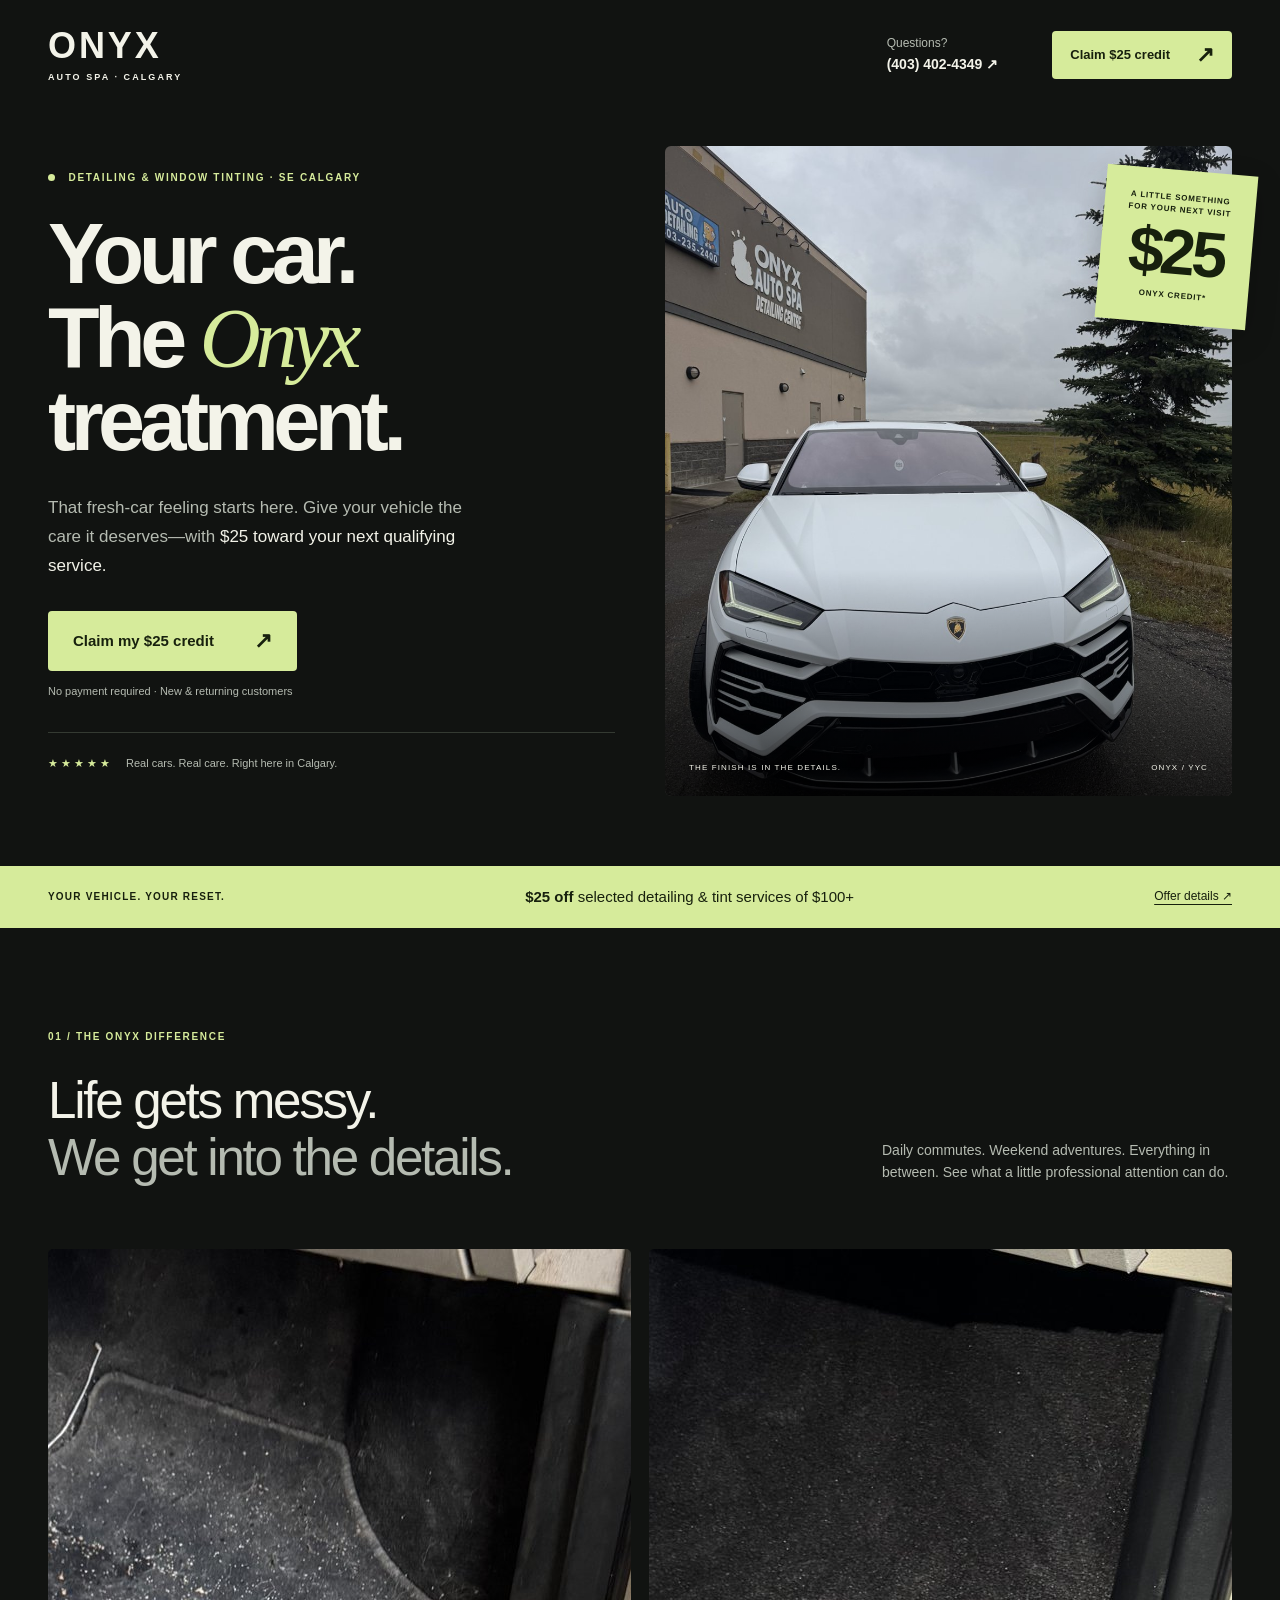
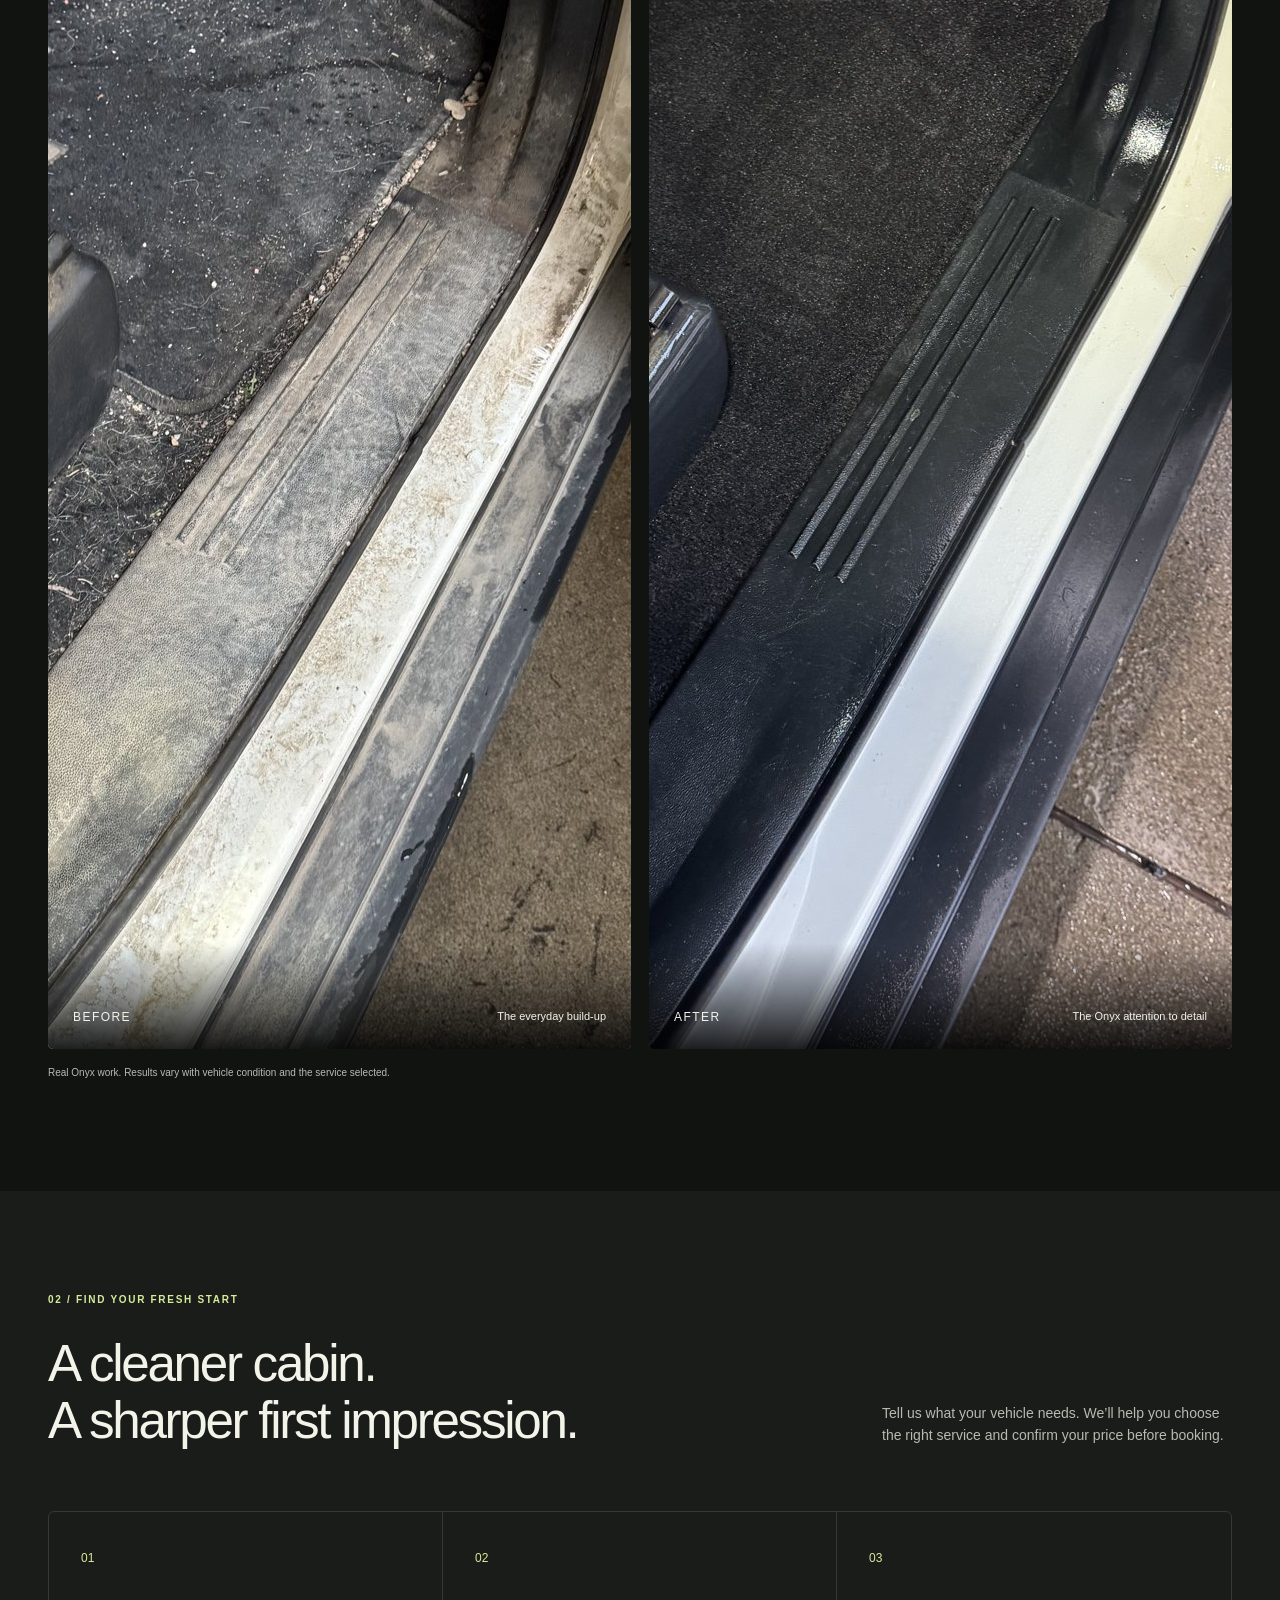
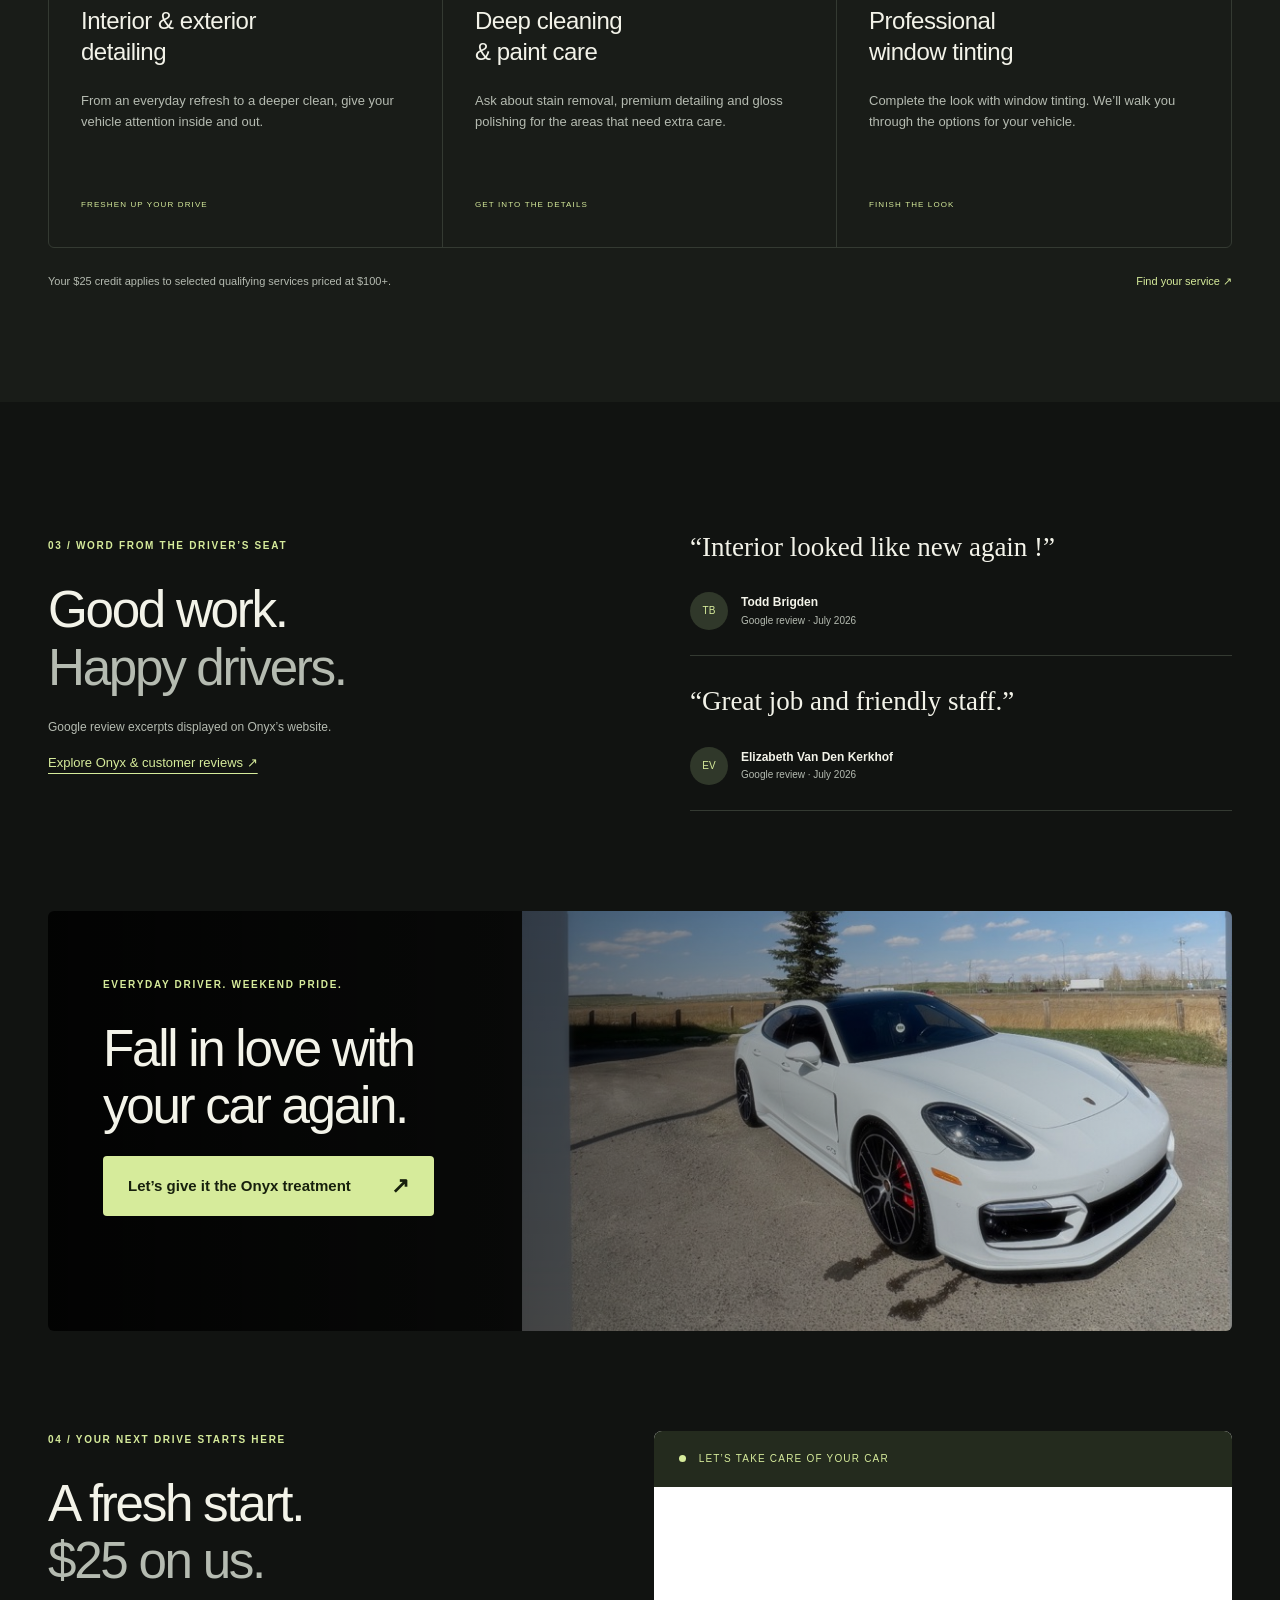
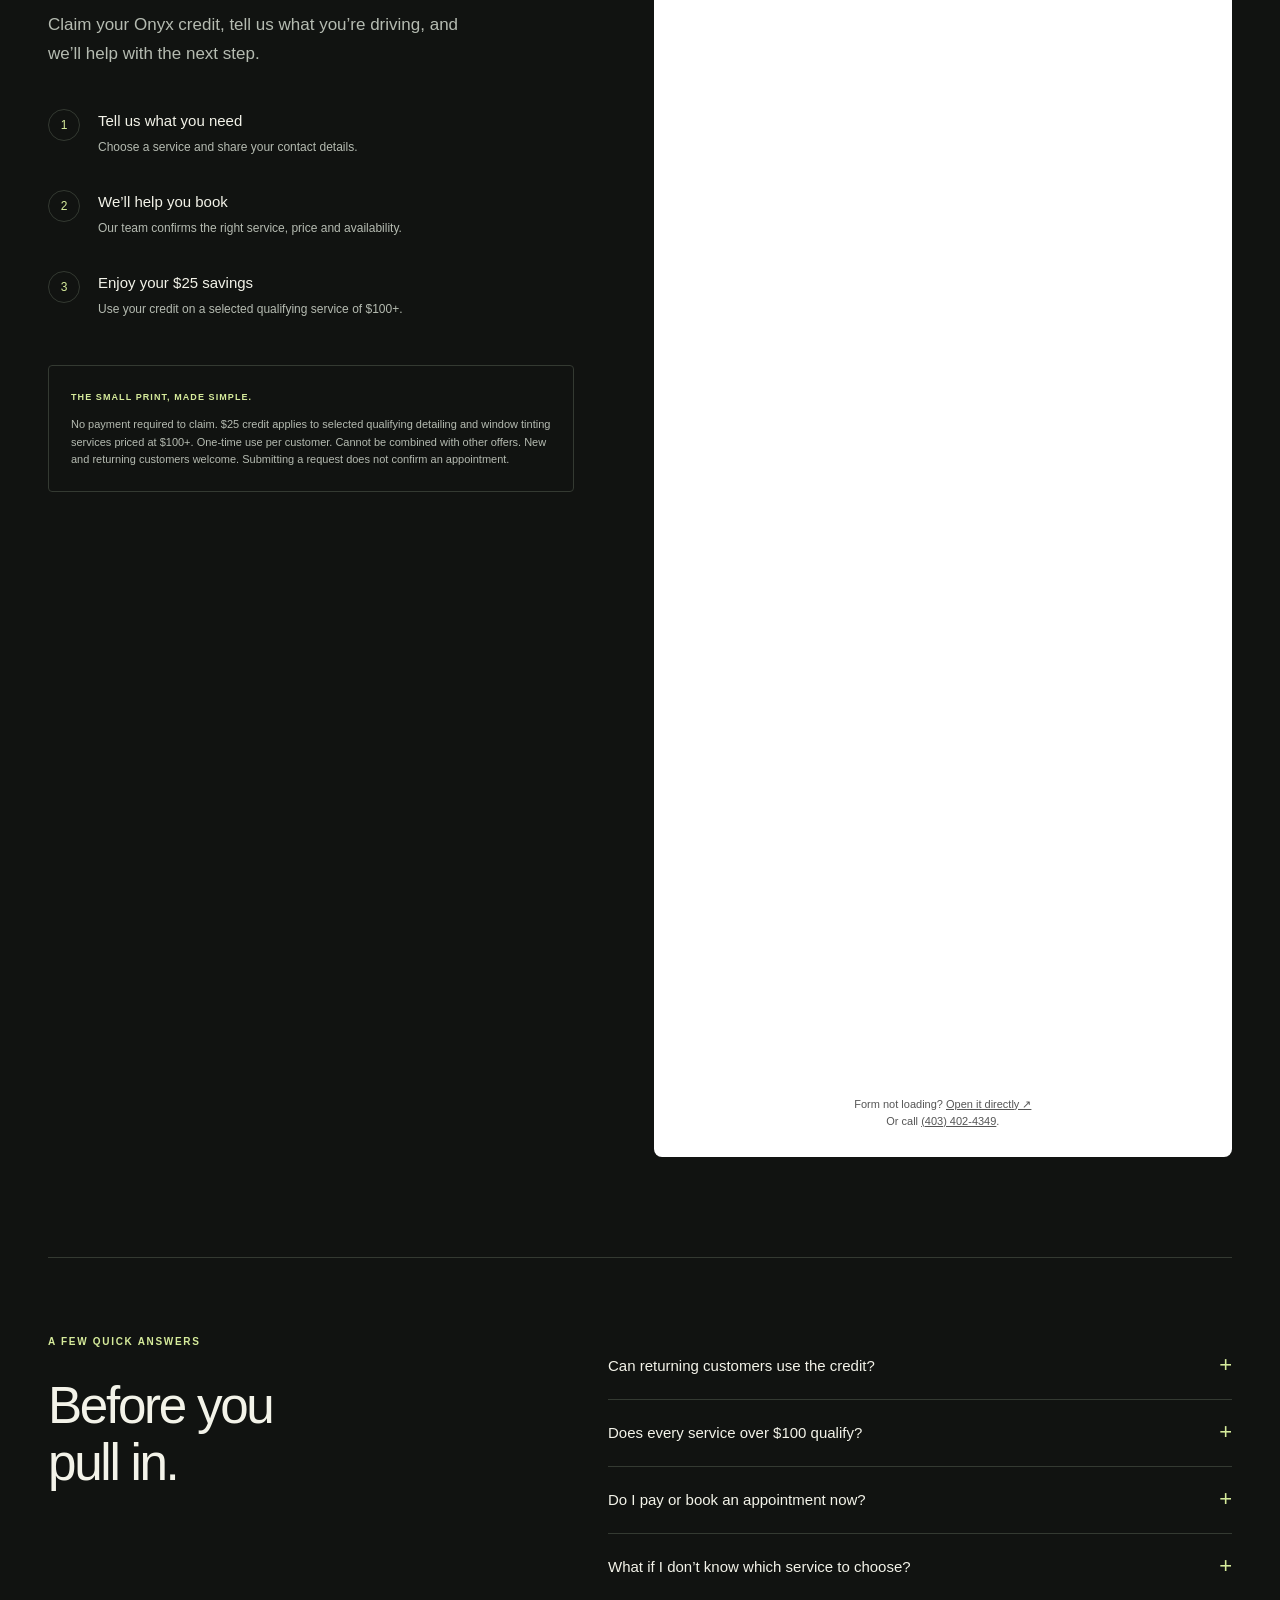
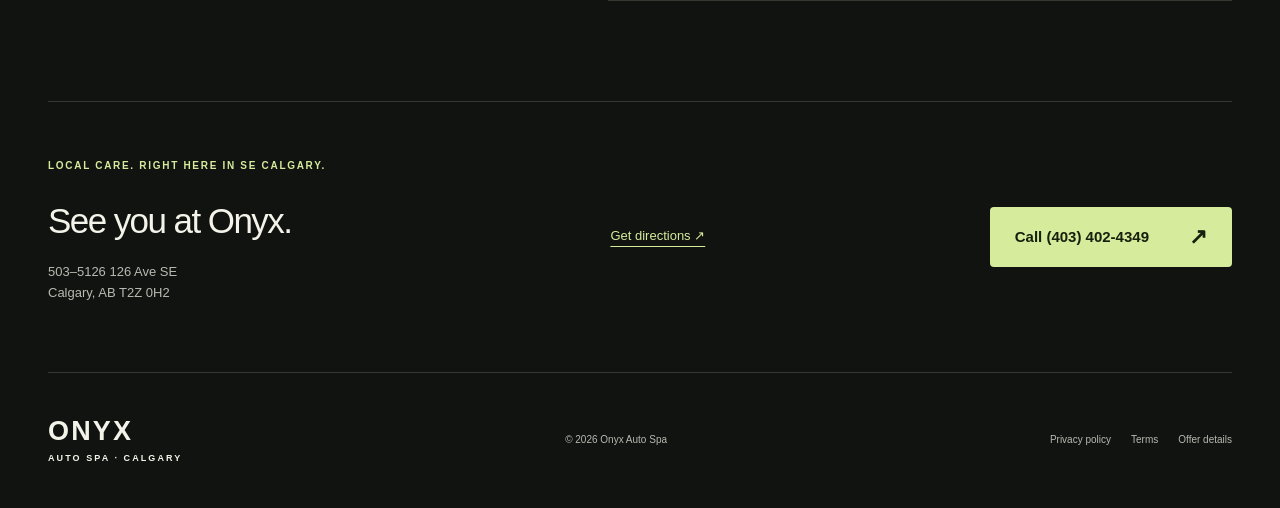
==== index.html @ 6c025199 "Refine Porsche banner framing across screen sizes" ====
<!doctype html>
<html lang="en-CA">
<head>
<meta charset="utf-8"><meta name="viewport" content="width=device-width, initial-scale=1">
<title>Get $25 Onyx Credit | Calgary Detailing & Window Tinting</title>
<meta name="description" content="Your car deserves the Onyx treatment. Claim $25 toward selected detailing and window tinting services of $100+ in SE Calgary. New and returning customers welcome.">
<link rel="canonical" href="https://book.onyxautospa.ca/"><meta property="og:url" content="https://book.onyxautospa.ca/"><meta name="theme-color" content="#111311"><meta property="og:title" content="Your car. The Onyx treatment. $25 on us."><meta property="og:description" content="Claim $25 toward selected detailing and window tinting services of $100+ in Calgary."><meta property="og:type" content="website"><meta property="og:image" content="https://book.onyxautospa.ca/assets/onyx-urus.jpg">
<link rel="icon" href="assets/favicon.svg" type="image/svg+xml"><link rel="stylesheet" href="styles.css"><link rel="preconnect" href="https://portal.thebfsai.com"><link rel="preload" as="image" href="assets/onyx-urus.jpg">
<script src="app.js" defer></script>
</head>
<body>
<a class="skip" href="#main">Skip to content</a>
<header class="header wrap"><a class="brand" href="#" aria-label="Onyx Auto Spa home">ONYX<span>AUTO SPA · CALGARY</span></a><a class="header-phone" href="tel:+14034024349">Questions? <strong>(403) 402-4349 ↗</strong></a><a class="button small" href="#claim">Claim $25 credit <span>↗</span></a></header>
<main id="main">
<section class="hero wrap">
<div class="hero-copy"><p class="eyebrow"><span class="dot"></span> DETAILING & WINDOW TINTING · SE CALGARY</p><h1>Your car.<br>The <em>Onyx</em><br>treatment.</h1><p class="intro">That fresh-car feeling starts here. Give your vehicle the care it deserves—with <strong>$25 toward your next qualifying service.</strong></p><a class="button" href="#claim">Claim my $25 credit <span>↗</span></a><p class="micro">No payment required · New & returning customers</p><div class="hero-trust"><span class="stars" aria-hidden="true">★★★★★</span><span>Real cars. Real care. Right here in Calgary.</span></div></div>
<div class="hero-visual"><img src="assets/onyx-urus.jpg" alt="White Lamborghini Urus outside the Onyx Auto Spa detailing centre in Calgary" width="1050" height="1400" fetchpriority="high"><div class="photo-caption"><span>THE FINISH IS IN THE DETAILS.</span><span>ONYX / YYC</span></div><div class="credit-badge"><span>A LITTLE SOMETHING<br>FOR YOUR NEXT VISIT</span><strong>$25</strong><span>ONYX CREDIT*</span></div></div>
</section>
<div class="offer-strip"><div class="wrap"><span>YOUR VEHICLE. YOUR RESET.</span><p><strong>$25 off</strong> selected detailing & tint services of $100+</p><a href="#terms">Offer details ↗</a></div></div>
<section class="section wrap" id="results"><div class="section-heading"><div><p class="eyebrow">01 / THE ONYX DIFFERENCE</p><h2>Life gets messy.<br><span>We get into the details.</span></h2></div><p>Daily commutes. Weekend adventures. Everything in between. See what a little professional attention can do.</p></div>
<div class="comparison"><figure><img src="assets/interior-before.jpg" alt="Footwell and door sill before detailing, with dirt and debris on the carpet" width="1400" height="1400" loading="lazy"><figcaption>BEFORE <span>The everyday build-up</span></figcaption></figure><figure><img src="assets/interior-after.jpg" alt="The matching footwell after detailing, with clean black carpet and a freshly cleaned door sill" width="1400" height="1400" loading="lazy"><figcaption>AFTER <span>The Onyx attention to detail</span></figcaption></figure></div><p class="image-note">Real Onyx work. Results vary with vehicle condition and the service selected.</p></section>
<section class="section services-section"><div class="wrap"><div class="section-heading"><div><p class="eyebrow">02 / FIND YOUR FRESH START</p><h2>A cleaner cabin.<br>A sharper first impression.</h2></div><p>Tell us what your vehicle needs. We’ll help you choose the right service and confirm your price before booking.</p></div><div class="service-grid"><article><span class="service-number">01</span><h3>Interior & exterior<br>detailing</h3><p>From an everyday refresh to a deeper clean, give your vehicle attention inside and out.</p><span class="service-tag">FRESHEN UP YOUR DRIVE</span></article><article><span class="service-number">02</span><h3>Deep cleaning<br>& paint care</h3><p>Ask about stain removal, premium detailing and gloss polishing for the areas that need extra care.</p><span class="service-tag">GET INTO THE DETAILS</span></article><article><span class="service-number">03</span><h3>Professional<br>window tinting</h3><p>Complete the look with window tinting. We’ll walk you through the options for your vehicle.</p><span class="service-tag">FINISH THE LOOK</span></article></div><p class="service-foot">Your $25 credit applies to selected qualifying services priced at $100+. <a href="#claim">Find your service ↗</a></p></div></section>
<section class="section wrap reviews"><div><p class="eyebrow">03 / WORD FROM THE DRIVER’S SEAT</p><h2>Good work.<br><span>Happy drivers.</span></h2><p class="muted">Google review excerpts displayed on Onyx’s website.</p><a class="text-link" href="https://onyxautospa.ca/" target="_blank" rel="noopener">Explore Onyx & customer reviews ↗</a></div><div class="review-stack"><figure><blockquote>“Interior looked like new again !”</blockquote><figcaption><span class="avatar">TB</span><span><strong>Todd Brigden</strong><br>Google review · July 2026</span></figcaption></figure><figure><blockquote>“Great job and friendly staff.”</blockquote><figcaption><span class="avatar">EV</span><span><strong>Elizabeth Van Den Kerkhof</strong><br>Google review · July 2026</span></figcaption></figure></div></section>
<section class="wide-photo wrap"><img src="assets/onyx-porsche.jpg" alt="Finished Porsche photographed at Onyx Auto Spa" width="735" height="1200" loading="lazy"><div><p class="eyebrow">EVERYDAY DRIVER. WEEKEND PRIDE.</p><h2>Fall in love with<br>your car again.</h2><a class="button" href="#claim">Let’s give it the Onyx treatment <span>↗</span></a></div></section>
<section class="section wrap claim-section" id="claim"><div class="claim-copy"><p class="eyebrow">04 / YOUR NEXT DRIVE STARTS HERE</p><h2>A fresh start.<br><span>$25 on us.</span></h2><p class="intro">Claim your Onyx credit, tell us what you’re driving, and we’ll help with the next step.</p><ol class="steps"><li><span>1</span><div><h3>Tell us what you need</h3><p>Choose a service and share your contact details.</p></div></li><li><span>2</span><div><h3>We’ll help you book</h3><p>Our team confirms the right service, price and availability.</p></div></li><li><span>3</span><div><h3>Enjoy your $25 savings</h3><p>Use your credit on a selected qualifying service of $100+.</p></div></li></ol><div class="terms" id="terms"><strong>THE SMALL PRINT, MADE SIMPLE.</strong><p>No payment required to claim. $25 credit applies to selected qualifying detailing and window tinting services priced at $100+. One-time use per customer. Cannot be combined with other offers. New and returning customers welcome. Submitting a request does not confirm an appointment.</p></div></div>
<div class="form-card"><div class="form-top"><span class="dot"></span> LET’S TAKE CARE OF YOUR CAR</div><iframe src="https://portal.thebfsai.com/widget/form/N7EyQvNzWatQ19AHRpVW" style="width:100%;height:1198px;border:none;border-radius:8px" id="inline-N7EyQvNzWatQ19AHRpVW" data-layout="{'id':'INLINE'}" data-trigger-type="alwaysShow" data-trigger-value="" data-activation-type="alwaysActivated" data-activation-value="" data-deactivation-type="neverDeactivate" data-deactivation-value="" data-form-name="CLAIM YOUR $25 ONYX CREDIT" data-height="1198" data-layout-iframe-id="inline-N7EyQvNzWatQ19AHRpVW" data-form-id="N7EyQvNzWatQ19AHRpVW" data-cookie-consent="true" data-cookie-consent-provider="auto" title="CLAIM YOUR $25 ONYX CREDIT"></iframe><p class="form-help">Form not loading? <a id="direct-form" href="https://portal.thebfsai.com/widget/form/N7EyQvNzWatQ19AHRpVW" target="_blank" rel="noopener">Open it directly ↗</a><br>Or call <a href="tel:+14034024349">(403) 402-4349</a>.</p></div></section>
<section class="section wrap faq"><div><p class="eyebrow">A FEW QUICK ANSWERS</p><h2>Before you<br>pull in.</h2></div><div><details><summary>Can returning customers use the credit?</summary><p>Yes. The offer is available to both new and returning customers, once per customer.</p></details><details><summary>Does every service over $100 qualify?</summary><p>No. The credit applies to selected qualifying detailing and window tinting services priced at $100+. Our team will confirm eligibility and your final price before booking.</p></details><details><summary>Do I pay or book an appointment now?</summary><p>No payment is required to claim your credit. Send your request and our team will help confirm the service and appointment availability.</p></details><details><summary>What if I don’t know which service to choose?</summary><p>Select “Not Sure — Help Me Choose” in the form. We’ll help you find an option for your vehicle’s condition and what you’d like done.</p></details></div></section>
<section class="location wrap"><div><p class="eyebrow">LOCAL CARE. RIGHT HERE IN SE CALGARY.</p><h2>See you at Onyx.</h2><p>503–5126 126 Ave SE<br>Calgary, AB T2Z 0H2</p></div><a class="text-link" href="https://www.google.com/maps/search/?api=1&query=Onyx+Auto+Spa+503+5126+126+Ave+SE+Calgary" target="_blank" rel="noopener">Get directions ↗</a><a class="button" href="tel:+14034024349">Call (403) 402-4349 <span>↗</span></a></section>
</main><footer class="wrap"><a class="brand" href="#">ONYX<span>AUTO SPA · CALGARY</span></a><p>© 2026 Onyx Auto Spa</p><div><a href="https://onyxautospa.ca/privacy-policy/">Privacy policy</a><a href="https://onyxautospa.ca/terms-conditions/">Terms</a><a href="#terms">Offer details</a></div></footer><div class="mobile-cta"><span><strong>$25 ONYX CREDIT</strong><small>Selected services of $100+</small></span><a class="button small" href="#claim">Claim mine ↗</a></div>
<script src="https://portal.thebfsai.com/js/form_embed.js"></script>
</body></html>
---- styles.css ----
:root{--bg:#111311;--panel:#1b1e1b;--ink:#f3f3e9;--muted:#b5bbb1;--accent:#d6eb9b;--line:#343a32}*{box-sizing:border-box}html{scroll-behavior:smooth;scroll-padding-top:30px}body{margin:0;background:var(--bg);color:var(--ink);font-family:Arial,Helvetica,sans-serif;font-size:16px;line-height:1.6}a{color:inherit;text-decoration:none}img{display:block;max-width:100%;object-fit:cover}button,a,summary{-webkit-tap-highlight-color:transparent}a:focus-visible,summary:focus-visible{outline:3px solid var(--accent);outline-offset:6px}.wrap{width:min(1240px,calc(100% - 96px));margin-inline:auto}.header{display:flex;align-items:center;justify-content:space-between;height:110px;gap:24px}.brand{font-size:36px;font-weight:800;letter-spacing:.08em;line-height:1}.brand span{display:block;font-size:9px;letter-spacing:.23em;margin-top:9px}.header-phone{font-size:12px;color:var(--muted);margin-left:auto;margin-right:30px}.header-phone strong{display:block;color:var(--ink);font-size:14px}.button{background:var(--accent);color:#17200d;display:inline-flex;align-items:center;justify-content:space-between;gap:40px;padding:18px 25px;border-radius:4px;font-size:15px;font-weight:700;transition:background .2s,transform .2s}.button:hover{background:#e6ffc1;transform:translateY(-2px)}.button span{font-size:22px;line-height:1}.button.small{font-size:13px;padding:13px 18px;gap:26px}.hero{display:grid;grid-template-columns:1fr 1fr;gap:50px;padding:36px 0 70px;align-items:center}.eyebrow{font-size:10px;font-weight:700;letter-spacing:.17em;margin:0 0 26px;line-height:1.8;color:var(--accent)}.dot{display:inline-block;height:7px;width:7px;border-radius:50%;background:var(--accent);margin-right:9px}.hero h1{font-size:clamp(65px,6.6vw,95px);line-height:.99;letter-spacing:-.065em;margin:0 0 30px;font-weight:600}.hero h1 em{font-family:Georgia,serif;font-weight:400;color:var(--accent)}.intro{font-size:17px;line-height:1.7;color:var(--muted);max-width:420px;margin-bottom:30px}.intro strong{color:var(--ink);font-weight:400}.micro{font-size:11px;color:var(--muted);margin:12px 0 32px}.hero-trust{border-top:1px solid var(--line);padding-top:22px;display:flex;flex-wrap:wrap;gap:13px;align-items:center;font-size:11px;color:var(--muted)}.stars{color:var(--accent);letter-spacing:3px}.hero-visual{height:650px;position:relative}.hero-visual>img{width:100%;height:100%;border-radius:6px;object-position:center}.hero-visual:after{content:'';position:absolute;inset:65% 0 0;background:linear-gradient(transparent,#000b);border-radius:6px;pointer-events:none}.photo-caption{position:absolute;bottom:21px;left:24px;right:24px;display:flex;justify-content:space-between;font-size:8px;letter-spacing:.14em;z-index:1}.credit-badge{position:absolute;right:-20px;top:24px;background:var(--accent);color:#17200d;padding:22px 24px;transform:rotate(5deg);text-align:center;box-shadow:0 9px 30px #0003}.credit-badge span{display:block;font-size:8px;line-height:1.5;font-weight:700;letter-spacing:.1em}.credit-badge strong{display:block;font-size:64px;line-height:1.15;letter-spacing:-.06em}.offer-strip{background:var(--accent);color:#17200d;padding:19px 0}.offer-strip .wrap{display:flex;align-items:center;justify-content:space-between;gap:25px}.offer-strip span{font-size:10px;letter-spacing:.12em;font-weight:700}.offer-strip p{margin:0;font-size:15px}.offer-strip a{font-size:12px;text-decoration:underline;text-underline-offset:4px}.section{padding-block:100px}.section-heading{display:flex;justify-content:space-between;align-items:flex-end;gap:60px;margin-bottom:40px}h2{font-size:clamp(34px,4vw,52px);letter-spacing:-.045em;line-height:1.12;font-weight:500;margin:0 0 22px}h2 span{color:var(--muted)}.section-heading p:not(.eyebrow){max-width:350px;color:var(--muted);font-size:14px;margin-bottom:25px}.comparison{display:grid;grid-template-columns:1fr 1fr;gap:18px}figure{margin:0}.comparison figure{position:relative;overflow:hidden;border-radius:5px}.comparison img{width:100%;aspect-ratio:1.2}.comparison figcaption{position:absolute;bottom:0;left:0;right:0;background:linear-gradient(transparent,#000d);padding:65px 25px 22px;font-size:12px;letter-spacing:.12em}.comparison figcaption span{float:right;font-size:11px;letter-spacing:0}.image-note{color:var(--muted);font-size:10px;margin-top:16px}.services-section{background:#191c18}.service-grid{display:grid;grid-template-columns:repeat(3,1fr);border:1px solid var(--line);border-radius:6px;overflow:hidden}.service-grid article{padding:32px;border-right:1px solid var(--line)}.service-grid article:last-child{border:0}.service-number{color:var(--accent);font-size:12px}.service-grid h3{font-size:24px;line-height:1.3;font-weight:500;letter-spacing:-.02em;margin-top:35px}.service-grid p{color:var(--muted);font-size:13px;min-height:85px}.service-tag{font-size:8px;letter-spacing:.14em;color:var(--accent)}.service-foot{display:flex;justify-content:space-between;font-size:11px;color:var(--muted);gap:30px;margin-top:25px}.service-foot a{color:var(--accent)}.reviews{display:grid;grid-template-columns:1fr 1fr;gap:100px;align-items:center}.muted{color:var(--muted);font-size:12px}.text-link{font-size:13px;color:var(--accent);text-decoration:underline;text-underline-offset:6px}.review-stack figure{padding:25px 0;border-bottom:1px solid var(--line)}blockquote{font-family:Georgia,serif;font-size:27px;line-height:1.5;margin:0 0 25px}.review-stack figcaption{display:flex;align-items:center;gap:13px;font-size:10px;color:var(--muted)}.review-stack strong{font-size:12px;color:var(--ink)}.avatar{display:grid;place-items:center;width:38px;height:38px;background:#30382a;color:var(--accent);border-radius:50%}.wide-photo{height:420px;position:relative;overflow:hidden;border-radius:6px}.wide-photo>img{width:60%;height:100%;object-position:center 75%;margin-left:auto}.wide-photo:after{content:'';position:absolute;inset:0;background:linear-gradient(90deg,#000d,#0001)}.wide-photo>div{position:absolute;left:55px;top:65px;z-index:1}.claim-section{display:grid;grid-template-columns:1fr 1.1fr;gap:80px;align-items:start}.claim-copy{position:sticky;top:45px}.steps{list-style:none;margin:40px 0;padding:0}.steps li{display:flex;gap:18px;margin-bottom:28px}.steps li>span{flex-shrink:0;border:1px solid var(--line);border-radius:50%;width:32px;height:32px;text-align:center;color:var(--accent);font-size:12px;line-height:30px}.steps h3{font-size:15px;margin:0;font-weight:500}.steps p{font-size:12px;color:var(--muted);margin:5px 0}.terms{padding:22px;border:1px solid var(--line);border-radius:4px;color:var(--muted);font-size:11px}.terms strong{font-size:9px;letter-spacing:.12em;color:var(--accent)}.terms p{margin-bottom:0}.form-card{background:#fff;color:#222;border-radius:8px;overflow:hidden;min-width:0}.form-top{background:#242b1e;color:var(--accent);padding:20px 25px;font-size:10px;letter-spacing:.12em}.form-card iframe{display:block;min-height:1198px}.form-help{text-align:center;font-size:11px;color:#555;padding:0 15px 15px}.form-help a{text-decoration:underline}.faq{display:grid;grid-template-columns:1fr 1.3fr;gap:80px;border-top:1px solid var(--line);padding-top:75px}.faq details{border-bottom:1px solid var(--line);padding:21px 0}.faq summary{cursor:pointer;font-size:15px;list-style:none;display:flex;justify-content:space-between;gap:20px}.faq summary:after{content:'+';color:var(--accent);font-size:22px;line-height:1}.faq details[open] summary:after{content:'−'}.faq details p{color:var(--muted);font-size:13px;max-width:540px}.location{border-top:1px solid var(--line);border-bottom:1px solid var(--line);padding-block:55px;display:flex;justify-content:space-between;align-items:center;gap:35px}.location h2{font-size:35px}.location p:not(.eyebrow){font-size:13px;color:var(--muted)}footer{display:flex;align-items:center;justify-content:space-between;gap:25px;padding-block:45px}footer .brand{font-size:27px}footer p,footer div{font-size:10px;color:var(--muted)}footer div{display:flex;gap:20px}.mobile-cta{display:none}.skip{position:fixed;top:-80px;left:12px;background:var(--accent);color:#111;padding:12px;z-index:20}.skip:focus{top:12px}@media(max-width:1000px){.wrap{width:calc(100% - 56px)}.hero{gap:30px}.hero-visual{height:590px}.hero h1{font-size:74px}.credit-badge{right:-10px;padding:16px}.credit-badge strong{font-size:50px}.claim-section{gap:35px}.reviews{gap:40px}.service-grid article{padding:23px}.header-phone{margin-right:0}.hero-trust{font-size:10px}.offer-strip span{display:none}}@media(max-width:700px){.wrap{width:calc(100% - 40px)}.header{height:87px;gap:15px}.brand{font-size:29px}.brand span{font-size:7px}.header-phone{display:none}.header .button{font-size:11px;padding:11px 13px;gap:15px}.hero{display:flex;flex-direction:column;gap:32px;padding-top:20px;padding-bottom:35px;align-items:stretch}.hero h1{font-size:65px;line-height:1.01;margin-bottom:22px}.eyebrow{font-size:8px;margin-bottom:20px}.intro{font-size:15px;margin-bottom:23px}.hero .button{width:100%;font-size:14px}.micro{text-align:center;margin-bottom:24px}.hero-trust{justify-content:center;padding-top:17px}.hero-visual{height:460px}.hero-visual img{object-position:center 65%}.credit-badge{right:12px;top:18px;padding:13px 18px}.credit-badge strong{font-size:48px}.photo-caption{font-size:7px;left:18px;right:18px}.offer-strip{padding:17px 0}.offer-strip .wrap{display:block;text-align:center}.offer-strip p{font-size:12px}.offer-strip a{font-size:10px}.section{padding-block:65px}.section-heading{display:block;margin-bottom:28px}.section-heading p:not(.eyebrow){max-width:none;font-size:13px}.comparison{gap:10px}.comparison img{aspect-ratio:.78}.comparison figcaption{padding:45px 13px 13px;font-size:10px}.comparison figcaption span{display:none}.service-grid{grid-template-columns:1fr}.service-grid article{padding:24px;border-right:0;border-bottom:1px solid var(--line)}.service-grid h3{margin-top:15px}.service-grid h3 br{display:none}.service-grid p{min-height:0}.service-foot{display:block;font-size:10px}.service-foot a{display:block;margin-top:15px}.reviews,.claim-section,.faq{grid-template-columns:1fr;gap:24px}.review-stack figure{padding:24px 0}.wide-photo{height:410px}.wide-photo>div{left:25px;right:20px;top:55px}.wide-photo h2{font-size:37px}.wide-photo .button{font-size:12px;gap:15px;padding:16px}.wide-photo:after{background:linear-gradient(90deg,#000c,#0004)}.claim-copy{position:static}.form-card{margin-inline:-8px}.faq{gap:0}.faq summary{font-size:14px}.location{flex-direction:column;align-items:flex-start;gap:18px;padding-block:38px}.location .eyebrow{font-size:8px}.location .button{font-size:13px}.location h2{font-size:34px}footer{flex-wrap:wrap;padding-bottom:120px}footer div{width:100%;gap:25px}.mobile-cta{position:fixed;bottom:0;left:0;right:0;z-index:10;display:flex;justify-content:space-between;align-items:center;background:#191e17f5;backdrop-filter:blur(12px);border-top:1px solid #46503d;padding:12px 20px calc(12px + env(safe-area-inset-bottom));gap:15px}.mobile-cta strong{font-size:10px;letter-spacing:.08em}.mobile-cta small{display:block;font-size:9px;color:var(--muted)}.mobile-cta .button{font-size:12px;padding:13px 20px}.mobile-cta.hidden{display:none}}@media(prefers-reduced-motion:reduce){html{scroll-behavior:auto}.button{transition:none}}

@media(max-width:700px){.wide-photo>img{width:100%;object-position:center 75%}}
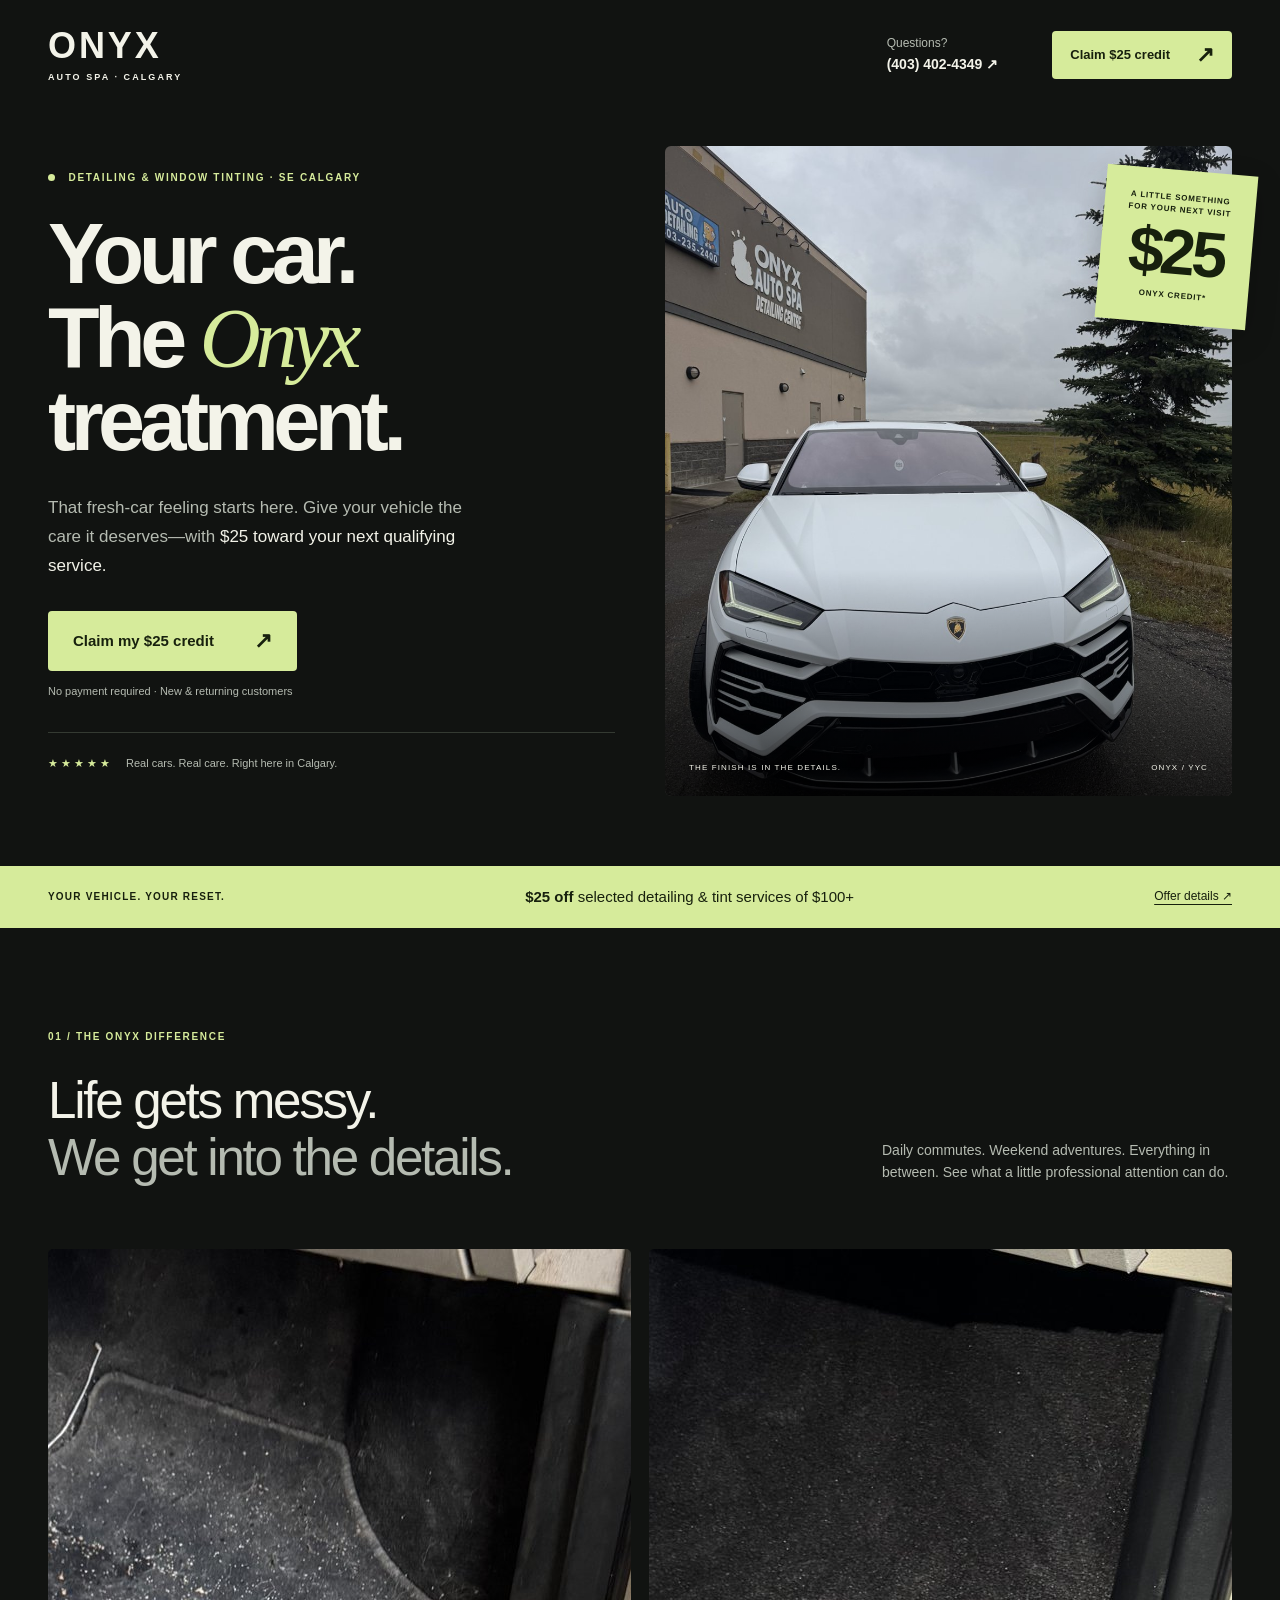
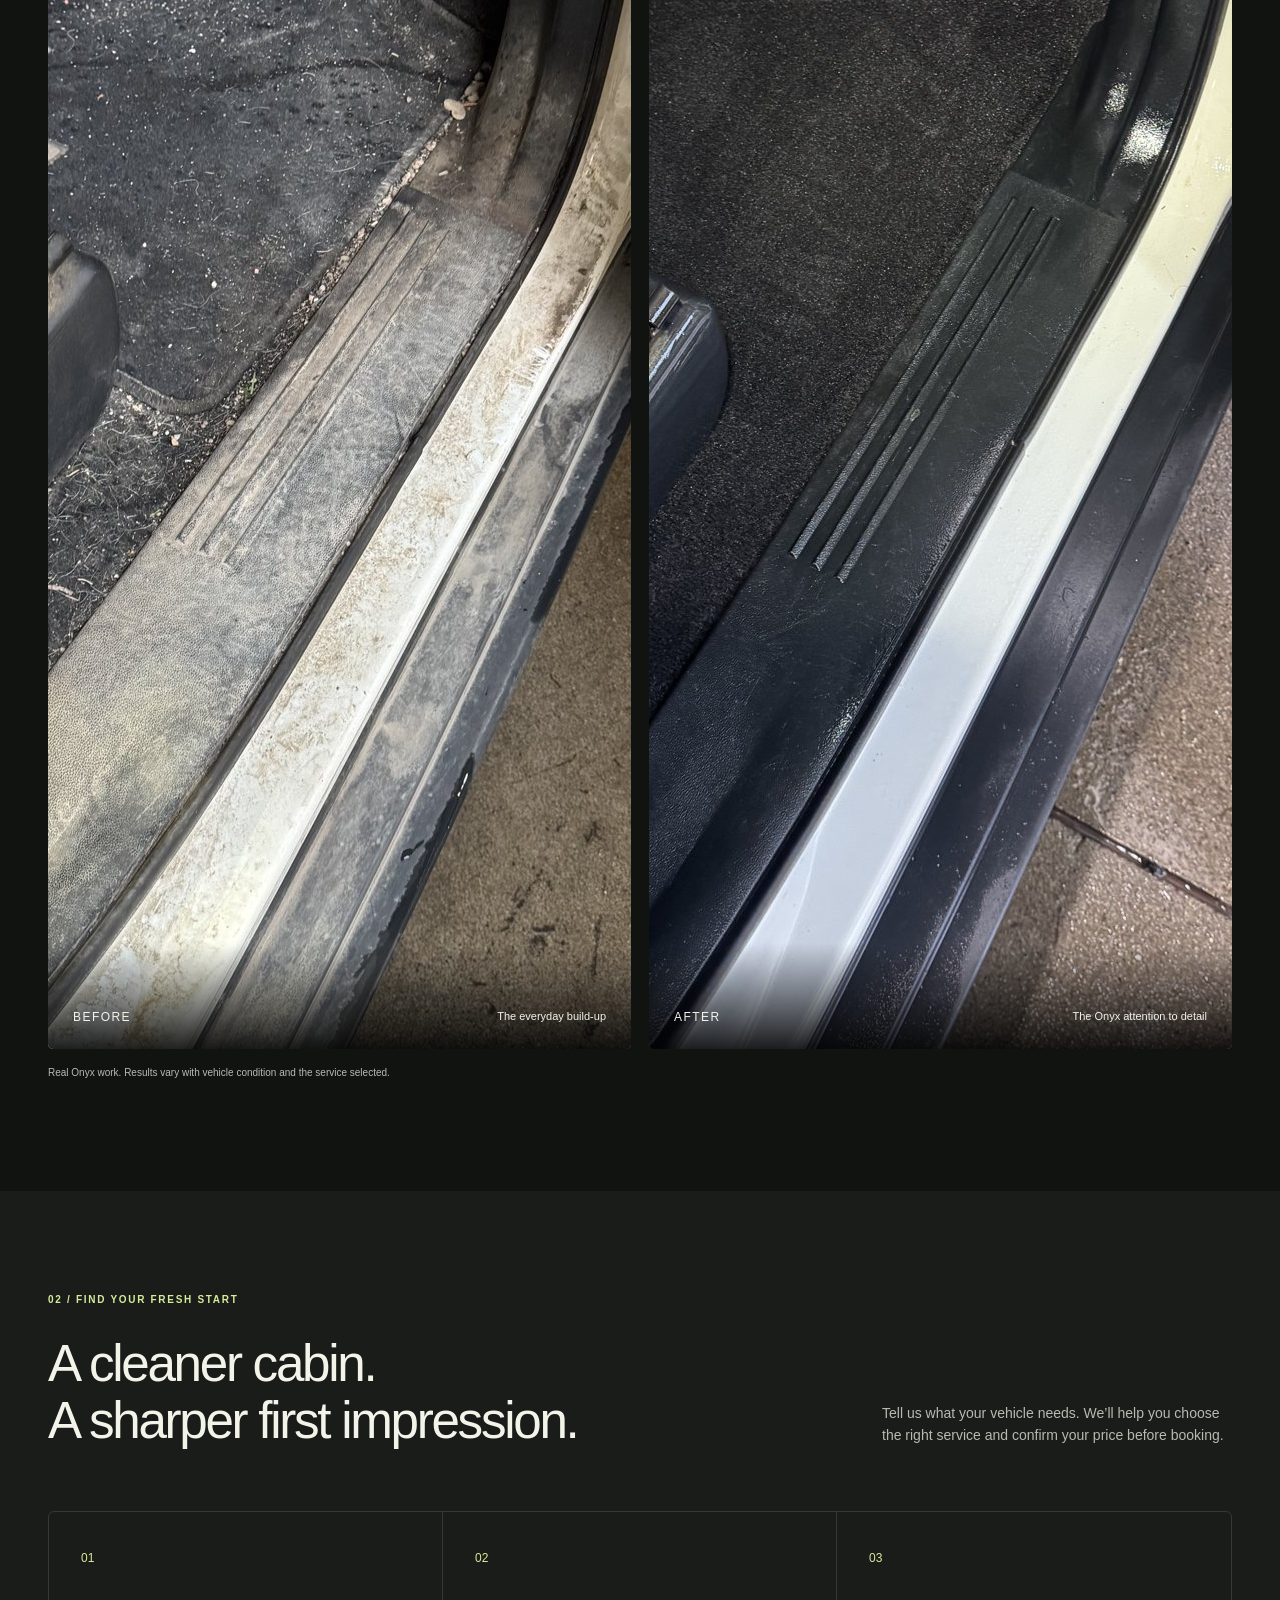
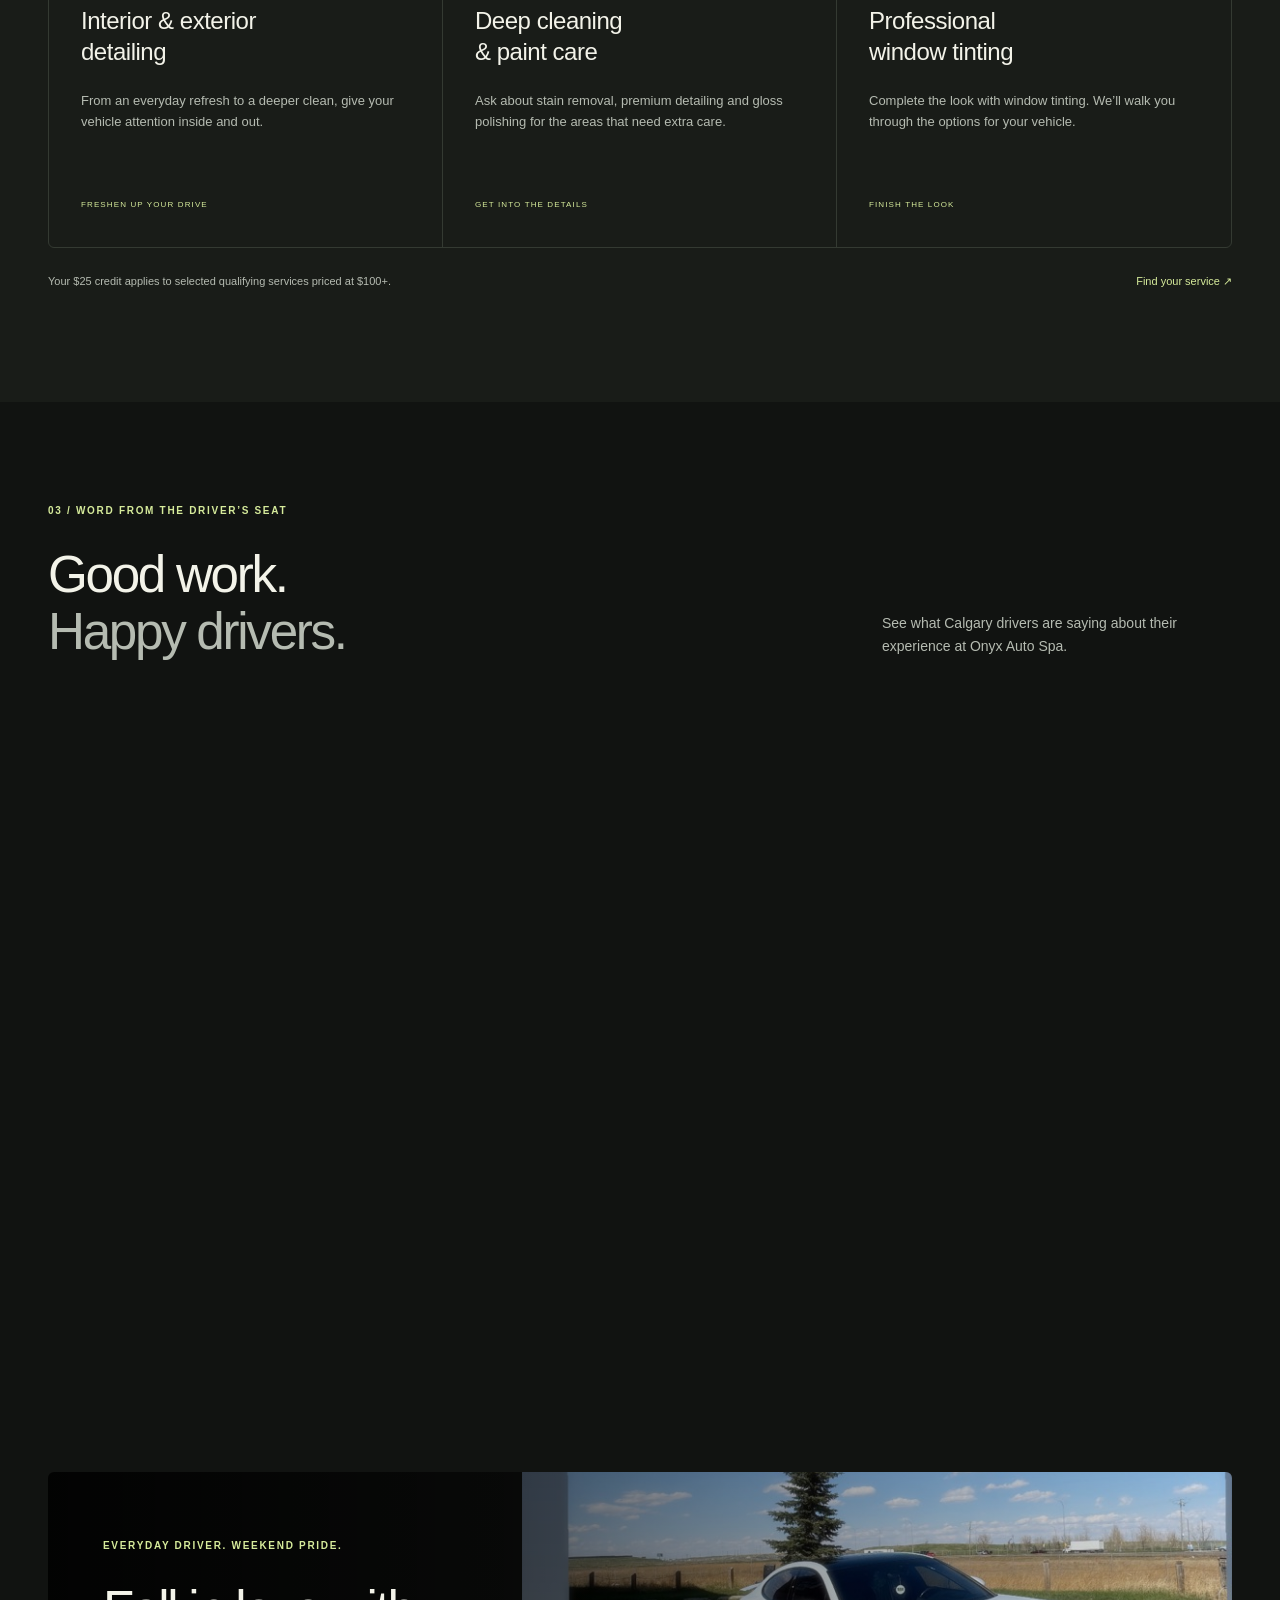
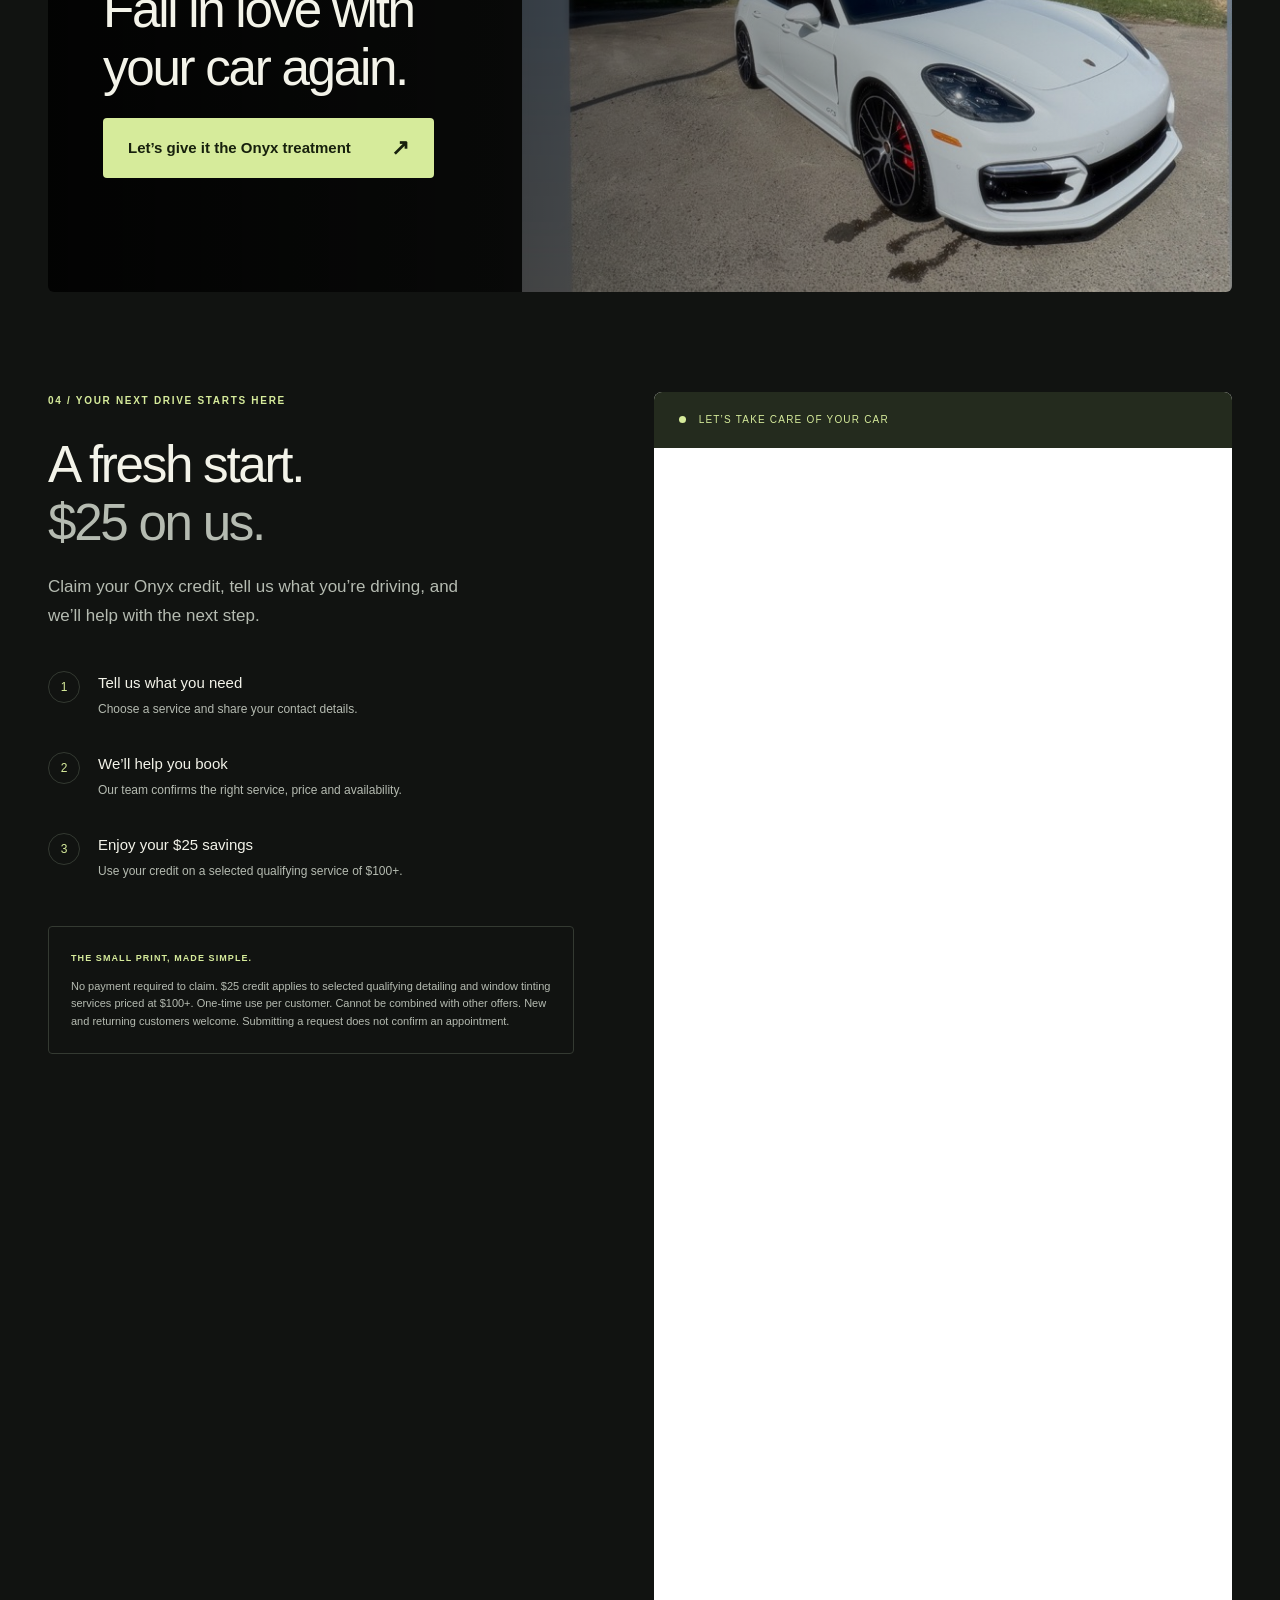
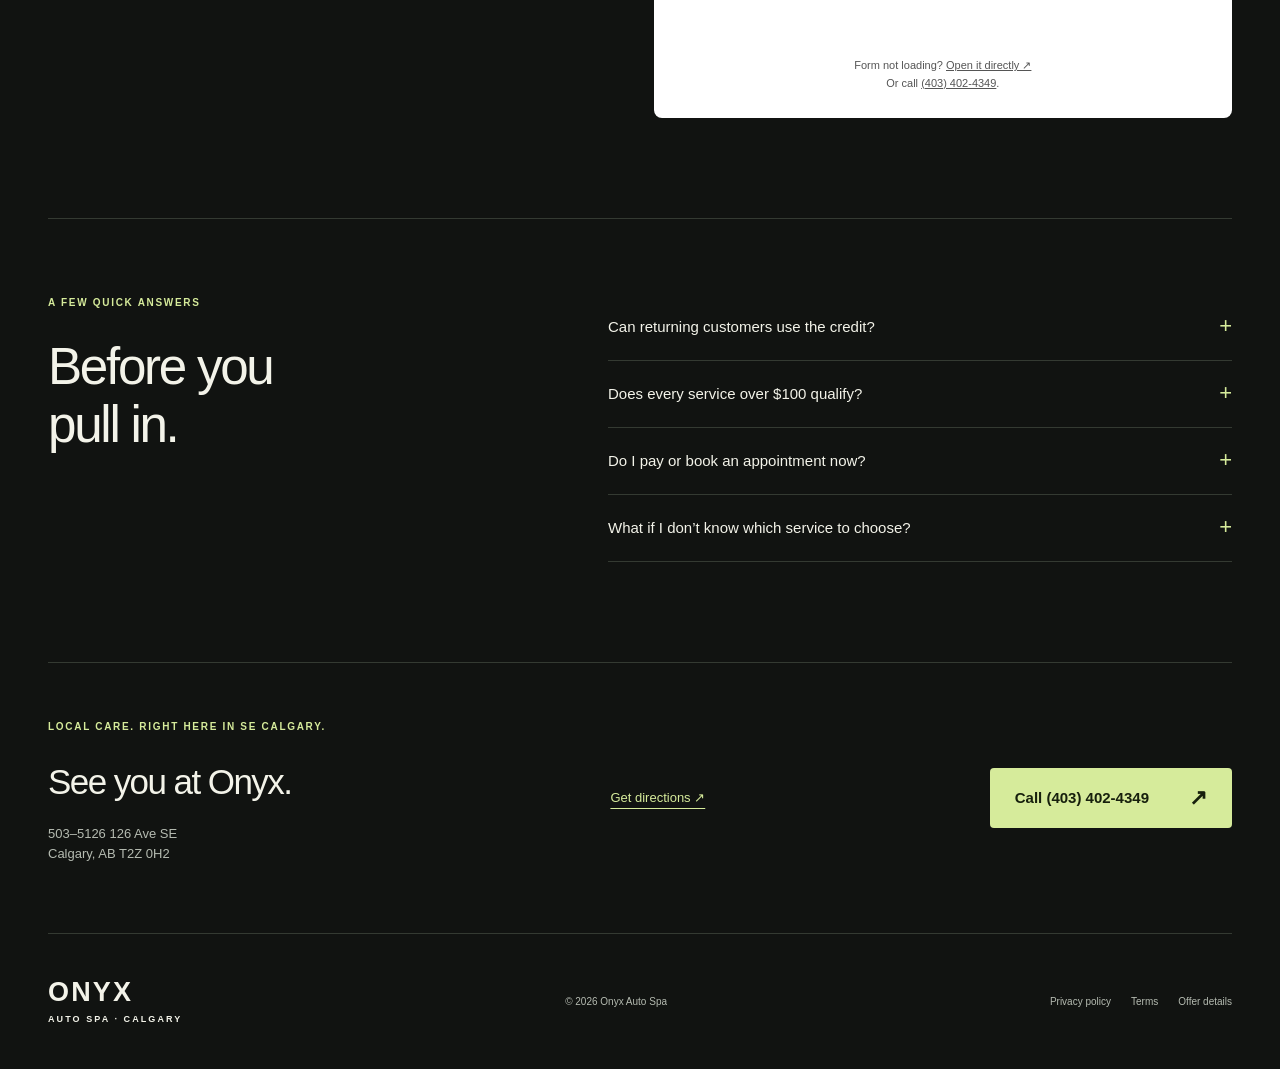
==== commit 63dd71ab: "Embed live Onyx Google reviews with responsive ReputationHub widget" ====
--- a/index.html
+++ b/index.html
@@ -19,8 +19,8 @@
 <div class="offer-strip"><div class="wrap"><span>YOUR VEHICLE. YOUR RESET.</span><p><strong>$25 off</strong> selected detailing & tint services of $100+</p><a href="#terms">Offer details ↗</a></div></div>
 <section class="section wrap" id="results"><div class="section-heading"><div><p class="eyebrow">01 / THE ONYX DIFFERENCE</p><h2>Life gets messy.<br><span>We get into the details.</span></h2></div><p>Daily commutes. Weekend adventures. Everything in between. See what a little professional attention can do.</p></div>
 <div class="comparison"><figure><img src="assets/interior-before.jpg" alt="Footwell and door sill before detailing, with dirt and debris on the carpet" width="1400" height="1400" loading="lazy"><figcaption>BEFORE <span>The everyday build-up</span></figcaption></figure><figure><img src="assets/interior-after.jpg" alt="The matching footwell after detailing, with clean black carpet and a freshly cleaned door sill" width="1400" height="1400" loading="lazy"><figcaption>AFTER <span>The Onyx attention to detail</span></figcaption></figure></div><p class="image-note">Real Onyx work. Results vary with vehicle condition and the service selected.</p></section>
-<section class="section services-section"><div class="wrap"><div class="section-heading"><div><p class="eyebrow">02 / FIND YOUR FRESH START</p><h2>A cleaner cabin.<br>A sharper first impression.</h2></div><p>Tell us what your vehicle needs. We’ll help you choose the right service and confirm your price before booking.</p></div><div class="service-grid"><article><span class="service-number">01</span><h3>Interior & exterior<br>detailing</h3><p>From an everyday refresh to a deeper clean, give your vehicle attention inside and out.</p><span class="service-tag">FRESHEN UP YOUR DRIVE</span></article><article><span class="service-number">02</span><h3>Deep cleaning<br>& paint care</h3><p>Ask about stain removal, premium detailing and gloss polishing for the areas that need extra care.</p><span class="service-tag">GET INTO THE DETAILS</span></article><article><span class="service-number">03</span><h3>Professional<br>window tinting</h3><p>Complete the look with window tinting. We’ll walk you through the options for your vehicle.</p><span class="service-tag">FINISH THE LOOK</span></article></div><p class="service-foot">Your $25 credit applies to selected qualifying services priced at $100+. <a href="#claim">Find your service ↗</a></p></div></section>
-<section class="section wrap reviews"><div><p class="eyebrow">03 / WORD FROM THE DRIVER’S SEAT</p><h2>Good work.<br><span>Happy drivers.</span></h2><p class="muted">Google review excerpts displayed on Onyx’s website.</p><a class="text-link" href="https://onyxautospa.ca/" target="_blank" rel="noopener">Explore Onyx & customer reviews ↗</a></div><div class="review-stack"><figure><blockquote>“Interior looked like new again !”</blockquote><figcaption><span class="avatar">TB</span><span><strong>Todd Brigden</strong><br>Google review · July 2026</span></figcaption></figure><figure><blockquote>“Great job and friendly staff.”</blockquote><figcaption><span class="avatar">EV</span><span><strong>Elizabeth Van Den Kerkhof</strong><br>Google review · July 2026</span></figcaption></figure></div></section>
+<section class="section services-section"><div class="wrap"><div class="section-heading"><div><p class="eyebrow">02 / FIND YOUR FRESH START</p><h2>A cleaner cabin.<br>A sharper first impression.</h2></div><p>Tell us what your vehicle needs. We’ll help you choose the right service and confirm your price before booking.</p></div><div class="service-grid"><article><span class="service-number">01</span><h3>Interior & exterior<br> detailing</h3><p>From an everyday refresh to a deeper clean, give your vehicle attention inside and out.</p><span class="service-tag">FRESHEN UP YOUR DRIVE</span></article><article><span class="service-number">02</span><h3>Deep cleaning<br> & paint care</h3><p>Ask about stain removal, premium detailing and gloss polishing for the areas that need extra care.</p><span class="service-tag">GET INTO THE DETAILS</span></article><article><span class="service-number">03</span><h3>Professional<br> window tinting</h3><p>Complete the look with window tinting. We’ll walk you through the options for your vehicle.</p><span class="service-tag">FINISH THE LOOK</span></article></div><p class="service-foot">Your $25 credit applies to selected qualifying services priced at $100+. <a href="#claim">Find your service ↗</a></p></div></section>
+<section class="section wrap reviews" id="reviews"><div class="section-heading"><div><p class="eyebrow">03 / WORD FROM THE DRIVER’S SEAT</p><h2>Good work.<br><span>Happy drivers.</span></h2></div><p>See what Calgary drivers are saying about their experience at Onyx Auto Spa.</p></div><div class="review-widget"><iframe class="lc_reviews_widget" src="https://reputationhub.site/reputation/widgets/review_widget/LOLqZJi9KZWpow1GA6s1?widgetId=6aa5b07e10eca1061669c43d" title="Onyx Auto Spa Google customer reviews" frameborder="0" scrolling="no" height="650" style="min-width:100%;width:100%;border:0;"></iframe></div></section>
 <section class="wide-photo wrap"><img src="assets/onyx-porsche.jpg" alt="Finished Porsche photographed at Onyx Auto Spa" width="735" height="1200" loading="lazy"><div><p class="eyebrow">EVERYDAY DRIVER. WEEKEND PRIDE.</p><h2>Fall in love with<br>your car again.</h2><a class="button" href="#claim">Let’s give it the Onyx treatment <span>↗</span></a></div></section>
 <section class="section wrap claim-section" id="claim"><div class="claim-copy"><p class="eyebrow">04 / YOUR NEXT DRIVE STARTS HERE</p><h2>A fresh start.<br><span>$25 on us.</span></h2><p class="intro">Claim your Onyx credit, tell us what you’re driving, and we’ll help with the next step.</p><ol class="steps"><li><span>1</span><div><h3>Tell us what you need</h3><p>Choose a service and share your contact details.</p></div></li><li><span>2</span><div><h3>We’ll help you book</h3><p>Our team confirms the right service, price and availability.</p></div></li><li><span>3</span><div><h3>Enjoy your $25 savings</h3><p>Use your credit on a selected qualifying service of $100+.</p></div></li></ol><div class="terms" id="terms"><strong>THE SMALL PRINT, MADE SIMPLE.</strong><p>No payment required to claim. $25 credit applies to selected qualifying detailing and window tinting services priced at $100+. One-time use per customer. Cannot be combined with other offers. New and returning customers welcome. Submitting a request does not confirm an appointment.</p></div></div>
 <div class="form-card"><div class="form-top"><span class="dot"></span> LET’S TAKE CARE OF YOUR CAR</div><iframe src="https://portal.thebfsai.com/widget/form/N7EyQvNzWatQ19AHRpVW" style="width:100%;height:1198px;border:none;border-radius:8px" id="inline-N7EyQvNzWatQ19AHRpVW" data-layout="{'id':'INLINE'}" data-trigger-type="alwaysShow" data-trigger-value="" data-activation-type="alwaysActivated" data-activation-value="" data-deactivation-type="neverDeactivate" data-deactivation-value="" data-form-name="CLAIM YOUR $25 ONYX CREDIT" data-height="1198" data-layout-iframe-id="inline-N7EyQvNzWatQ19AHRpVW" data-form-id="N7EyQvNzWatQ19AHRpVW" data-cookie-consent="true" data-cookie-consent-provider="auto" title="CLAIM YOUR $25 ONYX CREDIT"></iframe><p class="form-help">Form not loading? <a id="direct-form" href="https://portal.thebfsai.com/widget/form/N7EyQvNzWatQ19AHRpVW" target="_blank" rel="noopener">Open it directly ↗</a><br>Or call <a href="tel:+14034024349">(403) 402-4349</a>.</p></div></section>
@@ -28,4 +28,5 @@
 <section class="location wrap"><div><p class="eyebrow">LOCAL CARE. RIGHT HERE IN SE CALGARY.</p><h2>See you at Onyx.</h2><p>503–5126 126 Ave SE<br>Calgary, AB T2Z 0H2</p></div><a class="text-link" href="https://www.google.com/maps/search/?api=1&query=Onyx+Auto+Spa+503+5126+126+Ave+SE+Calgary" target="_blank" rel="noopener">Get directions ↗</a><a class="button" href="tel:+14034024349">Call (403) 402-4349 <span>↗</span></a></section>
 </main><footer class="wrap"><a class="brand" href="#">ONYX<span>AUTO SPA · CALGARY</span></a><p>© 2026 Onyx Auto Spa</p><div><a href="https://onyxautospa.ca/privacy-policy/">Privacy policy</a><a href="https://onyxautospa.ca/terms-conditions/">Terms</a><a href="#terms">Offer details</a></div></footer><div class="mobile-cta"><span><strong>$25 ONYX CREDIT</strong><small>Selected services of $100+</small></span><a class="button small" href="#claim">Claim mine ↗</a></div>
 <script src="https://portal.thebfsai.com/js/form_embed.js"></script>
+<script src="https://reputationhub.site/reputation/assets/review-widget.js"></script>
 </body></html>
--- a/styles.css
+++ b/styles.css
@@ -1,3 +1,6 @@
 :root{--bg:#111311;--panel:#1b1e1b;--ink:#f3f3e9;--muted:#b5bbb1;--accent:#d6eb9b;--line:#343a32}*{box-sizing:border-box}html{scroll-behavior:smooth;scroll-padding-top:30px}body{margin:0;background:var(--bg);color:var(--ink);font-family:Arial,Helvetica,sans-serif;font-size:16px;line-height:1.6}a{color:inherit;text-decoration:none}img{display:block;max-width:100%;object-fit:cover}button,a,summary{-webkit-tap-highlight-color:transparent}a:focus-visible,summary:focus-visible{outline:3px solid var(--accent);outline-offset:6px}.wrap{width:min(1240px,calc(100% - 96px));margin-inline:auto}.header{display:flex;align-items:center;justify-content:space-between;height:110px;gap:24px}.brand{font-size:36px;font-weight:800;letter-spacing:.08em;line-height:1}.brand span{display:block;font-size:9px;letter-spacing:.23em;margin-top:9px}.header-phone{font-size:12px;color:var(--muted);margin-left:auto;margin-right:30px}.header-phone strong{display:block;color:var(--ink);font-size:14px}.button{background:var(--accent);color:#17200d;display:inline-flex;align-items:center;justify-content:space-between;gap:40px;padding:18px 25px;border-radius:4px;font-size:15px;font-weight:700;transition:background .2s,transform .2s}.button:hover{background:#e6ffc1;transform:translateY(-2px)}.button span{font-size:22px;line-height:1}.button.small{font-size:13px;padding:13px 18px;gap:26px}.hero{display:grid;grid-template-columns:1fr 1fr;gap:50px;padding:36px 0 70px;align-items:center}.eyebrow{font-size:10px;font-weight:700;letter-spacing:.17em;margin:0 0 26px;line-height:1.8;color:var(--accent)}.dot{display:inline-block;height:7px;width:7px;border-radius:50%;background:var(--accent);margin-right:9px}.hero h1{font-size:clamp(65px,6.6vw,95px);line-height:.99;letter-spacing:-.065em;margin:0 0 30px;font-weight:600}.hero h1 em{font-family:Georgia,serif;font-weight:400;color:var(--accent)}.intro{font-size:17px;line-height:1.7;color:var(--muted);max-width:420px;margin-bottom:30px}.intro strong{color:var(--ink);font-weight:400}.micro{font-size:11px;color:var(--muted);margin:12px 0 32px}.hero-trust{border-top:1px solid var(--line);padding-top:22px;display:flex;flex-wrap:wrap;gap:13px;align-items:center;font-size:11px;color:var(--muted)}.stars{color:var(--accent);letter-spacing:3px}.hero-visual{height:650px;position:relative}.hero-visual>img{width:100%;height:100%;border-radius:6px;object-position:center}.hero-visual:after{content:'';position:absolute;inset:65% 0 0;background:linear-gradient(transparent,#000b);border-radius:6px;pointer-events:none}.photo-caption{position:absolute;bottom:21px;left:24px;right:24px;display:flex;justify-content:space-between;font-size:8px;letter-spacing:.14em;z-index:1}.credit-badge{position:absolute;right:-20px;top:24px;background:var(--accent);color:#17200d;padding:22px 24px;transform:rotate(5deg);text-align:center;box-shadow:0 9px 30px #0003}.credit-badge span{display:block;font-size:8px;line-height:1.5;font-weight:700;letter-spacing:.1em}.credit-badge strong{display:block;font-size:64px;line-height:1.15;letter-spacing:-.06em}.offer-strip{background:var(--accent);color:#17200d;padding:19px 0}.offer-strip .wrap{display:flex;align-items:center;justify-content:space-between;gap:25px}.offer-strip span{font-size:10px;letter-spacing:.12em;font-weight:700}.offer-strip p{margin:0;font-size:15px}.offer-strip a{font-size:12px;text-decoration:underline;text-underline-offset:4px}.section{padding-block:100px}.section-heading{display:flex;justify-content:space-between;align-items:flex-end;gap:60px;margin-bottom:40px}h2{font-size:clamp(34px,4vw,52px);letter-spacing:-.045em;line-height:1.12;font-weight:500;margin:0 0 22px}h2 span{color:var(--muted)}.section-heading p:not(.eyebrow){max-width:350px;color:var(--muted);font-size:14px;margin-bottom:25px}.comparison{display:grid;grid-template-columns:1fr 1fr;gap:18px}figure{margin:0}.comparison figure{position:relative;overflow:hidden;border-radius:5px}.comparison img{width:100%;aspect-ratio:1.2}.comparison figcaption{position:absolute;bottom:0;left:0;right:0;background:linear-gradient(transparent,#000d);padding:65px 25px 22px;font-size:12px;letter-spacing:.12em}.comparison figcaption span{float:right;font-size:11px;letter-spacing:0}.image-note{color:var(--muted);font-size:10px;margin-top:16px}.services-section{background:#191c18}.service-grid{display:grid;grid-template-columns:repeat(3,1fr);border:1px solid var(--line);border-radius:6px;overflow:hidden}.service-grid article{padding:32px;border-right:1px solid var(--line)}.service-grid article:last-child{border:0}.service-number{color:var(--accent);font-size:12px}.service-grid h3{font-size:24px;line-height:1.3;font-weight:500;letter-spacing:-.02em;margin-top:35px}.service-grid p{color:var(--muted);font-size:13px;min-height:85px}.service-tag{font-size:8px;letter-spacing:.14em;color:var(--accent)}.service-foot{display:flex;justify-content:space-between;font-size:11px;color:var(--muted);gap:30px;margin-top:25px}.service-foot a{color:var(--accent)}.reviews{display:grid;grid-template-columns:1fr 1fr;gap:100px;align-items:center}.muted{color:var(--muted);font-size:12px}.text-link{font-size:13px;color:var(--accent);text-decoration:underline;text-underline-offset:6px}.review-stack figure{padding:25px 0;border-bottom:1px solid var(--line)}blockquote{font-family:Georgia,serif;font-size:27px;line-height:1.5;margin:0 0 25px}.review-stack figcaption{display:flex;align-items:center;gap:13px;font-size:10px;color:var(--muted)}.review-stack strong{font-size:12px;color:var(--ink)}.avatar{display:grid;place-items:center;width:38px;height:38px;background:#30382a;color:var(--accent);border-radius:50%}.wide-photo{height:420px;position:relative;overflow:hidden;border-radius:6px}.wide-photo>img{width:60%;height:100%;object-position:center 75%;margin-left:auto}.wide-photo:after{content:'';position:absolute;inset:0;background:linear-gradient(90deg,#000d,#0001)}.wide-photo>div{position:absolute;left:55px;top:65px;z-index:1}.claim-section{display:grid;grid-template-columns:1fr 1.1fr;gap:80px;align-items:start}.claim-copy{position:sticky;top:45px}.steps{list-style:none;margin:40px 0;padding:0}.steps li{display:flex;gap:18px;margin-bottom:28px}.steps li>span{flex-shrink:0;border:1px solid var(--line);border-radius:50%;width:32px;height:32px;text-align:center;color:var(--accent);font-size:12px;line-height:30px}.steps h3{font-size:15px;margin:0;font-weight:500}.steps p{font-size:12px;color:var(--muted);margin:5px 0}.terms{padding:22px;border:1px solid var(--line);border-radius:4px;color:var(--muted);font-size:11px}.terms strong{font-size:9px;letter-spacing:.12em;color:var(--accent)}.terms p{margin-bottom:0}.form-card{background:#fff;color:#222;border-radius:8px;overflow:hidden;min-width:0}.form-top{background:#242b1e;color:var(--accent);padding:20px 25px;font-size:10px;letter-spacing:.12em}.form-card iframe{display:block;min-height:1198px}.form-help{text-align:center;font-size:11px;color:#555;padding:0 15px 15px}.form-help a{text-decoration:underline}.faq{display:grid;grid-template-columns:1fr 1.3fr;gap:80px;border-top:1px solid var(--line);padding-top:75px}.faq details{border-bottom:1px solid var(--line);padding:21px 0}.faq summary{cursor:pointer;font-size:15px;list-style:none;display:flex;justify-content:space-between;gap:20px}.faq summary:after{content:'+';color:var(--accent);font-size:22px;line-height:1}.faq details[open] summary:after{content:'−'}.faq details p{color:var(--muted);font-size:13px;max-width:540px}.location{border-top:1px solid var(--line);border-bottom:1px solid var(--line);padding-block:55px;display:flex;justify-content:space-between;align-items:center;gap:35px}.location h2{font-size:35px}.location p:not(.eyebrow){font-size:13px;color:var(--muted)}footer{display:flex;align-items:center;justify-content:space-between;gap:25px;padding-block:45px}footer .brand{font-size:27px}footer p,footer div{font-size:10px;color:var(--muted)}footer div{display:flex;gap:20px}.mobile-cta{display:none}.skip{position:fixed;top:-80px;left:12px;background:var(--accent);color:#111;padding:12px;z-index:20}.skip:focus{top:12px}@media(max-width:1000px){.wrap{width:calc(100% - 56px)}.hero{gap:30px}.hero-visual{height:590px}.hero h1{font-size:74px}.credit-badge{right:-10px;padding:16px}.credit-badge strong{font-size:50px}.claim-section{gap:35px}.reviews{gap:40px}.service-grid article{padding:23px}.header-phone{margin-right:0}.hero-trust{font-size:10px}.offer-strip span{display:none}}@media(max-width:700px){.wrap{width:calc(100% - 40px)}.header{height:87px;gap:15px}.brand{font-size:29px}.brand span{font-size:7px}.header-phone{display:none}.header .button{font-size:11px;padding:11px 13px;gap:15px}.hero{display:flex;flex-direction:column;gap:32px;padding-top:20px;padding-bottom:35px;align-items:stretch}.hero h1{font-size:65px;line-height:1.01;margin-bottom:22px}.eyebrow{font-size:8px;margin-bottom:20px}.intro{font-size:15px;margin-bottom:23px}.hero .button{width:100%;font-size:14px}.micro{text-align:center;margin-bottom:24px}.hero-trust{justify-content:center;padding-top:17px}.hero-visual{height:460px}.hero-visual img{object-position:center 65%}.credit-badge{right:12px;top:18px;padding:13px 18px}.credit-badge strong{font-size:48px}.photo-caption{font-size:7px;left:18px;right:18px}.offer-strip{padding:17px 0}.offer-strip .wrap{display:block;text-align:center}.offer-strip p{font-size:12px}.offer-strip a{font-size:10px}.section{padding-block:65px}.section-heading{display:block;margin-bottom:28px}.section-heading p:not(.eyebrow){max-width:none;font-size:13px}.comparison{gap:10px}.comparison img{aspect-ratio:.78}.comparison figcaption{padding:45px 13px 13px;font-size:10px}.comparison figcaption span{display:none}.service-grid{grid-template-columns:1fr}.service-grid article{padding:24px;border-right:0;border-bottom:1px solid var(--line)}.service-grid h3{margin-top:15px}.service-grid h3 br{display:none}.service-grid p{min-height:0}.service-foot{display:block;font-size:10px}.service-foot a{display:block;margin-top:15px}.reviews,.claim-section,.faq{grid-template-columns:1fr;gap:24px}.review-stack figure{padding:24px 0}.wide-photo{height:410px}.wide-photo>div{left:25px;right:20px;top:55px}.wide-photo h2{font-size:37px}.wide-photo .button{font-size:12px;gap:15px;padding:16px}.wide-photo:after{background:linear-gradient(90deg,#000c,#0004)}.claim-copy{position:static}.form-card{margin-inline:-8px}.faq{gap:0}.faq summary{font-size:14px}.location{flex-direction:column;align-items:flex-start;gap:18px;padding-block:38px}.location .eyebrow{font-size:8px}.location .button{font-size:13px}.location h2{font-size:34px}footer{flex-wrap:wrap;padding-bottom:120px}footer div{width:100%;gap:25px}.mobile-cta{position:fixed;bottom:0;left:0;right:0;z-index:10;display:flex;justify-content:space-between;align-items:center;background:#191e17f5;backdrop-filter:blur(12px);border-top:1px solid #46503d;padding:12px 20px calc(12px + env(safe-area-inset-bottom));gap:15px}.mobile-cta strong{font-size:10px;letter-spacing:.08em}.mobile-cta small{display:block;font-size:9px;color:var(--muted)}.mobile-cta .button{font-size:12px;padding:13px 20px}.mobile-cta.hidden{display:none}}@media(prefers-reduced-motion:reduce){html{scroll-behavior:auto}.button{transition:none}}
 
 @media(max-width:700px){.wide-photo>img{width:100%;object-position:center 75%}}
+
+/* Live reviews use the provider’s responsive height messages. */
+.reviews{display:block}.review-widget{min-width:0;border-radius:8px;overflow:hidden}.lc_reviews_widget{display:block}
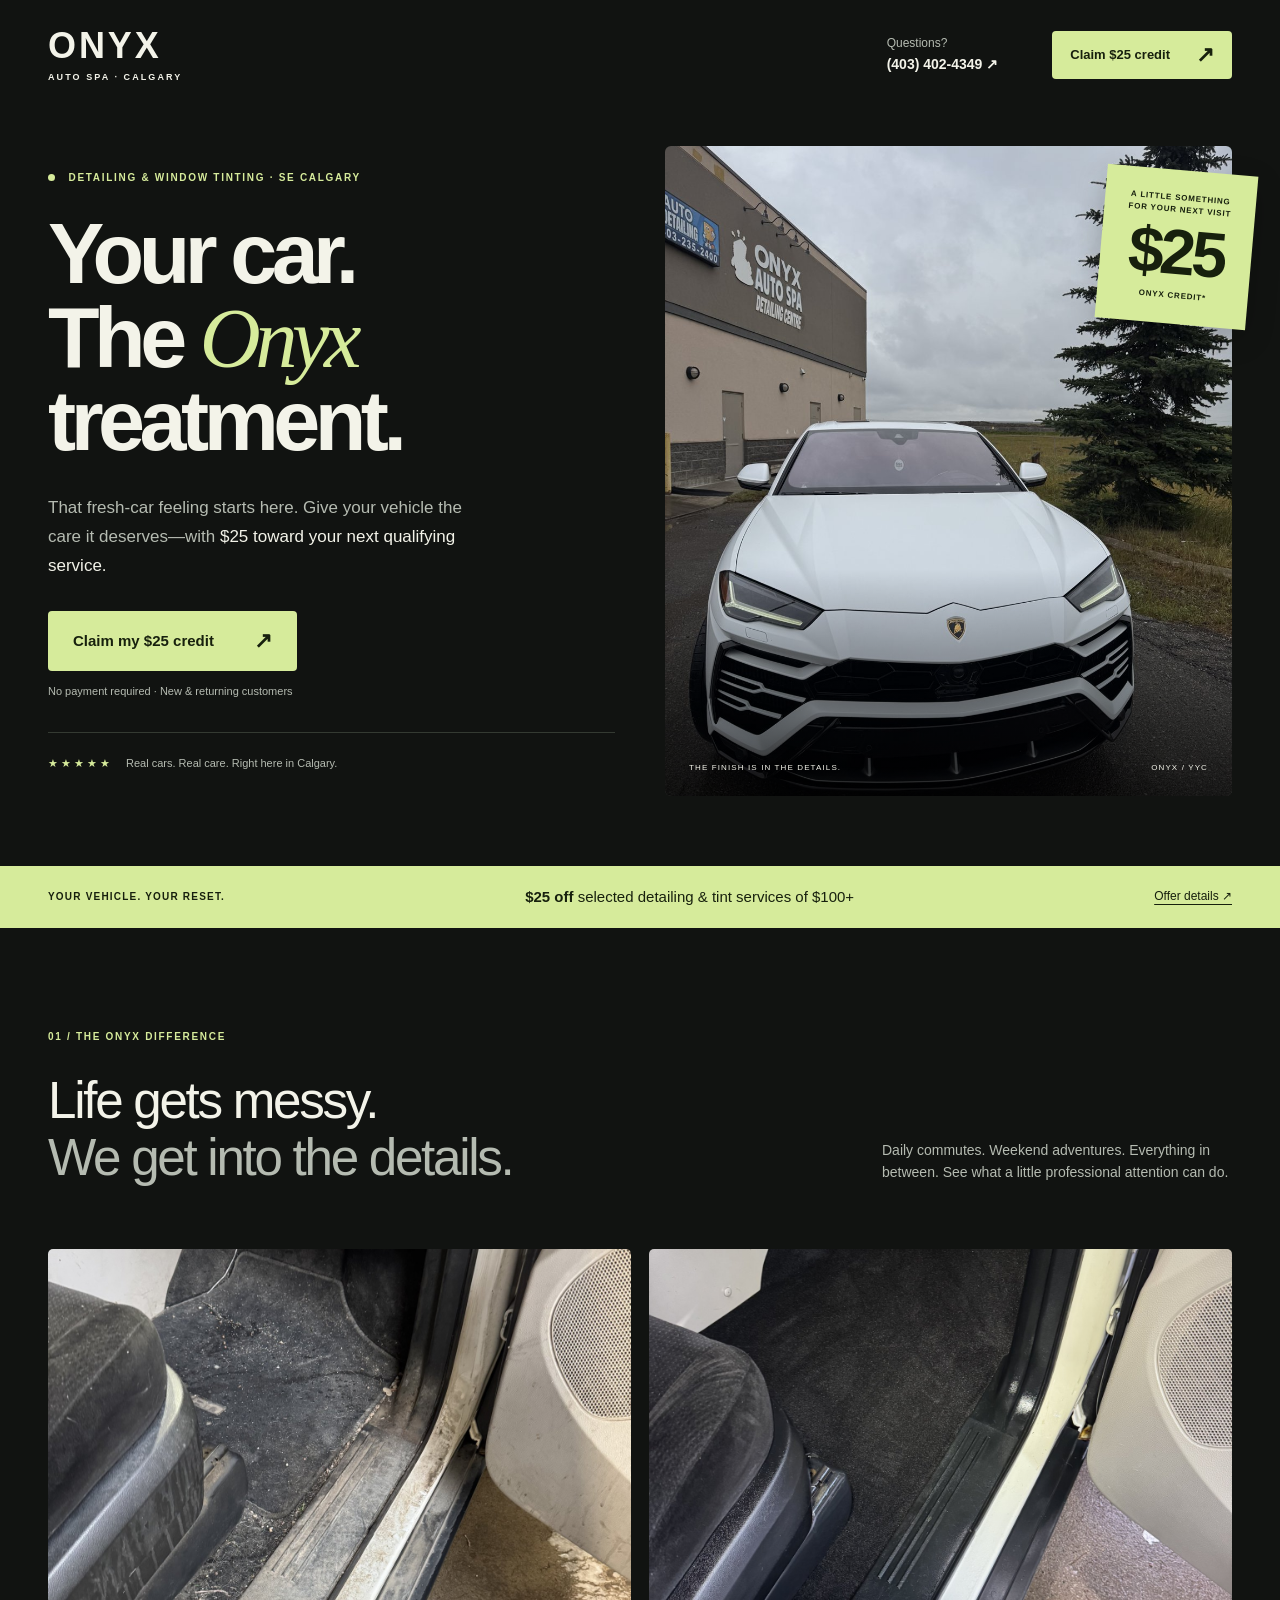
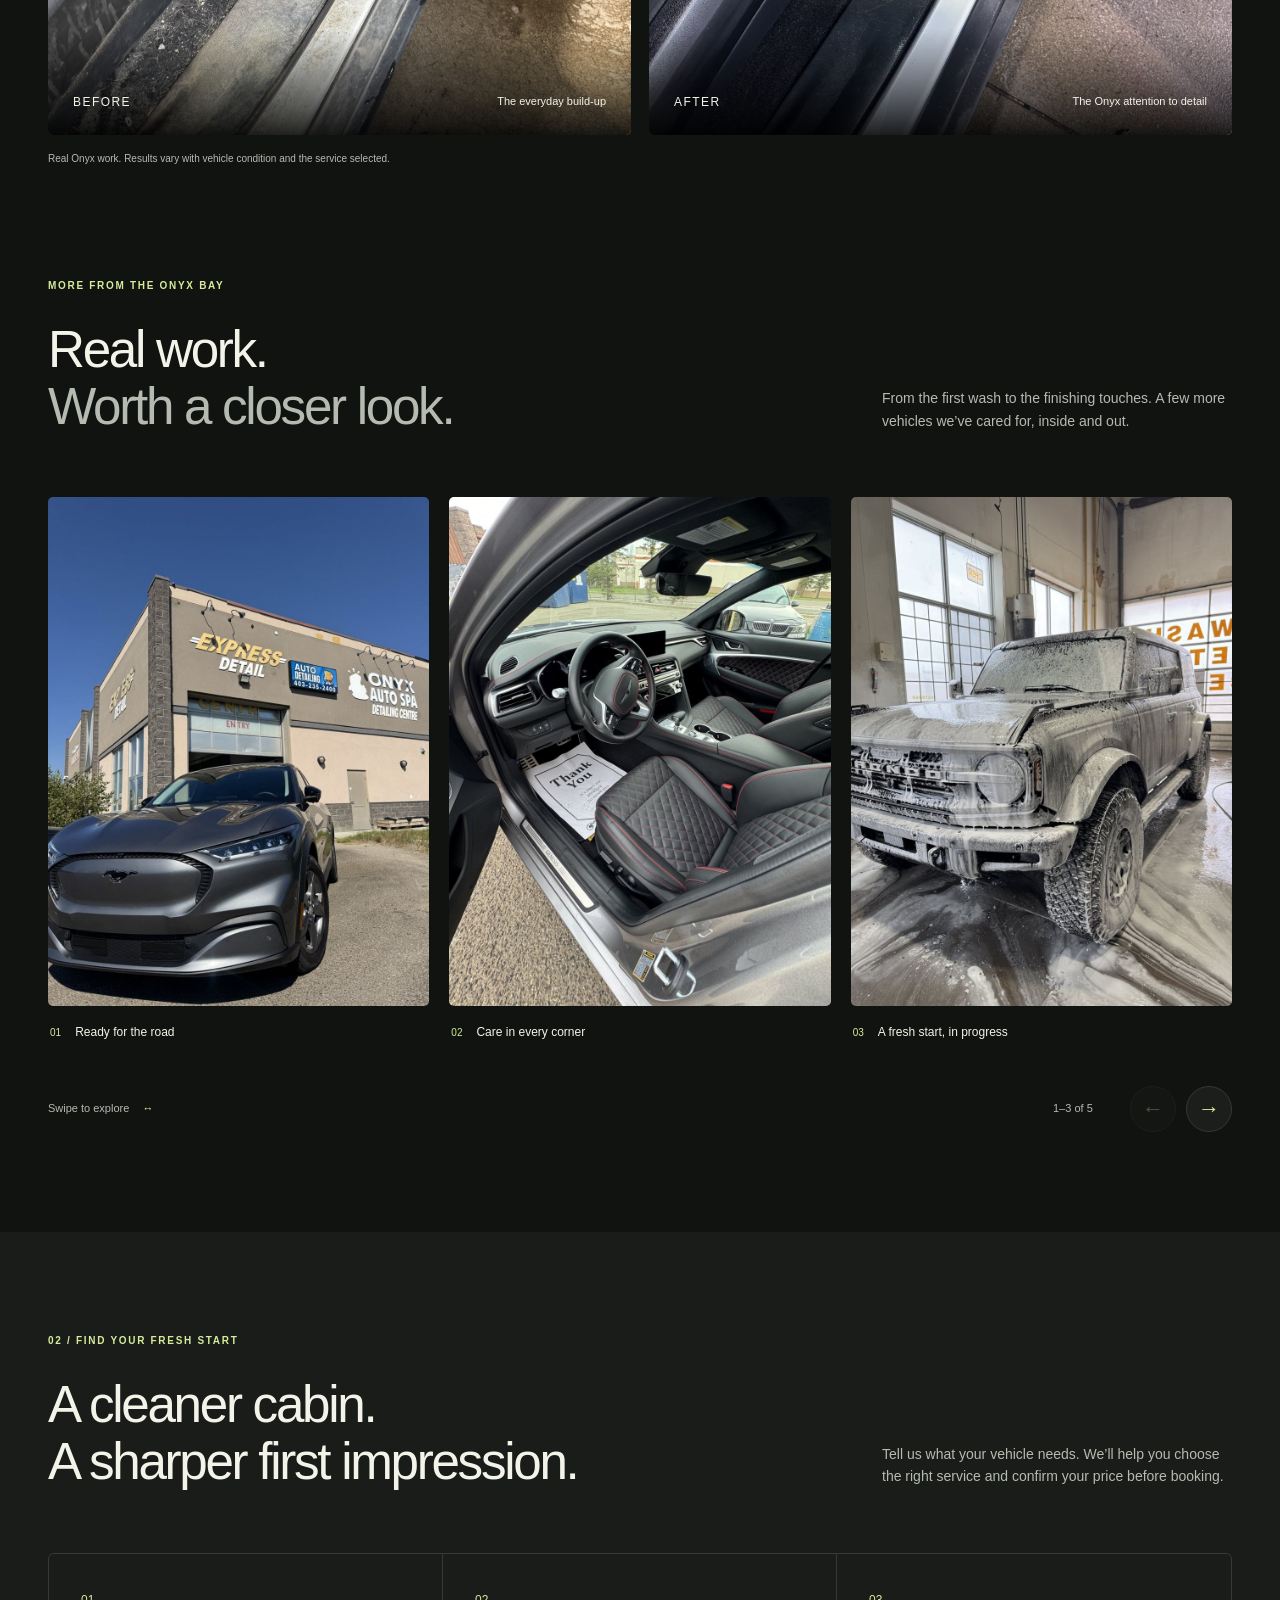
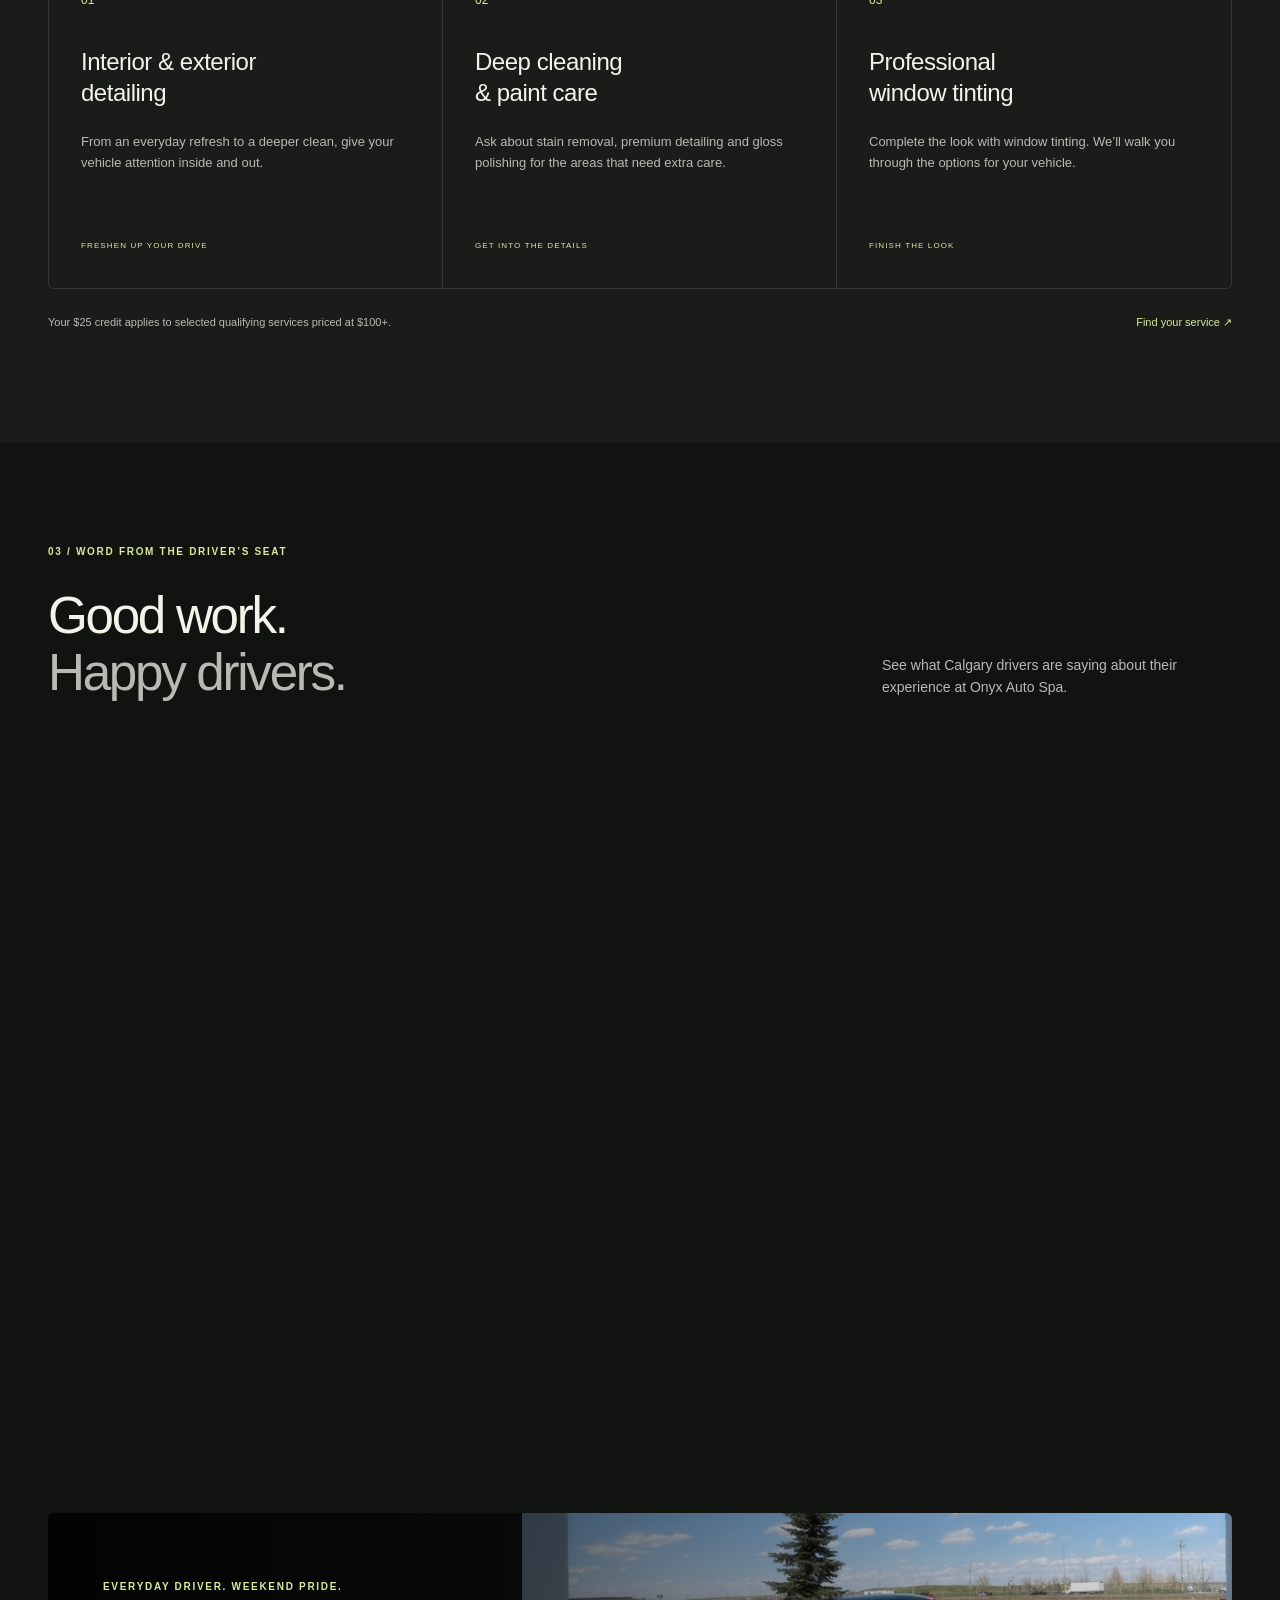
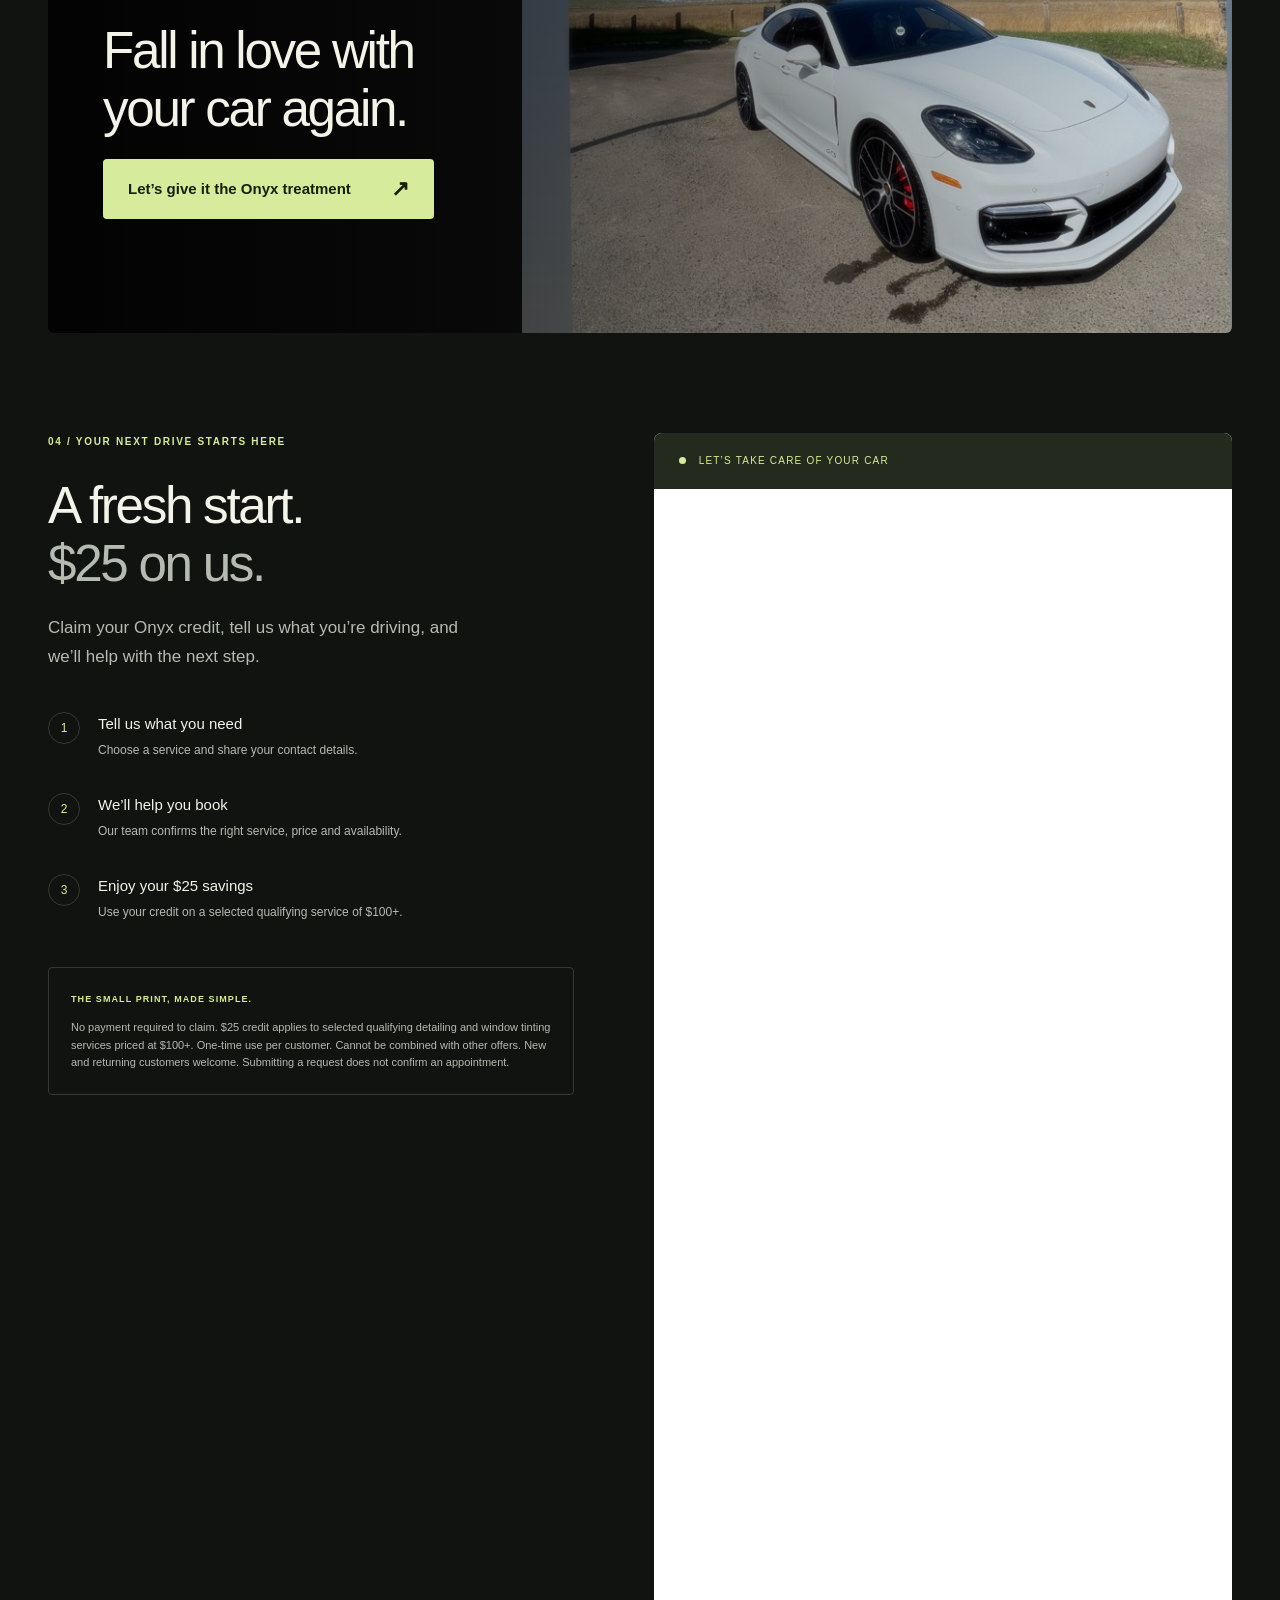
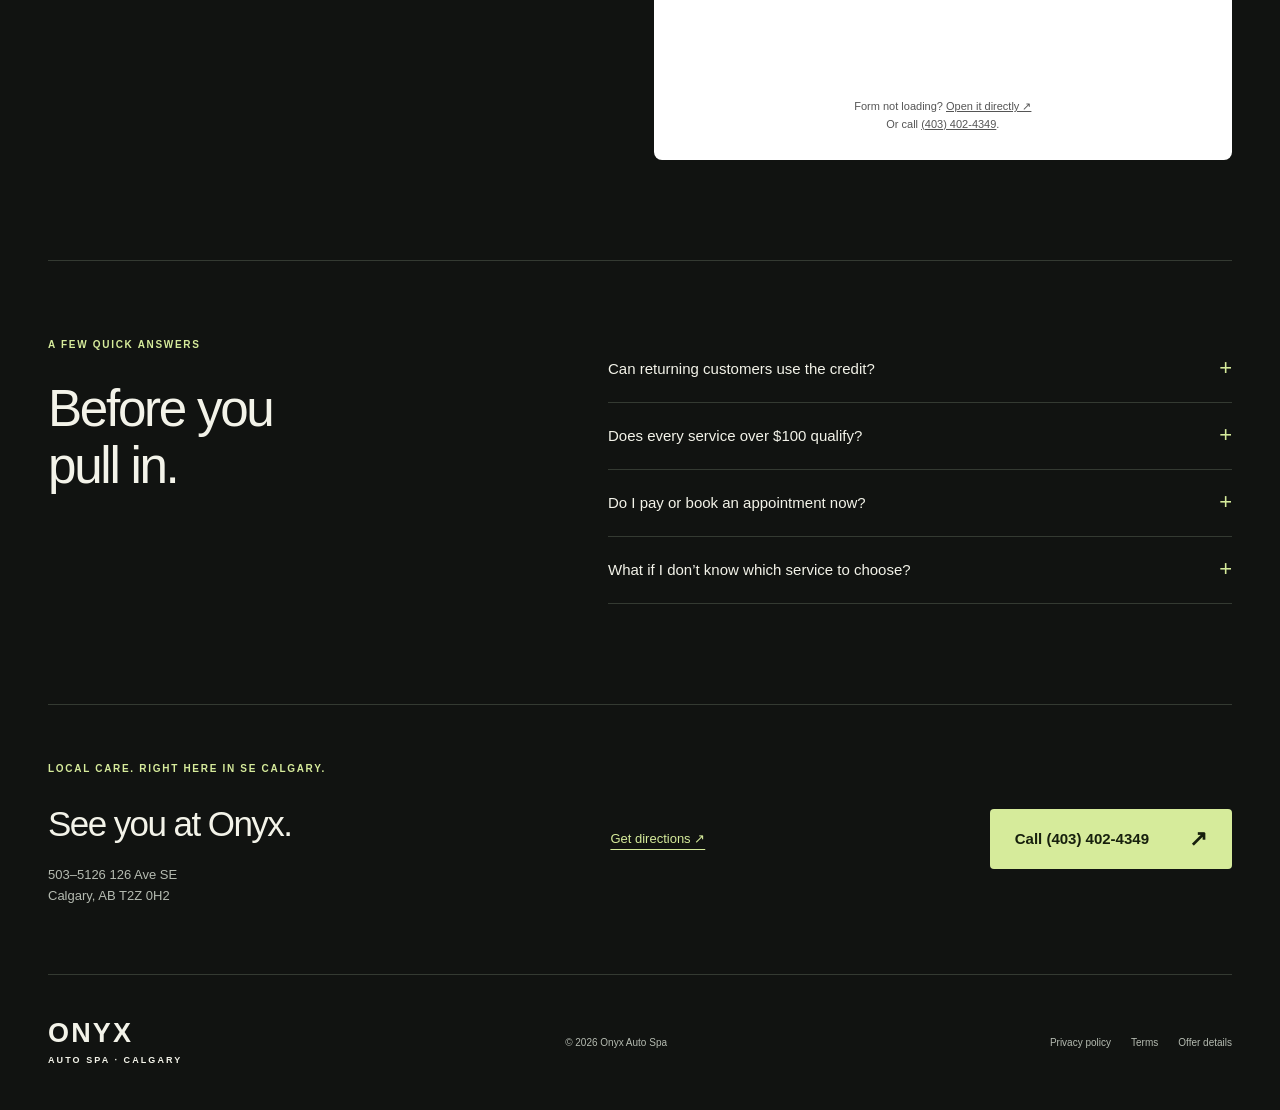
==== commit faec239e: "Add swipeable gallery of five additional real Onyx work photos" ====
--- a/index.html
+++ b/index.html
@@ -19,6 +19,7 @@
 <div class="offer-strip"><div class="wrap"><span>YOUR VEHICLE. YOUR RESET.</span><p><strong>$25 off</strong> selected detailing & tint services of $100+</p><a href="#terms">Offer details ↗</a></div></div>
 <section class="section wrap" id="results"><div class="section-heading"><div><p class="eyebrow">01 / THE ONYX DIFFERENCE</p><h2>Life gets messy.<br><span>We get into the details.</span></h2></div><p>Daily commutes. Weekend adventures. Everything in between. See what a little professional attention can do.</p></div>
 <div class="comparison"><figure><img src="assets/interior-before.jpg" alt="Footwell and door sill before detailing, with dirt and debris on the carpet" width="1400" height="1400" loading="lazy"><figcaption>BEFORE <span>The everyday build-up</span></figcaption></figure><figure><img src="assets/interior-after.jpg" alt="The matching footwell after detailing, with clean black carpet and a freshly cleaned door sill" width="1400" height="1400" loading="lazy"><figcaption>AFTER <span>The Onyx attention to detail</span></figcaption></figure></div><p class="image-note">Real Onyx work. Results vary with vehicle condition and the service selected.</p></section>
+<section class="section wrap work-gallery" aria-labelledby="gallery-title" aria-roledescription="carousel"><div class="section-heading"><div><p class="eyebrow">MORE FROM THE ONYX BAY</p><h2 id="gallery-title">Real work.<br><span>Worth a closer look.</span></h2></div><p>From the first wash to the finishing touches. A few more vehicles we’ve cared for, inside and out.</p></div><div class="gallery-track" id="work-photos" tabindex="0" role="group" aria-label="Onyx work photos. Swipe, scroll, or use the arrow keys."><figure class="gallery-slide"><img src="assets/onyx-mach-e.jpg" alt="Ford Mustang Mach-E outside Onyx Auto Spa" width="900" height="1200" loading="lazy" decoding="async"><figcaption><span>01</span>Ready for the road</figcaption></figure><figure class="gallery-slide"><img src="assets/onyx-premium-interior.jpg" alt="Detailed quilted black leather cabin with a protective paper floor mat" width="900" height="1200" loading="lazy" decoding="async"><figcaption><span>02</span>Care in every corner</figcaption></figure><figure class="gallery-slide"><img src="assets/onyx-foam-wash.jpg" alt="Ford Bronco covered in wash foam inside the detailing bay" width="900" height="1200" loading="lazy" decoding="async"><figcaption><span>03</span>A fresh start, in progress</figcaption></figure><figure class="gallery-slide"><img src="assets/onyx-clean-console.jpg" alt="Cleaned dashboard and centre console inside a vehicle" width="960" height="960" loading="lazy" decoding="async"><figcaption><span>04</span>The details make the difference</figcaption></figure><figure class="gallery-slide"><img src="assets/onyx-denali.jpg" alt="White GMC Yukon Denali outside the detailing centre" width="900" height="1200" loading="lazy" decoding="async"><figcaption><span>05</span>A finish to feel good about</figcaption></figure></div><div class="gallery-bottom"><p>Swipe to explore <span aria-hidden="true">↔</span></p><div class="gallery-controls"><span id="gallery-count" aria-live="polite" aria-atomic="true">1–3 of 5</span><button type="button" id="gallery-prev" aria-label="Previous photos" aria-controls="work-photos">←</button><button type="button" id="gallery-next" aria-label="Next photos" aria-controls="work-photos">→</button></div></div></section>
 <section class="section services-section"><div class="wrap"><div class="section-heading"><div><p class="eyebrow">02 / FIND YOUR FRESH START</p><h2>A cleaner cabin.<br>A sharper first impression.</h2></div><p>Tell us what your vehicle needs. We’ll help you choose the right service and confirm your price before booking.</p></div><div class="service-grid"><article><span class="service-number">01</span><h3>Interior & exterior<br> detailing</h3><p>From an everyday refresh to a deeper clean, give your vehicle attention inside and out.</p><span class="service-tag">FRESHEN UP YOUR DRIVE</span></article><article><span class="service-number">02</span><h3>Deep cleaning<br> & paint care</h3><p>Ask about stain removal, premium detailing and gloss polishing for the areas that need extra care.</p><span class="service-tag">GET INTO THE DETAILS</span></article><article><span class="service-number">03</span><h3>Professional<br> window tinting</h3><p>Complete the look with window tinting. We’ll walk you through the options for your vehicle.</p><span class="service-tag">FINISH THE LOOK</span></article></div><p class="service-foot">Your $25 credit applies to selected qualifying services priced at $100+. <a href="#claim">Find your service ↗</a></p></div></section>
 <section class="section wrap reviews" id="reviews"><div class="section-heading"><div><p class="eyebrow">03 / WORD FROM THE DRIVER’S SEAT</p><h2>Good work.<br><span>Happy drivers.</span></h2></div><p>See what Calgary drivers are saying about their experience at Onyx Auto Spa.</p></div><div class="review-widget"><iframe class="lc_reviews_widget" src="https://reputationhub.site/reputation/widgets/review_widget/LOLqZJi9KZWpow1GA6s1?widgetId=6aa5b07e10eca1061669c43d" title="Onyx Auto Spa Google customer reviews" frameborder="0" scrolling="no" height="650" style="min-width:100%;width:100%;border:0;"></iframe></div></section>
 <section class="wide-photo wrap"><img src="assets/onyx-porsche.jpg" alt="Finished Porsche photographed at Onyx Auto Spa" width="735" height="1200" loading="lazy"><div><p class="eyebrow">EVERYDAY DRIVER. WEEKEND PRIDE.</p><h2>Fall in love with<br>your car again.</h2><a class="button" href="#claim">Let’s give it the Onyx treatment <span>↗</span></a></div></section>
--- a/styles.css
+++ b/styles.css
@@ -1,6 +1,8 @@
-:root{--bg:#111311;--panel:#1b1e1b;--ink:#f3f3e9;--muted:#b5bbb1;--accent:#d6eb9b;--line:#343a32}*{box-sizing:border-box}html{scroll-behavior:smooth;scroll-padding-top:30px}body{margin:0;background:var(--bg);color:var(--ink);font-family:Arial,Helvetica,sans-serif;font-size:16px;line-height:1.6}a{color:inherit;text-decoration:none}img{display:block;max-width:100%;object-fit:cover}button,a,summary{-webkit-tap-highlight-color:transparent}a:focus-visible,summary:focus-visible{outline:3px solid var(--accent);outline-offset:6px}.wrap{width:min(1240px,calc(100% - 96px));margin-inline:auto}.header{display:flex;align-items:center;justify-content:space-between;height:110px;gap:24px}.brand{font-size:36px;font-weight:800;letter-spacing:.08em;line-height:1}.brand span{display:block;font-size:9px;letter-spacing:.23em;margin-top:9px}.header-phone{font-size:12px;color:var(--muted);margin-left:auto;margin-right:30px}.header-phone strong{display:block;color:var(--ink);font-size:14px}.button{background:var(--accent);color:#17200d;display:inline-flex;align-items:center;justify-content:space-between;gap:40px;padding:18px 25px;border-radius:4px;font-size:15px;font-weight:700;transition:background .2s,transform .2s}.button:hover{background:#e6ffc1;transform:translateY(-2px)}.button span{font-size:22px;line-height:1}.button.small{font-size:13px;padding:13px 18px;gap:26px}.hero{display:grid;grid-template-columns:1fr 1fr;gap:50px;padding:36px 0 70px;align-items:center}.eyebrow{font-size:10px;font-weight:700;letter-spacing:.17em;margin:0 0 26px;line-height:1.8;color:var(--accent)}.dot{display:inline-block;height:7px;width:7px;border-radius:50%;background:var(--accent);margin-right:9px}.hero h1{font-size:clamp(65px,6.6vw,95px);line-height:.99;letter-spacing:-.065em;margin:0 0 30px;font-weight:600}.hero h1 em{font-family:Georgia,serif;font-weight:400;color:var(--accent)}.intro{font-size:17px;line-height:1.7;color:var(--muted);max-width:420px;margin-bottom:30px}.intro strong{color:var(--ink);font-weight:400}.micro{font-size:11px;color:var(--muted);margin:12px 0 32px}.hero-trust{border-top:1px solid var(--line);padding-top:22px;display:flex;flex-wrap:wrap;gap:13px;align-items:center;font-size:11px;color:var(--muted)}.stars{color:var(--accent);letter-spacing:3px}.hero-visual{height:650px;position:relative}.hero-visual>img{width:100%;height:100%;border-radius:6px;object-position:center}.hero-visual:after{content:'';position:absolute;inset:65% 0 0;background:linear-gradient(transparent,#000b);border-radius:6px;pointer-events:none}.photo-caption{position:absolute;bottom:21px;left:24px;right:24px;display:flex;justify-content:space-between;font-size:8px;letter-spacing:.14em;z-index:1}.credit-badge{position:absolute;right:-20px;top:24px;background:var(--accent);color:#17200d;padding:22px 24px;transform:rotate(5deg);text-align:center;box-shadow:0 9px 30px #0003}.credit-badge span{display:block;font-size:8px;line-height:1.5;font-weight:700;letter-spacing:.1em}.credit-badge strong{display:block;font-size:64px;line-height:1.15;letter-spacing:-.06em}.offer-strip{background:var(--accent);color:#17200d;padding:19px 0}.offer-strip .wrap{display:flex;align-items:center;justify-content:space-between;gap:25px}.offer-strip span{font-size:10px;letter-spacing:.12em;font-weight:700}.offer-strip p{margin:0;font-size:15px}.offer-strip a{font-size:12px;text-decoration:underline;text-underline-offset:4px}.section{padding-block:100px}.section-heading{display:flex;justify-content:space-between;align-items:flex-end;gap:60px;margin-bottom:40px}h2{font-size:clamp(34px,4vw,52px);letter-spacing:-.045em;line-height:1.12;font-weight:500;margin:0 0 22px}h2 span{color:var(--muted)}.section-heading p:not(.eyebrow){max-width:350px;color:var(--muted);font-size:14px;margin-bottom:25px}.comparison{display:grid;grid-template-columns:1fr 1fr;gap:18px}figure{margin:0}.comparison figure{position:relative;overflow:hidden;border-radius:5px}.comparison img{width:100%;aspect-ratio:1.2}.comparison figcaption{position:absolute;bottom:0;left:0;right:0;background:linear-gradient(transparent,#000d);padding:65px 25px 22px;font-size:12px;letter-spacing:.12em}.comparison figcaption span{float:right;font-size:11px;letter-spacing:0}.image-note{color:var(--muted);font-size:10px;margin-top:16px}.services-section{background:#191c18}.service-grid{display:grid;grid-template-columns:repeat(3,1fr);border:1px solid var(--line);border-radius:6px;overflow:hidden}.service-grid article{padding:32px;border-right:1px solid var(--line)}.service-grid article:last-child{border:0}.service-number{color:var(--accent);font-size:12px}.service-grid h3{font-size:24px;line-height:1.3;font-weight:500;letter-spacing:-.02em;margin-top:35px}.service-grid p{color:var(--muted);font-size:13px;min-height:85px}.service-tag{font-size:8px;letter-spacing:.14em;color:var(--accent)}.service-foot{display:flex;justify-content:space-between;font-size:11px;color:var(--muted);gap:30px;margin-top:25px}.service-foot a{color:var(--accent)}.reviews{display:grid;grid-template-columns:1fr 1fr;gap:100px;align-items:center}.muted{color:var(--muted);font-size:12px}.text-link{font-size:13px;color:var(--accent);text-decoration:underline;text-underline-offset:6px}.review-stack figure{padding:25px 0;border-bottom:1px solid var(--line)}blockquote{font-family:Georgia,serif;font-size:27px;line-height:1.5;margin:0 0 25px}.review-stack figcaption{display:flex;align-items:center;gap:13px;font-size:10px;color:var(--muted)}.review-stack strong{font-size:12px;color:var(--ink)}.avatar{display:grid;place-items:center;width:38px;height:38px;background:#30382a;color:var(--accent);border-radius:50%}.wide-photo{height:420px;position:relative;overflow:hidden;border-radius:6px}.wide-photo>img{width:60%;height:100%;object-position:center 75%;margin-left:auto}.wide-photo:after{content:'';position:absolute;inset:0;background:linear-gradient(90deg,#000d,#0001)}.wide-photo>div{position:absolute;left:55px;top:65px;z-index:1}.claim-section{display:grid;grid-template-columns:1fr 1.1fr;gap:80px;align-items:start}.claim-copy{position:sticky;top:45px}.steps{list-style:none;margin:40px 0;padding:0}.steps li{display:flex;gap:18px;margin-bottom:28px}.steps li>span{flex-shrink:0;border:1px solid var(--line);border-radius:50%;width:32px;height:32px;text-align:center;color:var(--accent);font-size:12px;line-height:30px}.steps h3{font-size:15px;margin:0;font-weight:500}.steps p{font-size:12px;color:var(--muted);margin:5px 0}.terms{padding:22px;border:1px solid var(--line);border-radius:4px;color:var(--muted);font-size:11px}.terms strong{font-size:9px;letter-spacing:.12em;color:var(--accent)}.terms p{margin-bottom:0}.form-card{background:#fff;color:#222;border-radius:8px;overflow:hidden;min-width:0}.form-top{background:#242b1e;color:var(--accent);padding:20px 25px;font-size:10px;letter-spacing:.12em}.form-card iframe{display:block;min-height:1198px}.form-help{text-align:center;font-size:11px;color:#555;padding:0 15px 15px}.form-help a{text-decoration:underline}.faq{display:grid;grid-template-columns:1fr 1.3fr;gap:80px;border-top:1px solid var(--line);padding-top:75px}.faq details{border-bottom:1px solid var(--line);padding:21px 0}.faq summary{cursor:pointer;font-size:15px;list-style:none;display:flex;justify-content:space-between;gap:20px}.faq summary:after{content:'+';color:var(--accent);font-size:22px;line-height:1}.faq details[open] summary:after{content:'−'}.faq details p{color:var(--muted);font-size:13px;max-width:540px}.location{border-top:1px solid var(--line);border-bottom:1px solid var(--line);padding-block:55px;display:flex;justify-content:space-between;align-items:center;gap:35px}.location h2{font-size:35px}.location p:not(.eyebrow){font-size:13px;color:var(--muted)}footer{display:flex;align-items:center;justify-content:space-between;gap:25px;padding-block:45px}footer .brand{font-size:27px}footer p,footer div{font-size:10px;color:var(--muted)}footer div{display:flex;gap:20px}.mobile-cta{display:none}.skip{position:fixed;top:-80px;left:12px;background:var(--accent);color:#111;padding:12px;z-index:20}.skip:focus{top:12px}@media(max-width:1000px){.wrap{width:calc(100% - 56px)}.hero{gap:30px}.hero-visual{height:590px}.hero h1{font-size:74px}.credit-badge{right:-10px;padding:16px}.credit-badge strong{font-size:50px}.claim-section{gap:35px}.reviews{gap:40px}.service-grid article{padding:23px}.header-phone{margin-right:0}.hero-trust{font-size:10px}.offer-strip span{display:none}}@media(max-width:700px){.wrap{width:calc(100% - 40px)}.header{height:87px;gap:15px}.brand{font-size:29px}.brand span{font-size:7px}.header-phone{display:none}.header .button{font-size:11px;padding:11px 13px;gap:15px}.hero{display:flex;flex-direction:column;gap:32px;padding-top:20px;padding-bottom:35px;align-items:stretch}.hero h1{font-size:65px;line-height:1.01;margin-bottom:22px}.eyebrow{font-size:8px;margin-bottom:20px}.intro{font-size:15px;margin-bottom:23px}.hero .button{width:100%;font-size:14px}.micro{text-align:center;margin-bottom:24px}.hero-trust{justify-content:center;padding-top:17px}.hero-visual{height:460px}.hero-visual img{object-position:center 65%}.credit-badge{right:12px;top:18px;padding:13px 18px}.credit-badge strong{font-size:48px}.photo-caption{font-size:7px;left:18px;right:18px}.offer-strip{padding:17px 0}.offer-strip .wrap{display:block;text-align:center}.offer-strip p{font-size:12px}.offer-strip a{font-size:10px}.section{padding-block:65px}.section-heading{display:block;margin-bottom:28px}.section-heading p:not(.eyebrow){max-width:none;font-size:13px}.comparison{gap:10px}.comparison img{aspect-ratio:.78}.comparison figcaption{padding:45px 13px 13px;font-size:10px}.comparison figcaption span{display:none}.service-grid{grid-template-columns:1fr}.service-grid article{padding:24px;border-right:0;border-bottom:1px solid var(--line)}.service-grid h3{margin-top:15px}.service-grid h3 br{display:none}.service-grid p{min-height:0}.service-foot{display:block;font-size:10px}.service-foot a{display:block;margin-top:15px}.reviews,.claim-section,.faq{grid-template-columns:1fr;gap:24px}.review-stack figure{padding:24px 0}.wide-photo{height:410px}.wide-photo>div{left:25px;right:20px;top:55px}.wide-photo h2{font-size:37px}.wide-photo .button{font-size:12px;gap:15px;padding:16px}.wide-photo:after{background:linear-gradient(90deg,#000c,#0004)}.claim-copy{position:static}.form-card{margin-inline:-8px}.faq{gap:0}.faq summary{font-size:14px}.location{flex-direction:column;align-items:flex-start;gap:18px;padding-block:38px}.location .eyebrow{font-size:8px}.location .button{font-size:13px}.location h2{font-size:34px}footer{flex-wrap:wrap;padding-bottom:120px}footer div{width:100%;gap:25px}.mobile-cta{position:fixed;bottom:0;left:0;right:0;z-index:10;display:flex;justify-content:space-between;align-items:center;background:#191e17f5;backdrop-filter:blur(12px);border-top:1px solid #46503d;padding:12px 20px calc(12px + env(safe-area-inset-bottom));gap:15px}.mobile-cta strong{font-size:10px;letter-spacing:.08em}.mobile-cta small{display:block;font-size:9px;color:var(--muted)}.mobile-cta .button{font-size:12px;padding:13px 20px}.mobile-cta.hidden{display:none}}@media(prefers-reduced-motion:reduce){html{scroll-behavior:auto}.button{transition:none}}
+:root{--bg:#111311;--panel:#1b1e1b;--ink:#f3f3e9;--muted:#b5bbb1;--accent:#d6eb9b;--line:#343a32}*{box-sizing:border-box}html{scroll-behavior:smooth;scroll-padding-top:30px}body{margin:0;background:var(--bg);color:var(--ink);font-family:Arial,Helvetica,sans-serif;font-size:16px;line-height:1.6}a{color:inherit;text-decoration:none}img{display:block;max-width:100%;object-fit:cover}button,a,summary{-webkit-tap-highlight-color:transparent}a:focus-visible,summary:focus-visible{outline:3px solid var(--accent);outline-offset:6px}.wrap{width:min(1240px,calc(100% - 96px));margin-inline:auto}.header{display:flex;align-items:center;justify-content:space-between;height:110px;gap:24px}.brand{font-size:36px;font-weight:800;letter-spacing:.08em;line-height:1}.brand span{display:block;font-size:9px;letter-spacing:.23em;margin-top:9px}.header-phone{font-size:12px;color:var(--muted);margin-left:auto;margin-right:30px}.header-phone strong{display:block;color:var(--ink);font-size:14px}.button{background:var(--accent);color:#17200d;display:inline-flex;align-items:center;justify-content:space-between;gap:40px;padding:18px 25px;border-radius:4px;font-size:15px;font-weight:700;transition:background .2s,transform .2s}.button:hover{background:#e6ffc1;transform:translateY(-2px)}.button span{font-size:22px;line-height:1}.button.small{font-size:13px;padding:13px 18px;gap:26px}.hero{display:grid;grid-template-columns:1fr 1fr;gap:50px;padding:36px 0 70px;align-items:center}.eyebrow{font-size:10px;font-weight:700;letter-spacing:.17em;margin:0 0 26px;line-height:1.8;color:var(--accent)}.dot{display:inline-block;height:7px;width:7px;border-radius:50%;background:var(--accent);margin-right:9px}.hero h1{font-size:clamp(65px,6.6vw,95px);line-height:.99;letter-spacing:-.065em;margin:0 0 30px;font-weight:600}.hero h1 em{font-family:Georgia,serif;font-weight:400;color:var(--accent)}.intro{font-size:17px;line-height:1.7;color:var(--muted);max-width:420px;margin-bottom:30px}.intro strong{color:var(--ink);font-weight:400}.micro{font-size:11px;color:var(--muted);margin:12px 0 32px}.hero-trust{border-top:1px solid var(--line);padding-top:22px;display:flex;flex-wrap:wrap;gap:13px;align-items:center;font-size:11px;color:var(--muted)}.stars{color:var(--accent);letter-spacing:3px}.hero-visual{height:650px;position:relative}.hero-visual>img{width:100%;height:100%;border-radius:6px;object-position:center}.hero-visual:after{content:'';position:absolute;inset:65% 0 0;background:linear-gradient(transparent,#000b);border-radius:6px;pointer-events:none}.photo-caption{position:absolute;bottom:21px;left:24px;right:24px;display:flex;justify-content:space-between;font-size:8px;letter-spacing:.14em;z-index:1}.credit-badge{position:absolute;right:-20px;top:24px;background:var(--accent);color:#17200d;padding:22px 24px;transform:rotate(5deg);text-align:center;box-shadow:0 9px 30px #0003}.credit-badge span{display:block;font-size:8px;line-height:1.5;font-weight:700;letter-spacing:.1em}.credit-badge strong{display:block;font-size:64px;line-height:1.15;letter-spacing:-.06em}.offer-strip{background:var(--accent);color:#17200d;padding:19px 0}.offer-strip .wrap{display:flex;align-items:center;justify-content:space-between;gap:25px}.offer-strip span{font-size:10px;letter-spacing:.12em;font-weight:700}.offer-strip p{margin:0;font-size:15px}.offer-strip a{font-size:12px;text-decoration:underline;text-underline-offset:4px}.section{padding-block:100px}.section-heading{display:flex;justify-content:space-between;align-items:flex-end;gap:60px;margin-bottom:40px}h2{font-size:clamp(34px,4vw,52px);letter-spacing:-.045em;line-height:1.12;font-weight:500;margin:0 0 22px}h2 span{color:var(--muted)}.section-heading p:not(.eyebrow){max-width:350px;color:var(--muted);font-size:14px;margin-bottom:25px}.comparison{display:grid;grid-template-columns:1fr 1fr;gap:18px}figure{margin:0}.comparison figure{position:relative;overflow:hidden;border-radius:5px}.comparison img{width:100%;height:auto;aspect-ratio:1.2}.comparison figcaption{position:absolute;bottom:0;left:0;right:0;background:linear-gradient(transparent,#000d);padding:65px 25px 22px;font-size:12px;letter-spacing:.12em}.comparison figcaption span{float:right;font-size:11px;letter-spacing:0}.image-note{color:var(--muted);font-size:10px;margin-top:16px}.services-section{background:#191c18}.service-grid{display:grid;grid-template-columns:repeat(3,1fr);border:1px solid var(--line);border-radius:6px;overflow:hidden}.service-grid article{padding:32px;border-right:1px solid var(--line)}.service-grid article:last-child{border:0}.service-number{color:var(--accent);font-size:12px}.service-grid h3{font-size:24px;line-height:1.3;font-weight:500;letter-spacing:-.02em;margin-top:35px}.service-grid p{color:var(--muted);font-size:13px;min-height:85px}.service-tag{font-size:8px;letter-spacing:.14em;color:var(--accent)}.service-foot{display:flex;justify-content:space-between;font-size:11px;color:var(--muted);gap:30px;margin-top:25px}.service-foot a{color:var(--accent)}.reviews{display:grid;grid-template-columns:1fr 1fr;gap:100px;align-items:center}.muted{color:var(--muted);font-size:12px}.text-link{font-size:13px;color:var(--accent);text-decoration:underline;text-underline-offset:6px}.review-stack figure{padding:25px 0;border-bottom:1px solid var(--line)}blockquote{font-family:Georgia,serif;font-size:27px;line-height:1.5;margin:0 0 25px}.review-stack figcaption{display:flex;align-items:center;gap:13px;font-size:10px;color:var(--muted)}.review-stack strong{font-size:12px;color:var(--ink)}.avatar{display:grid;place-items:center;width:38px;height:38px;background:#30382a;color:var(--accent);border-radius:50%}.wide-photo{height:420px;position:relative;overflow:hidden;border-radius:6px}.wide-photo>img{width:60%;height:100%;object-position:center 75%;margin-left:auto}.wide-photo:after{content:'';position:absolute;inset:0;background:linear-gradient(90deg,#000d,#0001)}.wide-photo>div{position:absolute;left:55px;top:65px;z-index:1}.claim-section{display:grid;grid-template-columns:1fr 1.1fr;gap:80px;align-items:start}.claim-copy{position:sticky;top:45px}.steps{list-style:none;margin:40px 0;padding:0}.steps li{display:flex;gap:18px;margin-bottom:28px}.steps li>span{flex-shrink:0;border:1px solid var(--line);border-radius:50%;width:32px;height:32px;text-align:center;color:var(--accent);font-size:12px;line-height:30px}.steps h3{font-size:15px;margin:0;font-weight:500}.steps p{font-size:12px;color:var(--muted);margin:5px 0}.terms{padding:22px;border:1px solid var(--line);border-radius:4px;color:var(--muted);font-size:11px}.terms strong{font-size:9px;letter-spacing:.12em;color:var(--accent)}.terms p{margin-bottom:0}.form-card{background:#fff;color:#222;border-radius:8px;overflow:hidden;min-width:0}.form-top{background:#242b1e;color:var(--accent);padding:20px 25px;font-size:10px;letter-spacing:.12em}.form-card iframe{display:block;min-height:1198px}.form-help{text-align:center;font-size:11px;color:#555;padding:0 15px 15px}.form-help a{text-decoration:underline}.faq{display:grid;grid-template-columns:1fr 1.3fr;gap:80px;border-top:1px solid var(--line);padding-top:75px}.faq details{border-bottom:1px solid var(--line);padding:21px 0}.faq summary{cursor:pointer;font-size:15px;list-style:none;display:flex;justify-content:space-between;gap:20px}.faq summary:after{content:'+';color:var(--accent);font-size:22px;line-height:1}.faq details[open] summary:after{content:'−'}.faq details p{color:var(--muted);font-size:13px;max-width:540px}.location{border-top:1px solid var(--line);border-bottom:1px solid var(--line);padding-block:55px;display:flex;justify-content:space-between;align-items:center;gap:35px}.location h2{font-size:35px}.location p:not(.eyebrow){font-size:13px;color:var(--muted)}footer{display:flex;align-items:center;justify-content:space-between;gap:25px;padding-block:45px}footer .brand{font-size:27px}footer p,footer div{font-size:10px;color:var(--muted)}footer div{display:flex;gap:20px}.mobile-cta{display:none}.skip{position:fixed;top:-80px;left:12px;background:var(--accent);color:#111;padding:12px;z-index:20}.skip:focus{top:12px}@media(max-width:1000px){.wrap{width:calc(100% - 56px)}.hero{gap:30px}.hero-visual{height:590px}.hero h1{font-size:74px}.credit-badge{right:-10px;padding:16px}.credit-badge strong{font-size:50px}.claim-section{gap:35px}.reviews{gap:40px}.service-grid article{padding:23px}.header-phone{margin-right:0}.hero-trust{font-size:10px}.offer-strip span{display:none}}@media(max-width:700px){.wrap{width:calc(100% - 40px)}.header{height:87px;gap:15px}.brand{font-size:29px}.brand span{font-size:7px}.header-phone{display:none}.header .button{font-size:11px;padding:11px 13px;gap:15px}.hero{display:flex;flex-direction:column;gap:32px;padding-top:20px;padding-bottom:35px;align-items:stretch}.hero h1{font-size:65px;line-height:1.01;margin-bottom:22px}.eyebrow{font-size:8px;margin-bottom:20px}.intro{font-size:15px;margin-bottom:23px}.hero .button{width:100%;font-size:14px}.micro{text-align:center;margin-bottom:24px}.hero-trust{justify-content:center;padding-top:17px}.hero-visual{height:460px}.hero-visual img{object-position:center 65%}.credit-badge{right:12px;top:18px;padding:13px 18px}.credit-badge strong{font-size:48px}.photo-caption{font-size:7px;left:18px;right:18px}.offer-strip{padding:17px 0}.offer-strip .wrap{display:block;text-align:center}.offer-strip p{font-size:12px}.offer-strip a{font-size:10px}.section{padding-block:65px}.section-heading{display:block;margin-bottom:28px}.section-heading p:not(.eyebrow){max-width:none;font-size:13px}.comparison{gap:10px}.comparison img{aspect-ratio:.78}.comparison figcaption{padding:45px 13px 13px;font-size:10px}.comparison figcaption span{display:none}.service-grid{grid-template-columns:1fr}.service-grid article{padding:24px;border-right:0;border-bottom:1px solid var(--line)}.service-grid h3{margin-top:15px}.service-grid h3 br{display:none}.service-grid p{min-height:0}.service-foot{display:block;font-size:10px}.service-foot a{display:block;margin-top:15px}.reviews,.claim-section,.faq{grid-template-columns:1fr;gap:24px}.review-stack figure{padding:24px 0}.wide-photo{height:410px}.wide-photo>div{left:25px;right:20px;top:55px}.wide-photo h2{font-size:37px}.wide-photo .button{font-size:12px;gap:15px;padding:16px}.wide-photo:after{background:linear-gradient(90deg,#000c,#0004)}.claim-copy{position:static}.form-card{margin-inline:-8px}.faq{gap:0}.faq summary{font-size:14px}.location{flex-direction:column;align-items:flex-start;gap:18px;padding-block:38px}.location .eyebrow{font-size:8px}.location .button{font-size:13px}.location h2{font-size:34px}footer{flex-wrap:wrap;padding-bottom:120px}footer div{width:100%;gap:25px}.mobile-cta{position:fixed;bottom:0;left:0;right:0;z-index:10;display:flex;justify-content:space-between;align-items:center;background:#191e17f5;backdrop-filter:blur(12px);border-top:1px solid #46503d;padding:12px 20px calc(12px + env(safe-area-inset-bottom));gap:15px}.mobile-cta strong{font-size:10px;letter-spacing:.08em}.mobile-cta small{display:block;font-size:9px;color:var(--muted)}.mobile-cta .button{font-size:12px;padding:13px 20px}.mobile-cta.hidden{display:none}}@media(prefers-reduced-motion:reduce){html{scroll-behavior:auto}.button{transition:none}}
 
 @media(max-width:700px){.wide-photo>img{width:100%;object-position:center 75%}}
 
 /* Live reviews use the provider’s responsive height messages. */
 .reviews{display:block}.review-widget{min-width:0;border-radius:8px;overflow:hidden}.lc_reviews_widget{display:block}
+/* Work gallery: native scrolling stays usable even without JavaScript. */
+.work-gallery{padding-top:0}.gallery-track{display:flex;gap:20px;overflow-x:auto;scroll-snap-type:x mandatory;scroll-behavior:smooth;overscroll-behavior-x:contain;scrollbar-width:thin;scrollbar-color:var(--line) transparent;padding-bottom:12px}.gallery-slide{flex:0 0 calc((100% - 40px)/3);min-width:0;scroll-snap-align:start}.gallery-slide img{width:100%;height:auto;aspect-ratio:3/4;object-fit:cover;border-radius:5px;background:var(--panel)}.gallery-slide figcaption{display:flex;gap:14px;align-items:baseline;padding:17px 2px;font-size:12px;color:var(--ink)}.gallery-slide figcaption span{color:var(--accent);font-size:10px}.gallery-bottom{display:flex;justify-content:space-between;align-items:center;gap:15px;margin-top:15px}.gallery-bottom>p{font-size:11px;color:var(--muted)}.gallery-bottom>p span{color:var(--accent);padding-left:10px}.gallery-controls{display:flex;align-items:center;gap:10px}.gallery-controls>span{font-size:11px;color:var(--muted);margin-right:12px;min-width:55px}.gallery-controls button{width:46px;height:46px;border:1px solid var(--line);border-radius:50%;background:var(--panel);color:var(--accent);font-size:22px;cursor:pointer}.gallery-controls button:hover:not(:disabled){background:var(--accent);color:#17200d}.gallery-controls button:disabled{opacity:.3;cursor:default}.gallery-controls button:focus-visible,.gallery-track:focus-visible{outline:2px solid var(--accent);outline-offset:4px}@media(max-width:900px){.gallery-slide{flex-basis:calc((100% - 20px)/2)}}@media(max-width:700px){.gallery-track{gap:14px}.gallery-slide{flex-basis:86%}.gallery-slide figcaption{font-size:11px}.gallery-controls button{width:44px;height:44px}.gallery-bottom>p{font-size:10px}}@media(prefers-reduced-motion:reduce){.gallery-track{scroll-behavior:auto}}
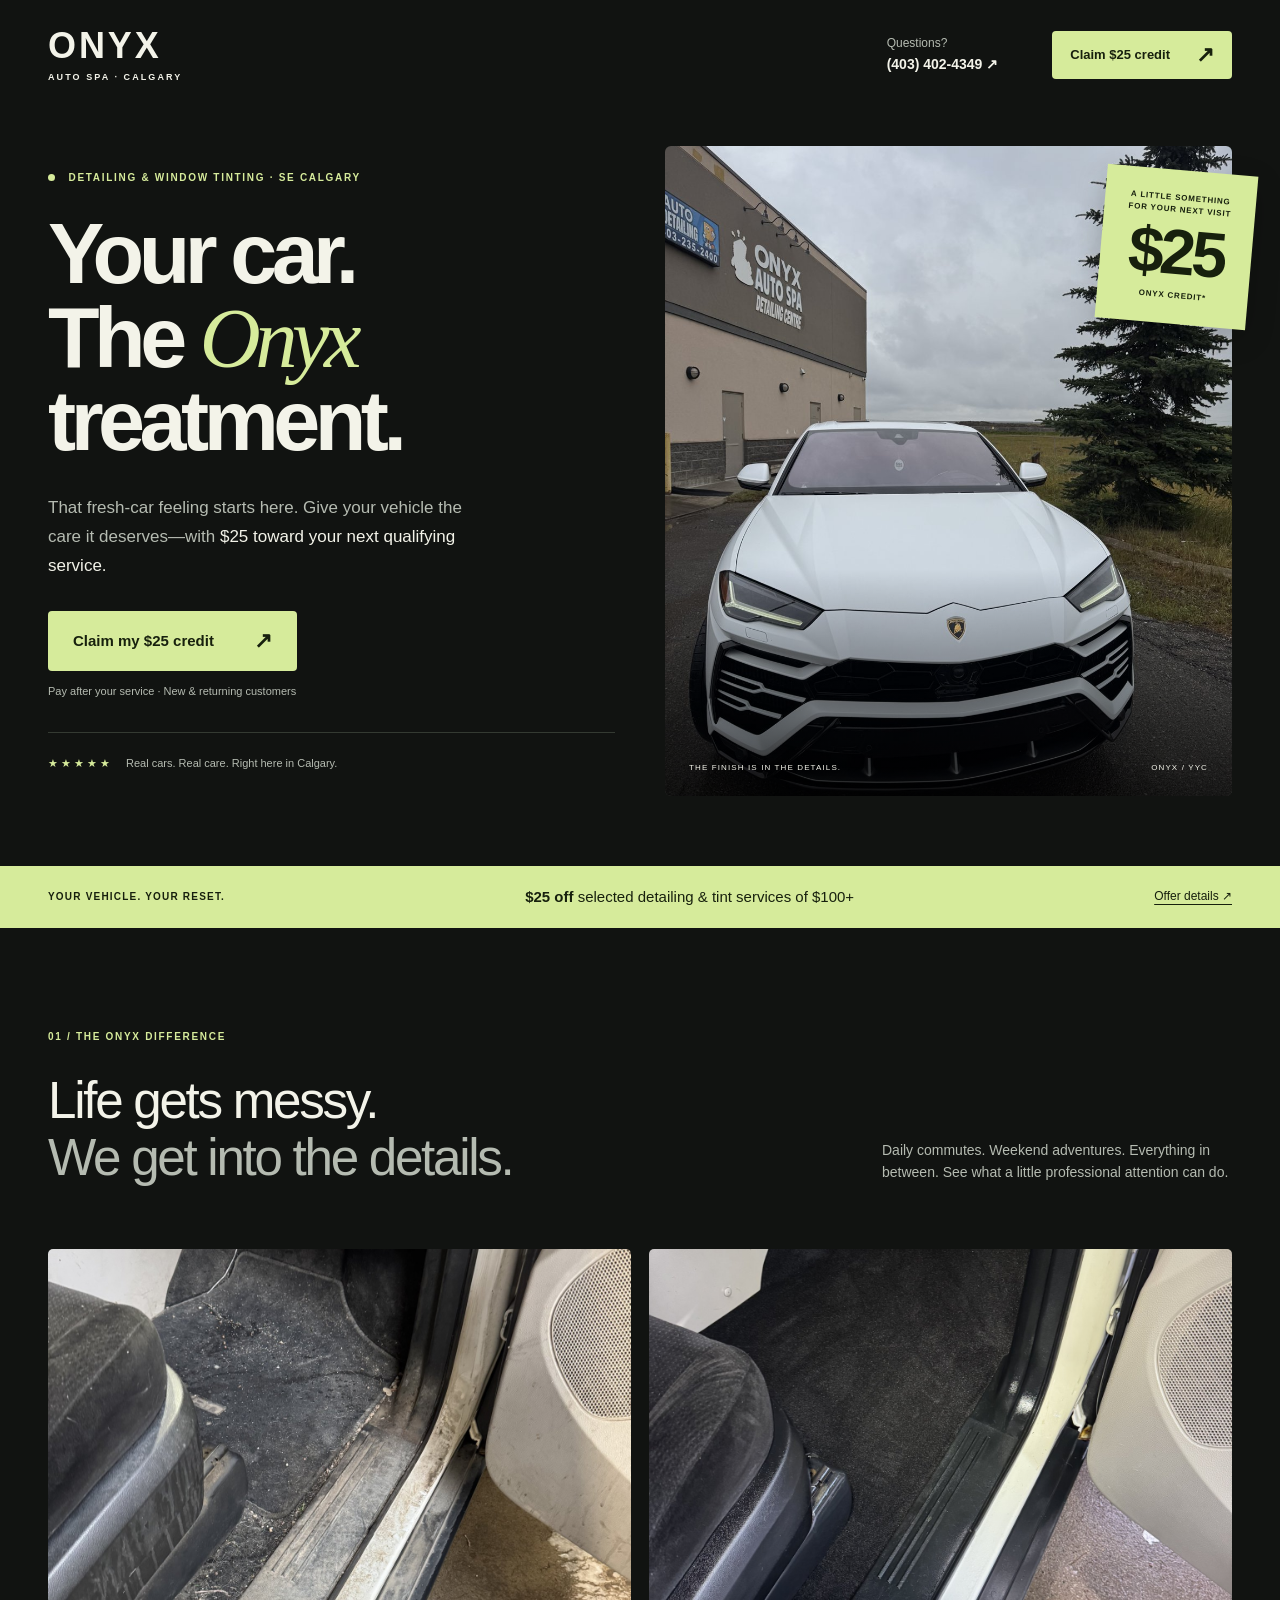
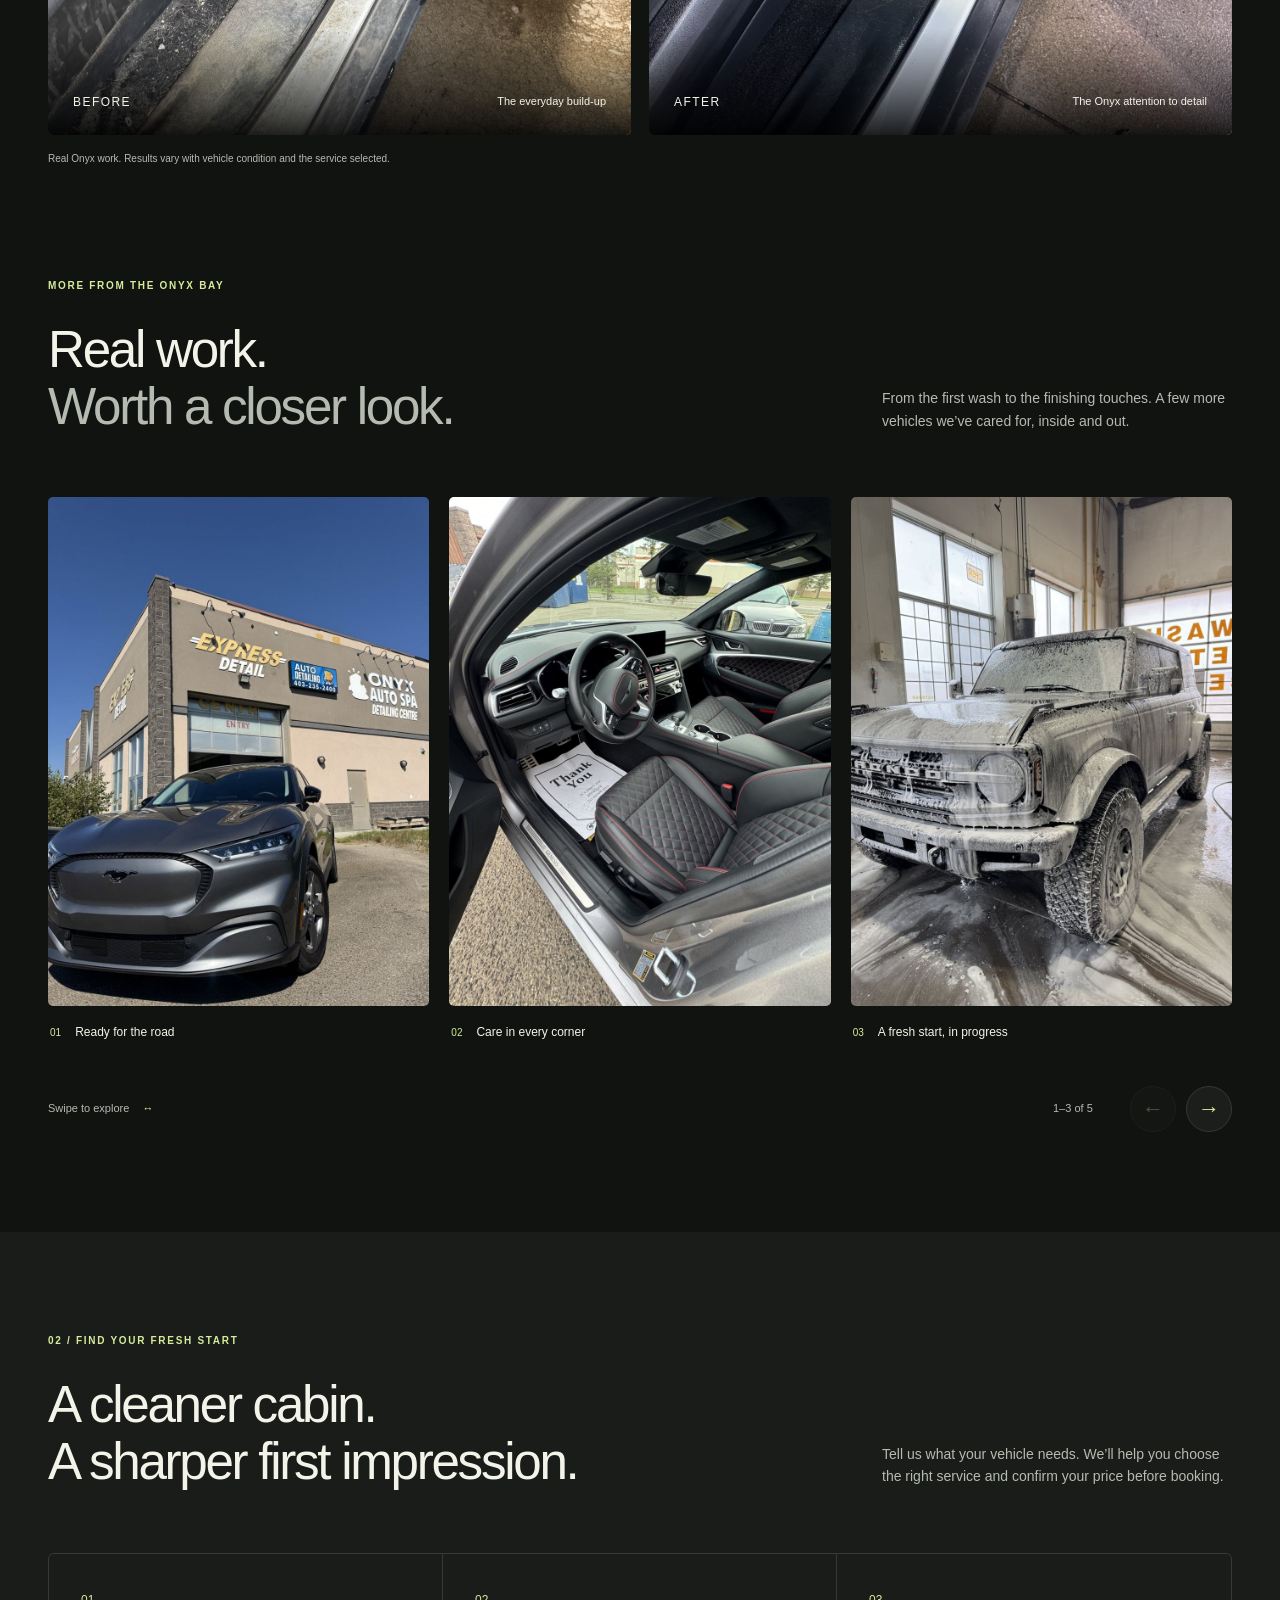
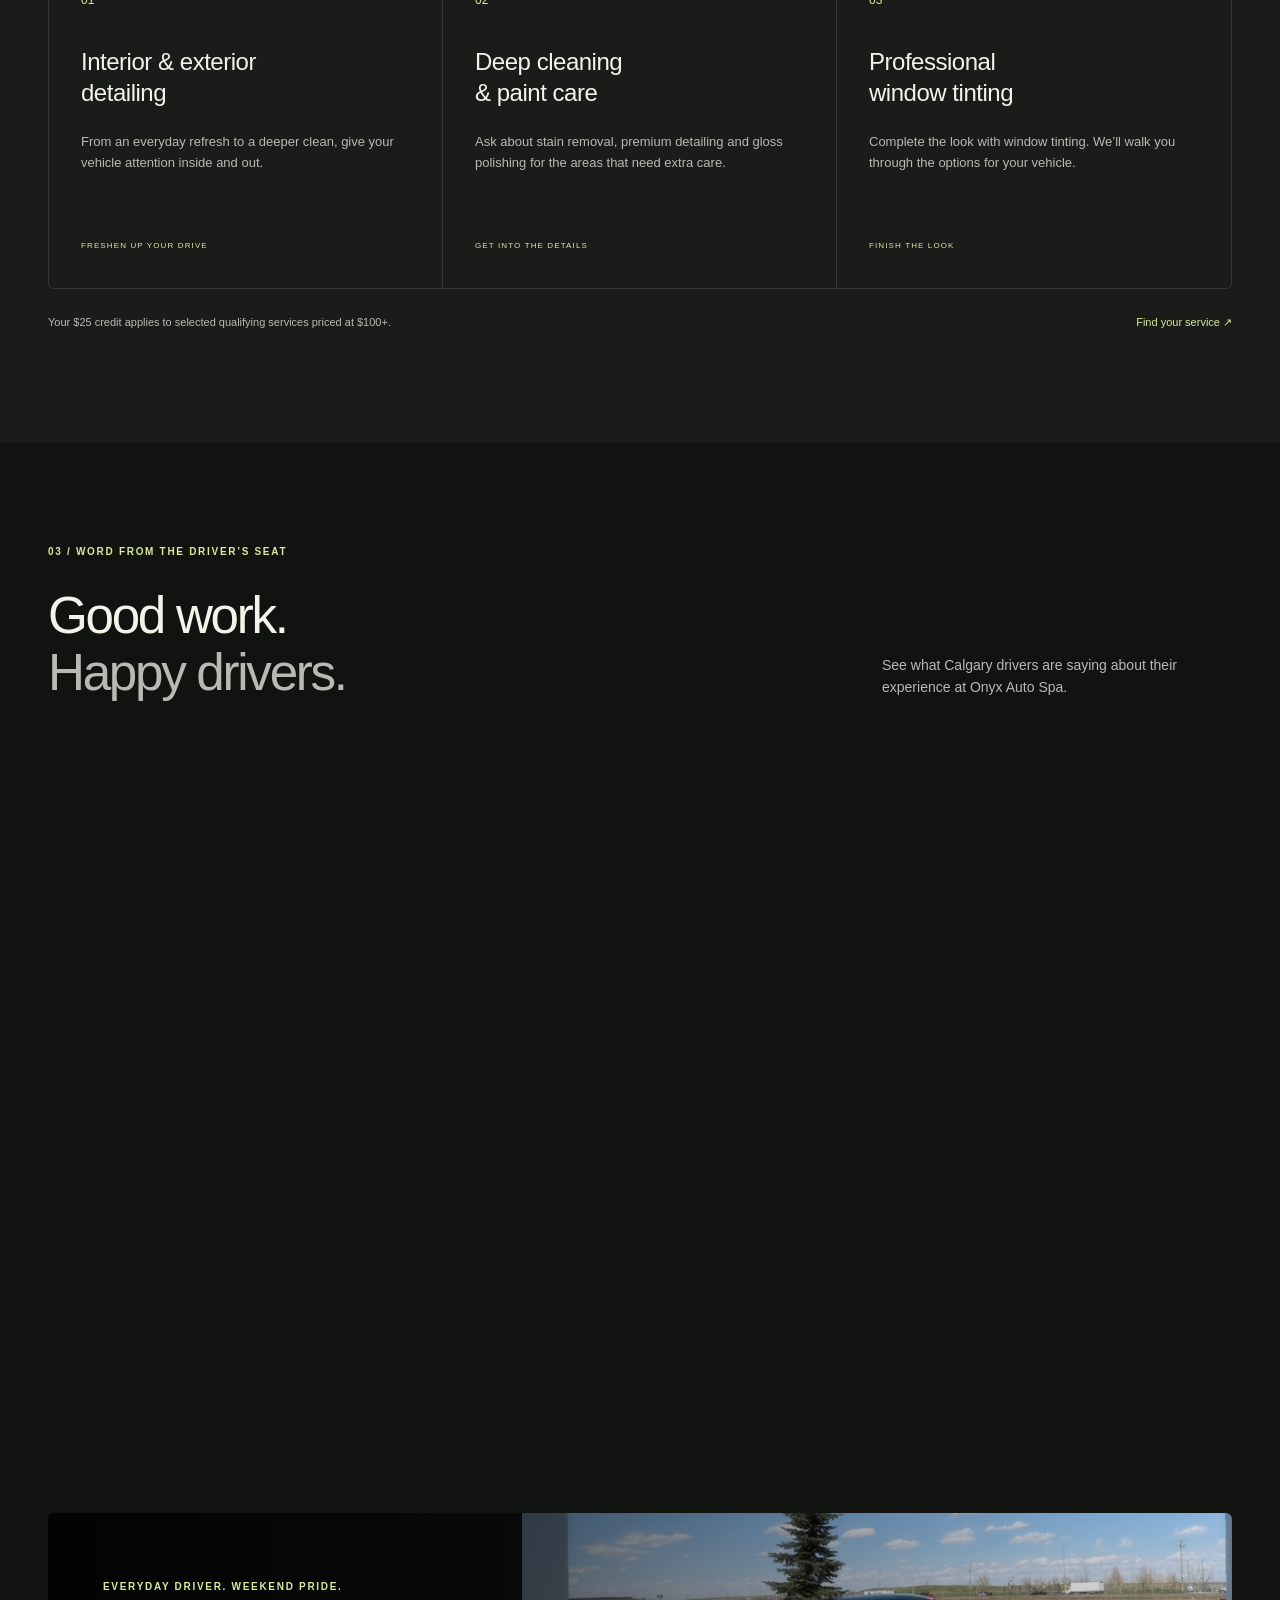
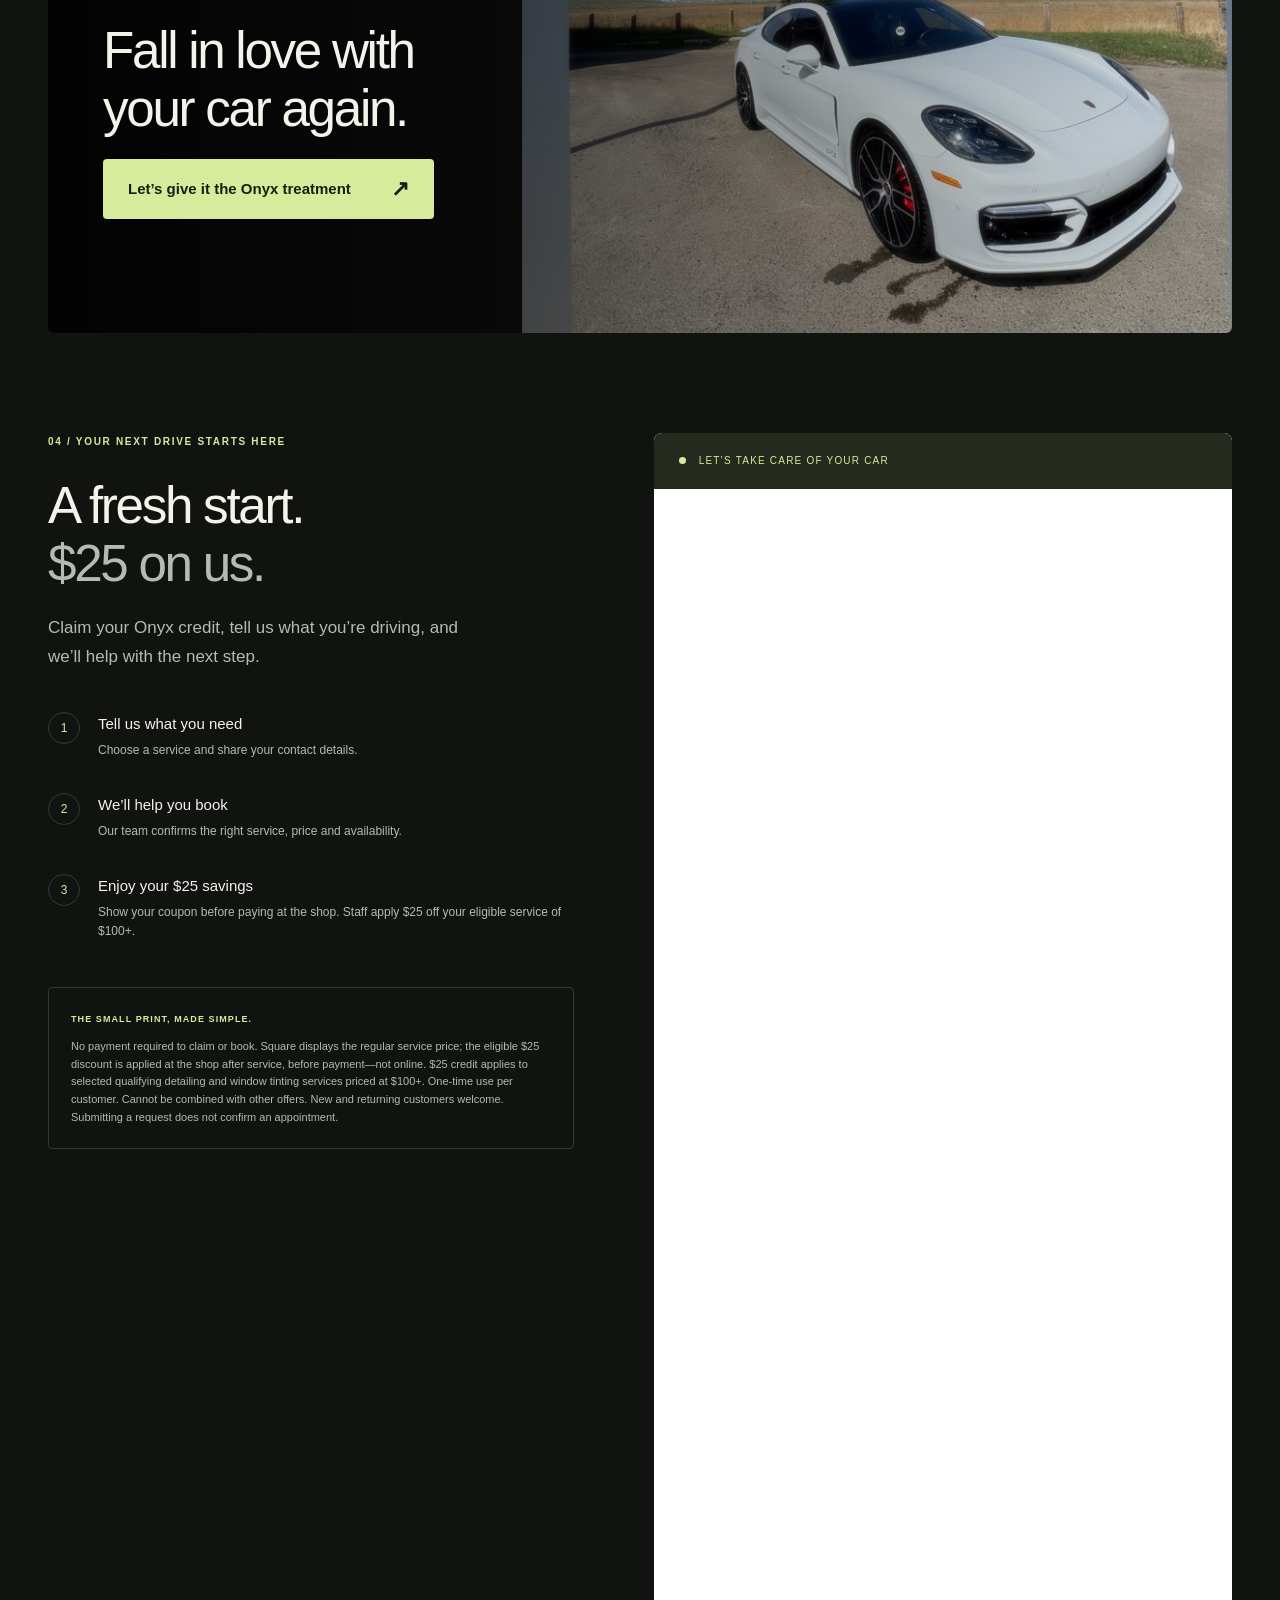
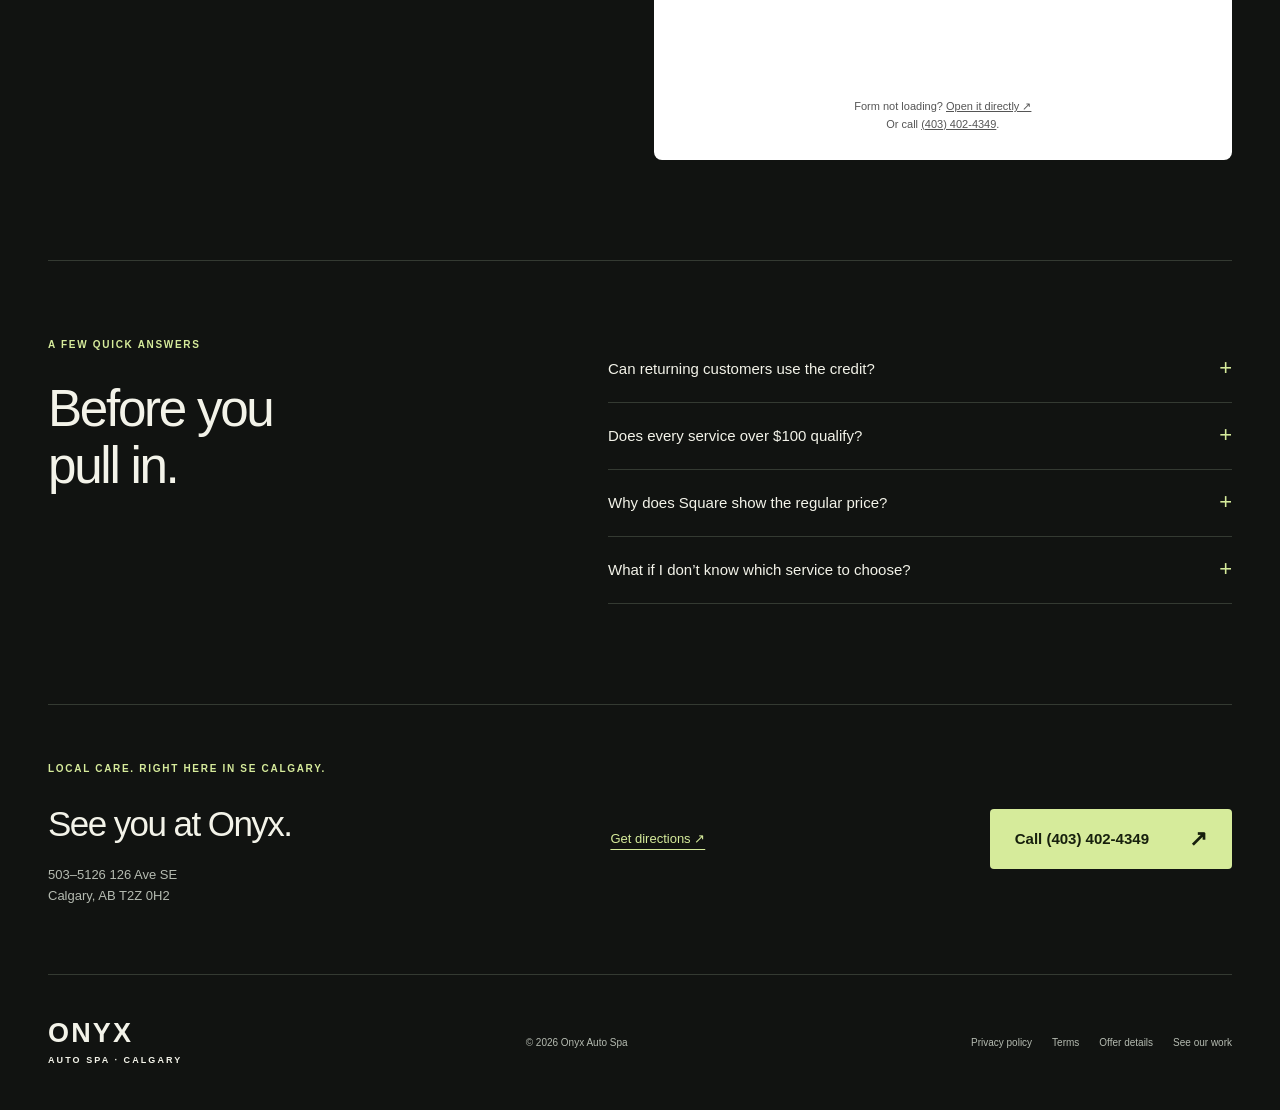
==== commit 1ad236fa: "Clarify shop redemption and refresh gallery assets" ====
--- a/index.html
+++ b/index.html
@@ -5,29 +5,29 @@
 <title>Get $25 Onyx Credit | Calgary Detailing & Window Tinting</title>
 <meta name="description" content="Your car deserves the Onyx treatment. Claim $25 toward selected detailing and window tinting services of $100+ in SE Calgary. New and returning customers welcome.">
 <link rel="canonical" href="https://book.onyxautospa.ca/"><meta property="og:url" content="https://book.onyxautospa.ca/"><meta name="theme-color" content="#111311"><meta property="og:title" content="Your car. The Onyx treatment. $25 on us."><meta property="og:description" content="Claim $25 toward selected detailing and window tinting services of $100+ in Calgary."><meta property="og:type" content="website"><meta property="og:image" content="https://book.onyxautospa.ca/assets/onyx-urus.jpg">
-<link rel="icon" href="assets/favicon.svg" type="image/svg+xml"><link rel="stylesheet" href="styles.css"><link rel="preconnect" href="https://portal.thebfsai.com"><link rel="preload" as="image" href="assets/onyx-urus.jpg">
-<script src="app.js" defer></script>
+<link rel="icon" href="assets/favicon.svg" type="image/svg+xml"><link rel="stylesheet" href="styles.css?v=20260912-gallery"><link rel="preconnect" href="https://portal.thebfsai.com"><link rel="preload" as="image" href="assets/onyx-urus.jpg">
+<script src="app.js?v=20260912-gallery" defer></script>
 </head>
 <body>
 <a class="skip" href="#main">Skip to content</a>
 <header class="header wrap"><a class="brand" href="#" aria-label="Onyx Auto Spa home">ONYX<span>AUTO SPA · CALGARY</span></a><a class="header-phone" href="tel:+14034024349">Questions? <strong>(403) 402-4349 ↗</strong></a><a class="button small" href="#claim">Claim $25 credit <span>↗</span></a></header>
 <main id="main">
 <section class="hero wrap">
-<div class="hero-copy"><p class="eyebrow"><span class="dot"></span> DETAILING & WINDOW TINTING · SE CALGARY</p><h1>Your car.<br>The <em>Onyx</em><br>treatment.</h1><p class="intro">That fresh-car feeling starts here. Give your vehicle the care it deserves—with <strong>$25 toward your next qualifying service.</strong></p><a class="button" href="#claim">Claim my $25 credit <span>↗</span></a><p class="micro">No payment required · New & returning customers</p><div class="hero-trust"><span class="stars" aria-hidden="true">★★★★★</span><span>Real cars. Real care. Right here in Calgary.</span></div></div>
+<div class="hero-copy"><p class="eyebrow"><span class="dot"></span> DETAILING & WINDOW TINTING · SE CALGARY</p><h1>Your car.<br>The <em>Onyx</em><br>treatment.</h1><p class="intro">That fresh-car feeling starts here. Give your vehicle the care it deserves—with <strong>$25 toward your next qualifying service.</strong></p><a class="button" href="#claim">Claim my $25 credit <span>↗</span></a><p class="micro">Pay after your service · New & returning customers</p><div class="hero-trust"><span class="stars" aria-hidden="true">★★★★★</span><span>Real cars. Real care. Right here in Calgary.</span></div></div>
 <div class="hero-visual"><img src="assets/onyx-urus.jpg" alt="White Lamborghini Urus outside the Onyx Auto Spa detailing centre in Calgary" width="1050" height="1400" fetchpriority="high"><div class="photo-caption"><span>THE FINISH IS IN THE DETAILS.</span><span>ONYX / YYC</span></div><div class="credit-badge"><span>A LITTLE SOMETHING<br>FOR YOUR NEXT VISIT</span><strong>$25</strong><span>ONYX CREDIT*</span></div></div>
 </section>
 <div class="offer-strip"><div class="wrap"><span>YOUR VEHICLE. YOUR RESET.</span><p><strong>$25 off</strong> selected detailing & tint services of $100+</p><a href="#terms">Offer details ↗</a></div></div>
 <section class="section wrap" id="results"><div class="section-heading"><div><p class="eyebrow">01 / THE ONYX DIFFERENCE</p><h2>Life gets messy.<br><span>We get into the details.</span></h2></div><p>Daily commutes. Weekend adventures. Everything in between. See what a little professional attention can do.</p></div>
 <div class="comparison"><figure><img src="assets/interior-before.jpg" alt="Footwell and door sill before detailing, with dirt and debris on the carpet" width="1400" height="1400" loading="lazy"><figcaption>BEFORE <span>The everyday build-up</span></figcaption></figure><figure><img src="assets/interior-after.jpg" alt="The matching footwell after detailing, with clean black carpet and a freshly cleaned door sill" width="1400" height="1400" loading="lazy"><figcaption>AFTER <span>The Onyx attention to detail</span></figcaption></figure></div><p class="image-note">Real Onyx work. Results vary with vehicle condition and the service selected.</p></section>
-<section class="section wrap work-gallery" aria-labelledby="gallery-title" aria-roledescription="carousel"><div class="section-heading"><div><p class="eyebrow">MORE FROM THE ONYX BAY</p><h2 id="gallery-title">Real work.<br><span>Worth a closer look.</span></h2></div><p>From the first wash to the finishing touches. A few more vehicles we’ve cared for, inside and out.</p></div><div class="gallery-track" id="work-photos" tabindex="0" role="group" aria-label="Onyx work photos. Swipe, scroll, or use the arrow keys."><figure class="gallery-slide"><img src="assets/onyx-mach-e.jpg" alt="Ford Mustang Mach-E outside Onyx Auto Spa" width="900" height="1200" loading="lazy" decoding="async"><figcaption><span>01</span>Ready for the road</figcaption></figure><figure class="gallery-slide"><img src="assets/onyx-premium-interior.jpg" alt="Detailed quilted black leather cabin with a protective paper floor mat" width="900" height="1200" loading="lazy" decoding="async"><figcaption><span>02</span>Care in every corner</figcaption></figure><figure class="gallery-slide"><img src="assets/onyx-foam-wash.jpg" alt="Ford Bronco covered in wash foam inside the detailing bay" width="900" height="1200" loading="lazy" decoding="async"><figcaption><span>03</span>A fresh start, in progress</figcaption></figure><figure class="gallery-slide"><img src="assets/onyx-clean-console.jpg" alt="Cleaned dashboard and centre console inside a vehicle" width="960" height="960" loading="lazy" decoding="async"><figcaption><span>04</span>The details make the difference</figcaption></figure><figure class="gallery-slide"><img src="assets/onyx-denali.jpg" alt="White GMC Yukon Denali outside the detailing centre" width="900" height="1200" loading="lazy" decoding="async"><figcaption><span>05</span>A finish to feel good about</figcaption></figure></div><div class="gallery-bottom"><p>Swipe to explore <span aria-hidden="true">↔</span></p><div class="gallery-controls"><span id="gallery-count" aria-live="polite" aria-atomic="true">1–3 of 5</span><button type="button" id="gallery-prev" aria-label="Previous photos" aria-controls="work-photos">←</button><button type="button" id="gallery-next" aria-label="Next photos" aria-controls="work-photos">→</button></div></div></section>
+<section class="section wrap work-gallery" id="work-gallery" aria-labelledby="gallery-title" aria-roledescription="carousel"><div class="section-heading"><div><p class="eyebrow">MORE FROM THE ONYX BAY</p><h2 id="gallery-title">Real work.<br><span>Worth a closer look.</span></h2></div><p>From the first wash to the finishing touches. A few more vehicles we’ve cared for, inside and out.</p></div><div class="gallery-track" id="work-photos" tabindex="0" role="group" aria-label="Onyx work photos. Swipe, scroll, or use the arrow keys."><figure class="gallery-slide"><img src="assets/onyx-mach-e.jpg" alt="Ford Mustang Mach-E outside Onyx Auto Spa" width="900" height="1200" loading="lazy" decoding="async"><figcaption><span>01</span>Ready for the road</figcaption></figure><figure class="gallery-slide"><img src="assets/onyx-premium-interior.jpg" alt="Detailed quilted black leather cabin with a protective paper floor mat" width="900" height="1200" loading="lazy" decoding="async"><figcaption><span>02</span>Care in every corner</figcaption></figure><figure class="gallery-slide"><img src="assets/onyx-foam-wash.jpg" alt="Ford Bronco covered in wash foam inside the detailing bay" width="900" height="1200" loading="lazy" decoding="async"><figcaption><span>03</span>A fresh start, in progress</figcaption></figure><figure class="gallery-slide"><img src="assets/onyx-clean-console.jpg" alt="Cleaned dashboard and centre console inside a vehicle" width="960" height="960" loading="lazy" decoding="async"><figcaption><span>04</span>The details make the difference</figcaption></figure><figure class="gallery-slide"><img src="assets/onyx-denali.jpg" alt="White GMC Yukon Denali outside the detailing centre" width="900" height="1200" loading="lazy" decoding="async"><figcaption><span>05</span>A finish to feel good about</figcaption></figure></div><div class="gallery-bottom"><p>Swipe to explore <span aria-hidden="true">↔</span></p><div class="gallery-controls"><span id="gallery-count" aria-live="polite" aria-atomic="true">1–3 of 5</span><button type="button" id="gallery-prev" aria-label="Previous photos" aria-controls="work-photos">←</button><button type="button" id="gallery-next" aria-label="Next photos" aria-controls="work-photos">→</button></div></div></section>
 <section class="section services-section"><div class="wrap"><div class="section-heading"><div><p class="eyebrow">02 / FIND YOUR FRESH START</p><h2>A cleaner cabin.<br>A sharper first impression.</h2></div><p>Tell us what your vehicle needs. We’ll help you choose the right service and confirm your price before booking.</p></div><div class="service-grid"><article><span class="service-number">01</span><h3>Interior & exterior<br> detailing</h3><p>From an everyday refresh to a deeper clean, give your vehicle attention inside and out.</p><span class="service-tag">FRESHEN UP YOUR DRIVE</span></article><article><span class="service-number">02</span><h3>Deep cleaning<br> & paint care</h3><p>Ask about stain removal, premium detailing and gloss polishing for the areas that need extra care.</p><span class="service-tag">GET INTO THE DETAILS</span></article><article><span class="service-number">03</span><h3>Professional<br> window tinting</h3><p>Complete the look with window tinting. We’ll walk you through the options for your vehicle.</p><span class="service-tag">FINISH THE LOOK</span></article></div><p class="service-foot">Your $25 credit applies to selected qualifying services priced at $100+. <a href="#claim">Find your service ↗</a></p></div></section>
 <section class="section wrap reviews" id="reviews"><div class="section-heading"><div><p class="eyebrow">03 / WORD FROM THE DRIVER’S SEAT</p><h2>Good work.<br><span>Happy drivers.</span></h2></div><p>See what Calgary drivers are saying about their experience at Onyx Auto Spa.</p></div><div class="review-widget"><iframe class="lc_reviews_widget" src="https://reputationhub.site/reputation/widgets/review_widget/LOLqZJi9KZWpow1GA6s1?widgetId=6aa5b07e10eca1061669c43d" title="Onyx Auto Spa Google customer reviews" frameborder="0" scrolling="no" height="650" style="min-width:100%;width:100%;border:0;"></iframe></div></section>
 <section class="wide-photo wrap"><img src="assets/onyx-porsche.jpg" alt="Finished Porsche photographed at Onyx Auto Spa" width="735" height="1200" loading="lazy"><div><p class="eyebrow">EVERYDAY DRIVER. WEEKEND PRIDE.</p><h2>Fall in love with<br>your car again.</h2><a class="button" href="#claim">Let’s give it the Onyx treatment <span>↗</span></a></div></section>
-<section class="section wrap claim-section" id="claim"><div class="claim-copy"><p class="eyebrow">04 / YOUR NEXT DRIVE STARTS HERE</p><h2>A fresh start.<br><span>$25 on us.</span></h2><p class="intro">Claim your Onyx credit, tell us what you’re driving, and we’ll help with the next step.</p><ol class="steps"><li><span>1</span><div><h3>Tell us what you need</h3><p>Choose a service and share your contact details.</p></div></li><li><span>2</span><div><h3>We’ll help you book</h3><p>Our team confirms the right service, price and availability.</p></div></li><li><span>3</span><div><h3>Enjoy your $25 savings</h3><p>Use your credit on a selected qualifying service of $100+.</p></div></li></ol><div class="terms" id="terms"><strong>THE SMALL PRINT, MADE SIMPLE.</strong><p>No payment required to claim. $25 credit applies to selected qualifying detailing and window tinting services priced at $100+. One-time use per customer. Cannot be combined with other offers. New and returning customers welcome. Submitting a request does not confirm an appointment.</p></div></div>
+<section class="section wrap claim-section" id="claim"><div class="claim-copy"><p class="eyebrow">04 / YOUR NEXT DRIVE STARTS HERE</p><h2>A fresh start.<br><span>$25 on us.</span></h2><p class="intro">Claim your Onyx credit, tell us what you’re driving, and we’ll help with the next step.</p><ol class="steps"><li><span>1</span><div><h3>Tell us what you need</h3><p>Choose a service and share your contact details.</p></div></li><li><span>2</span><div><h3>We’ll help you book</h3><p>Our team confirms the right service, price and availability.</p></div></li><li><span>3</span><div><h3>Enjoy your $25 savings</h3><p>Show your coupon before paying at the shop. Staff apply $25 off your eligible service of $100+.</p></div></li></ol><div class="terms" id="terms"><strong>THE SMALL PRINT, MADE SIMPLE.</strong><p>No payment required to claim or book. Square displays the regular service price; the eligible $25 discount is applied at the shop after service, before payment—not online. $25 credit applies to selected qualifying detailing and window tinting services priced at $100+. One-time use per customer. Cannot be combined with other offers. New and returning customers welcome. Submitting a request does not confirm an appointment.</p></div></div>
 <div class="form-card"><div class="form-top"><span class="dot"></span> LET’S TAKE CARE OF YOUR CAR</div><iframe src="https://portal.thebfsai.com/widget/form/N7EyQvNzWatQ19AHRpVW" style="width:100%;height:1198px;border:none;border-radius:8px" id="inline-N7EyQvNzWatQ19AHRpVW" data-layout="{'id':'INLINE'}" data-trigger-type="alwaysShow" data-trigger-value="" data-activation-type="alwaysActivated" data-activation-value="" data-deactivation-type="neverDeactivate" data-deactivation-value="" data-form-name="CLAIM YOUR $25 ONYX CREDIT" data-height="1198" data-layout-iframe-id="inline-N7EyQvNzWatQ19AHRpVW" data-form-id="N7EyQvNzWatQ19AHRpVW" data-cookie-consent="true" data-cookie-consent-provider="auto" title="CLAIM YOUR $25 ONYX CREDIT"></iframe><p class="form-help">Form not loading? <a id="direct-form" href="https://portal.thebfsai.com/widget/form/N7EyQvNzWatQ19AHRpVW" target="_blank" rel="noopener">Open it directly ↗</a><br>Or call <a href="tel:+14034024349">(403) 402-4349</a>.</p></div></section>
-<section class="section wrap faq"><div><p class="eyebrow">A FEW QUICK ANSWERS</p><h2>Before you<br>pull in.</h2></div><div><details><summary>Can returning customers use the credit?</summary><p>Yes. The offer is available to both new and returning customers, once per customer.</p></details><details><summary>Does every service over $100 qualify?</summary><p>No. The credit applies to selected qualifying detailing and window tinting services priced at $100+. Our team will confirm eligibility and your final price before booking.</p></details><details><summary>Do I pay or book an appointment now?</summary><p>No payment is required to claim your credit. Send your request and our team will help confirm the service and appointment availability.</p></details><details><summary>What if I don’t know which service to choose?</summary><p>Select “Not Sure — Help Me Choose” in the form. We’ll help you find an option for your vehicle’s condition and what you’d like done.</p></details></div></section>
+<section class="section wrap faq"><div><p class="eyebrow">A FEW QUICK ANSWERS</p><h2>Before you<br>pull in.</h2></div><div><details><summary>Can returning customers use the credit?</summary><p>Yes. The offer is available to both new and returning customers, once per customer.</p></details><details><summary>Does every service over $100 qualify?</summary><p>No. The credit applies to selected qualifying detailing and window tinting services priced at $100+. Our team will confirm eligibility and your final price before booking.</p></details><details><summary>Why does Square show the regular price?</summary><p>Square shows the regular service price before this promotion. No upfront payment is required. Show your coupon to Onyx staff after your service and before paying: they will apply the $25 discount to an eligible service at the shop. The discount is not applied online.</p></details><details><summary>What if I don’t know which service to choose?</summary><p>Select “Not Sure — Help Me Choose” in the form. We’ll help you find an option for your vehicle’s condition and what you’d like done.</p></details></div></section>
 <section class="location wrap"><div><p class="eyebrow">LOCAL CARE. RIGHT HERE IN SE CALGARY.</p><h2>See you at Onyx.</h2><p>503–5126 126 Ave SE<br>Calgary, AB T2Z 0H2</p></div><a class="text-link" href="https://www.google.com/maps/search/?api=1&query=Onyx+Auto+Spa+503+5126+126+Ave+SE+Calgary" target="_blank" rel="noopener">Get directions ↗</a><a class="button" href="tel:+14034024349">Call (403) 402-4349 <span>↗</span></a></section>
-</main><footer class="wrap"><a class="brand" href="#">ONYX<span>AUTO SPA · CALGARY</span></a><p>© 2026 Onyx Auto Spa</p><div><a href="https://onyxautospa.ca/privacy-policy/">Privacy policy</a><a href="https://onyxautospa.ca/terms-conditions/">Terms</a><a href="#terms">Offer details</a></div></footer><div class="mobile-cta"><span><strong>$25 ONYX CREDIT</strong><small>Selected services of $100+</small></span><a class="button small" href="#claim">Claim mine ↗</a></div>
+</main><footer class="wrap"><a class="brand" href="#">ONYX<span>AUTO SPA · CALGARY</span></a><p>© 2026 Onyx Auto Spa</p><div><a href="https://onyxautospa.ca/privacy-policy/">Privacy policy</a><a href="https://onyxautospa.ca/terms-conditions/">Terms</a><a href="#terms">Offer details</a><a href="#work-gallery">See our work</a></div></footer><div class="mobile-cta"><span><strong>$25 ONYX CREDIT</strong><small>Selected services of $100+</small></span><a class="button small" href="#claim">Claim mine ↗</a></div>
 <script src="https://portal.thebfsai.com/js/form_embed.js"></script>
 <script src="https://reputationhub.site/reputation/assets/review-widget.js"></script>
 </body></html>
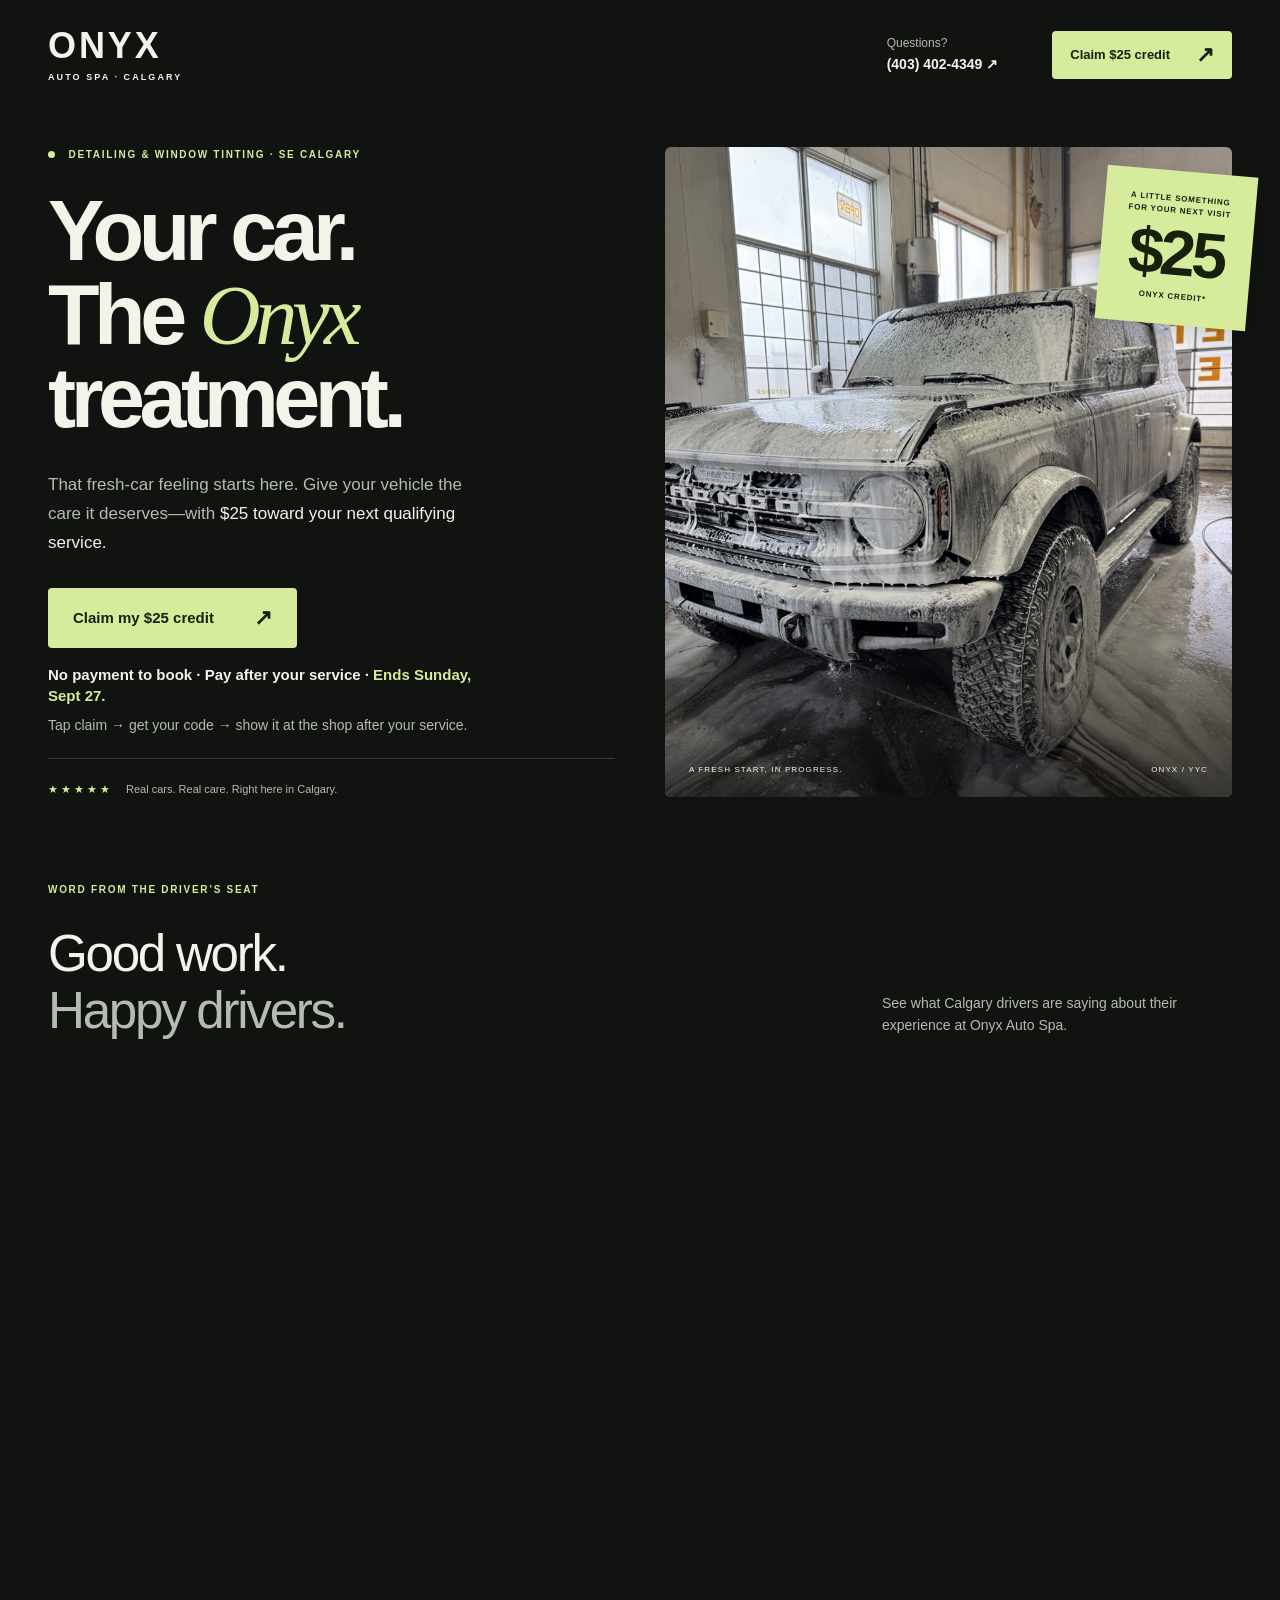
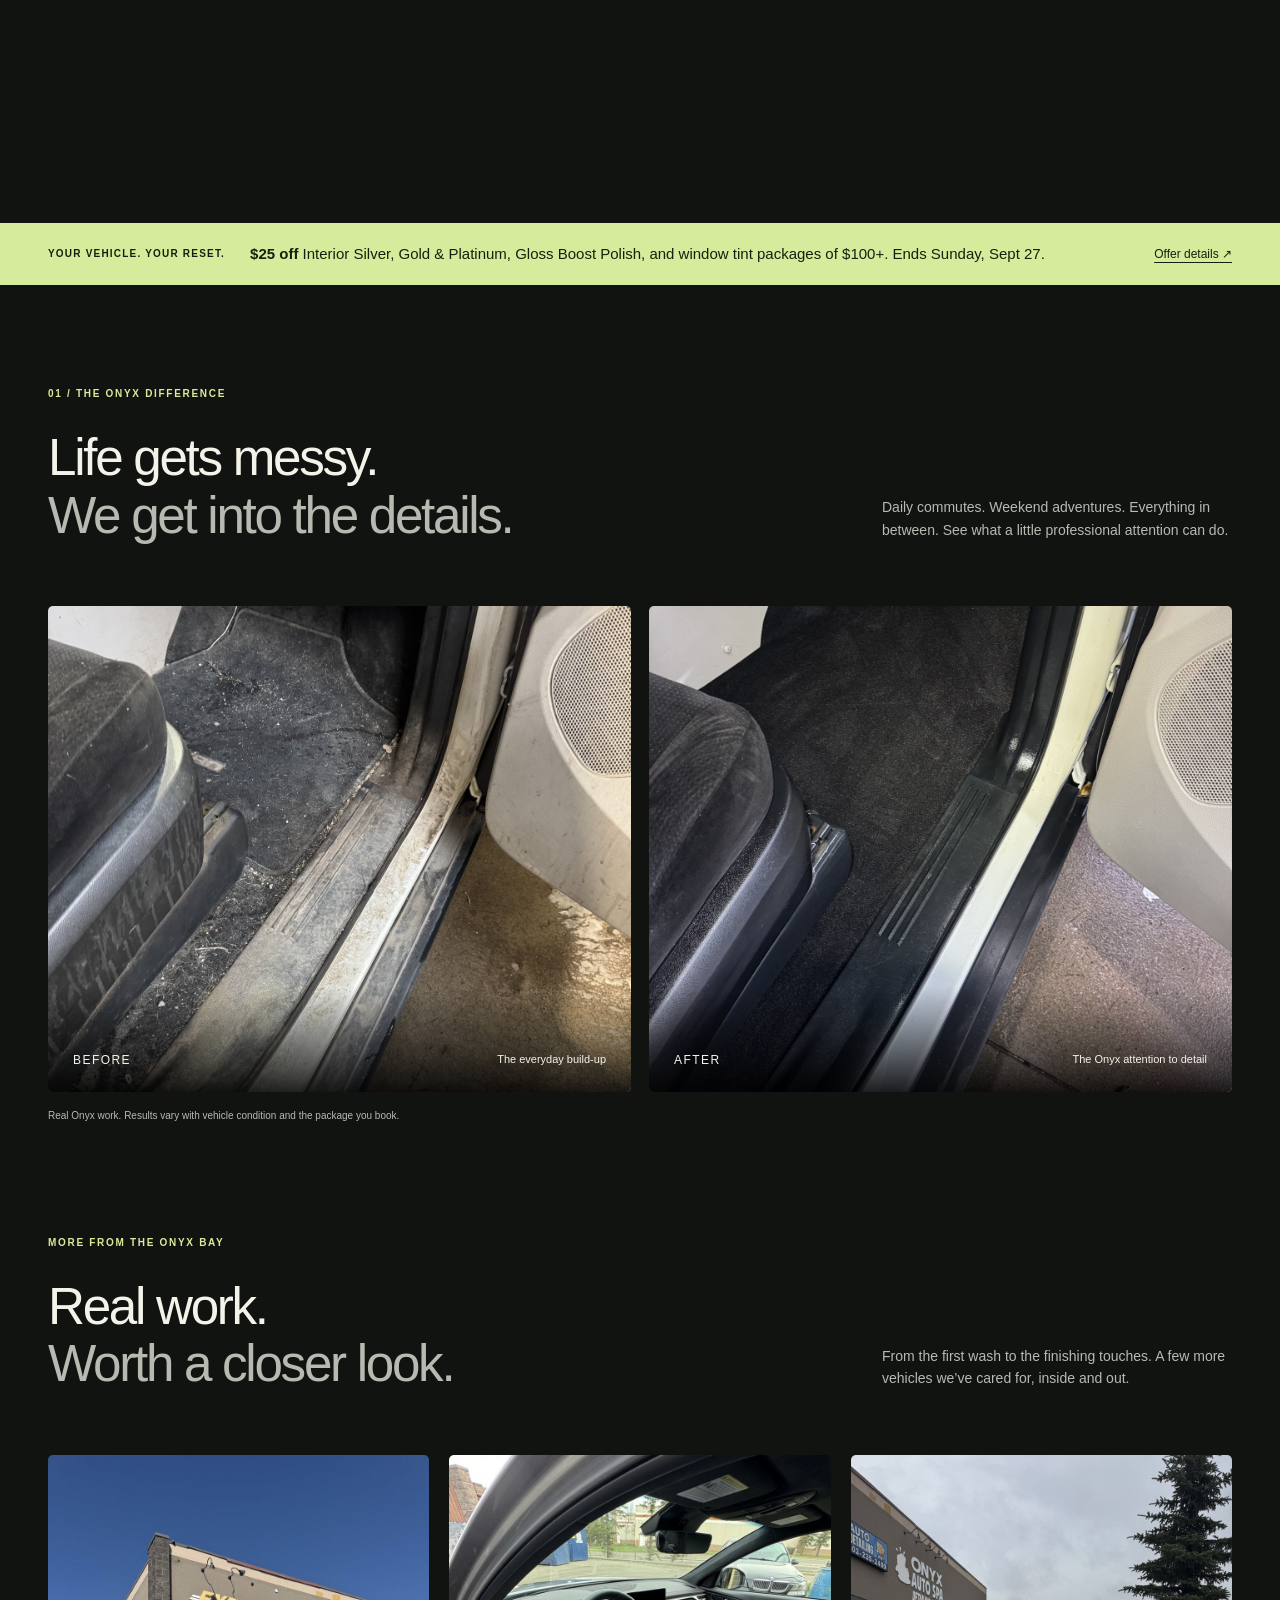
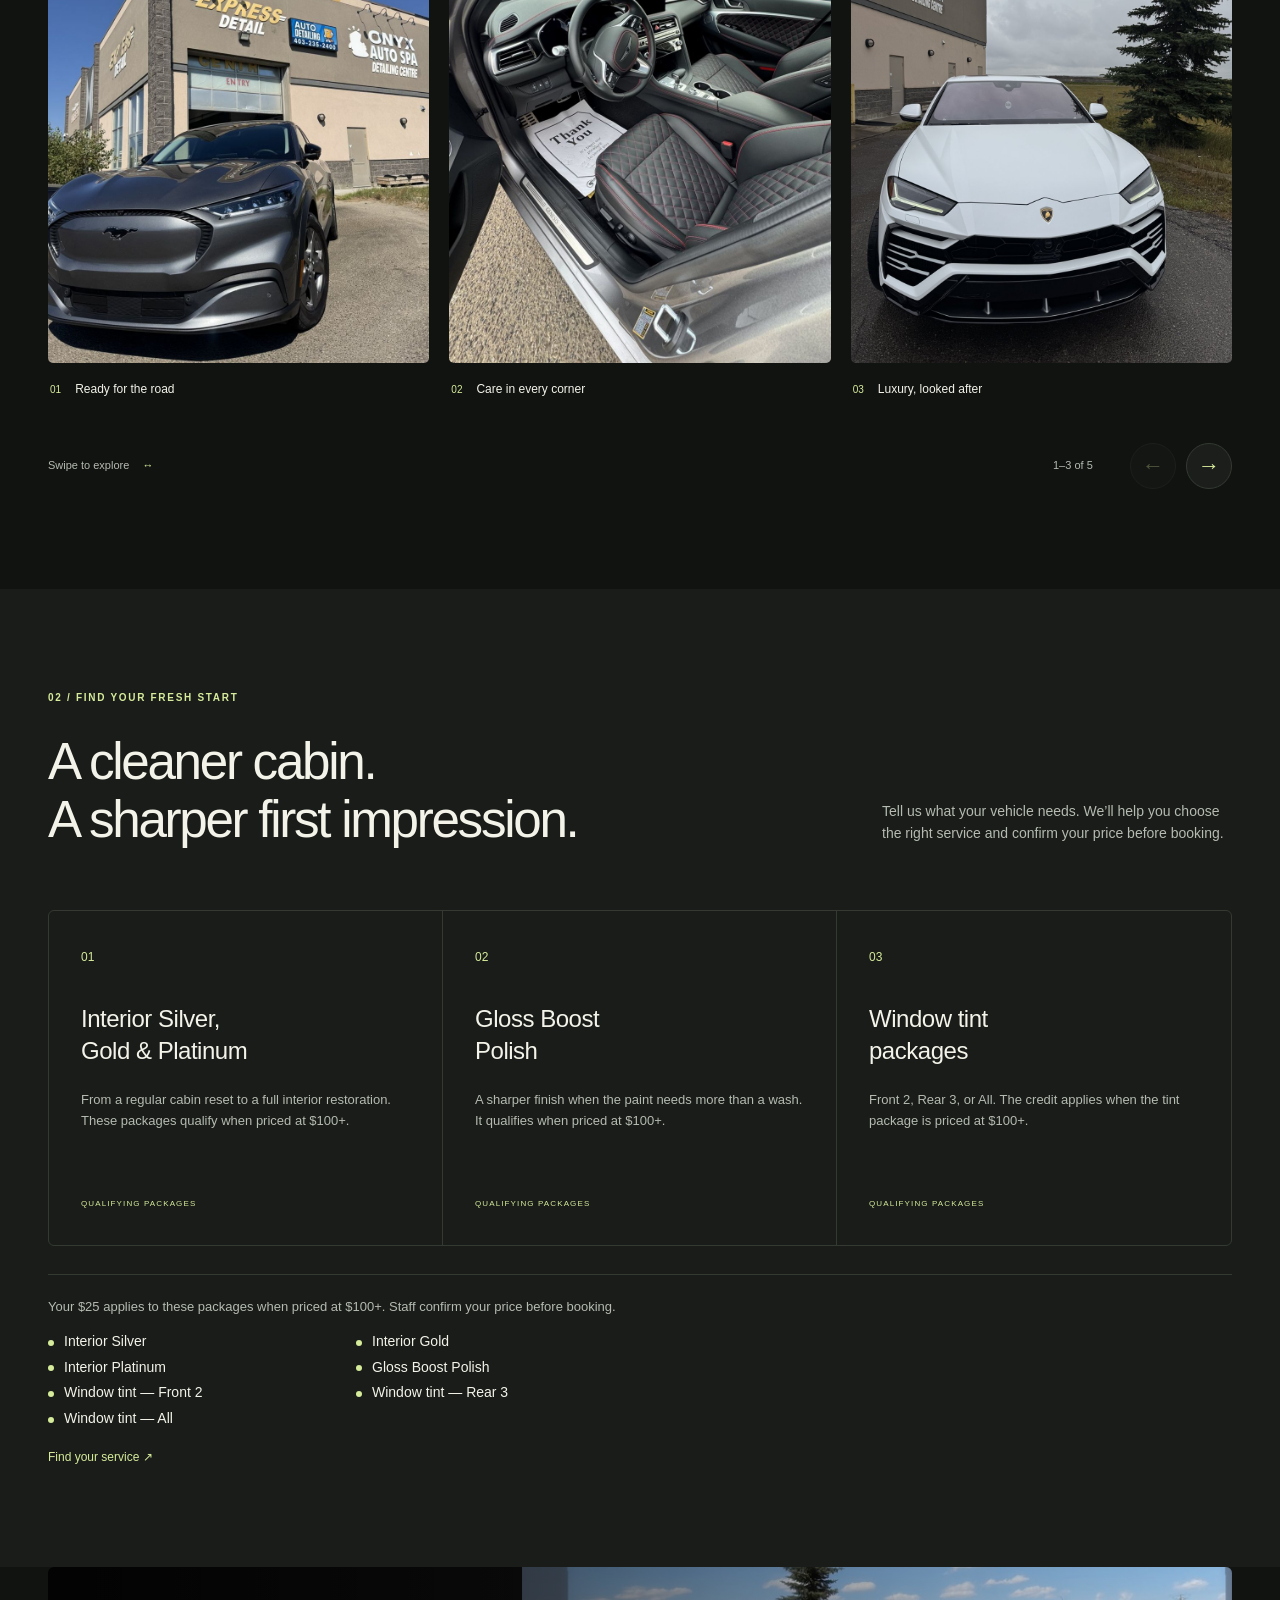
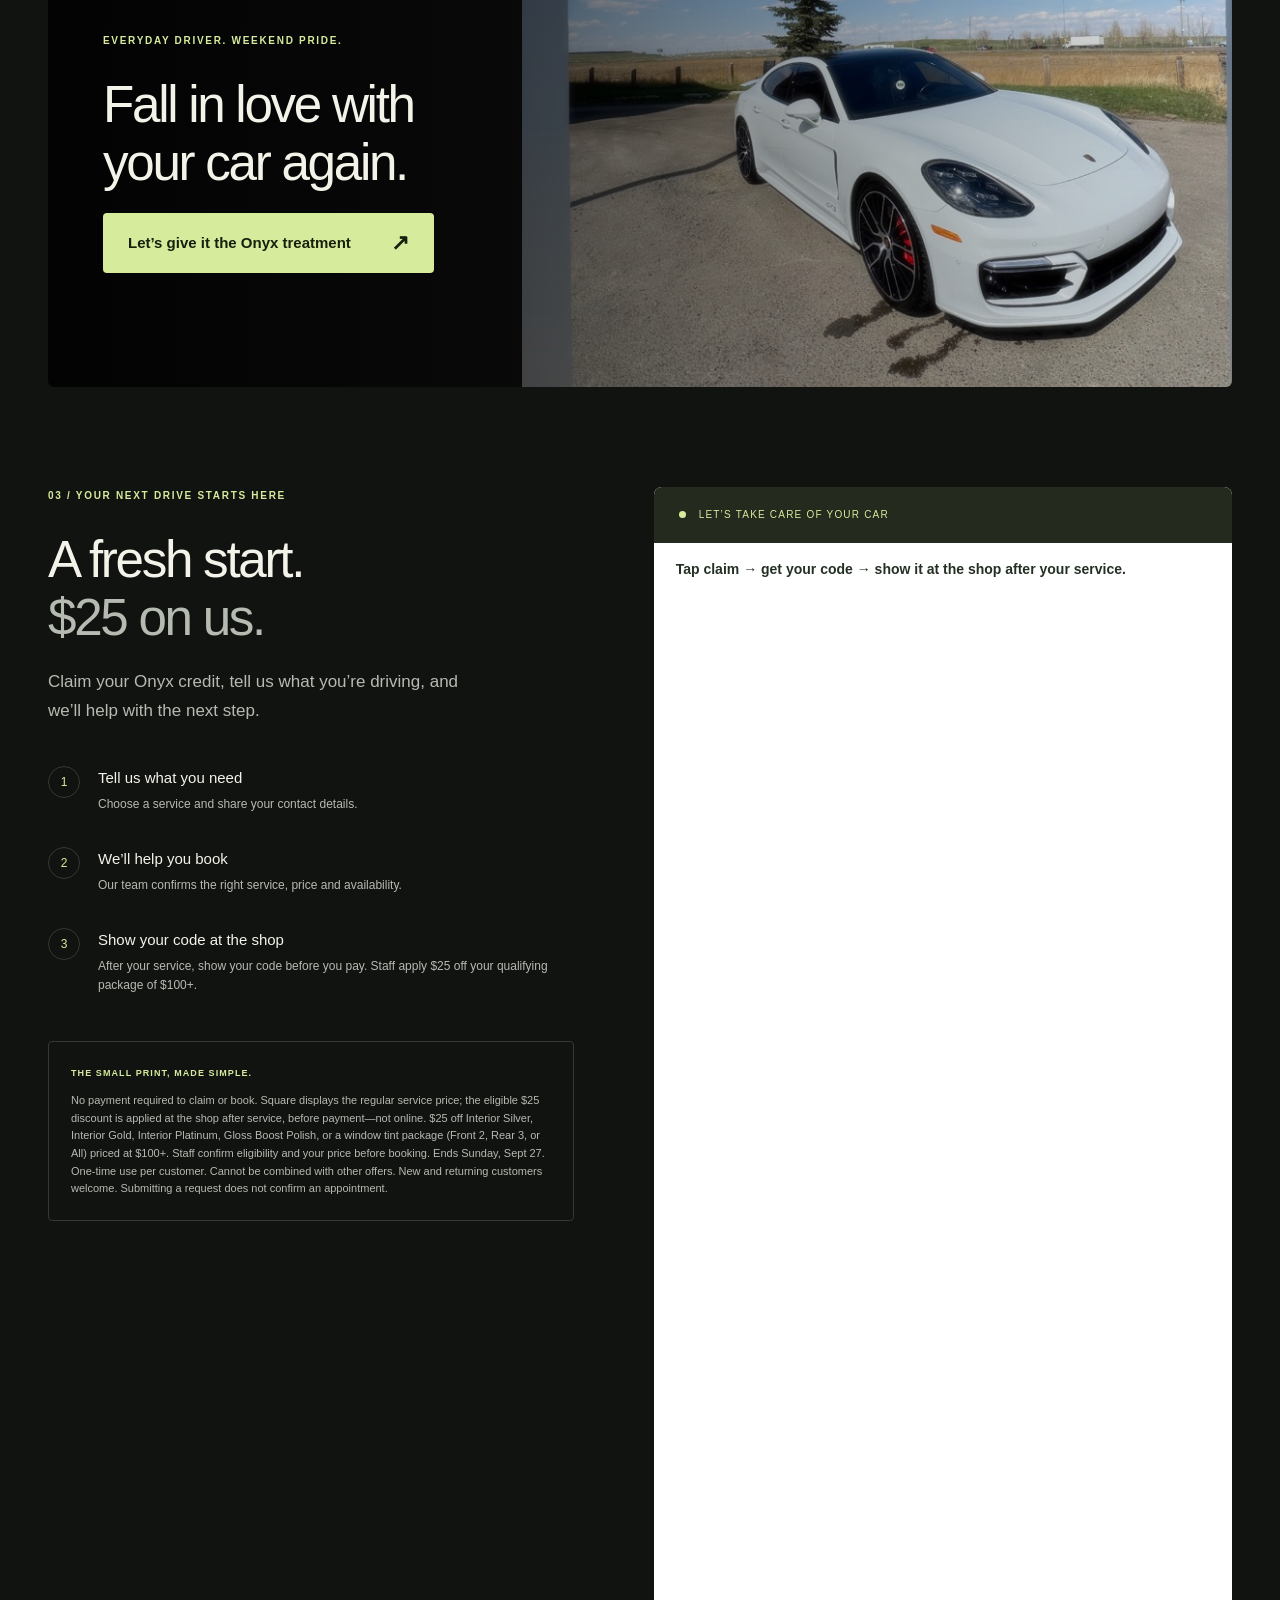
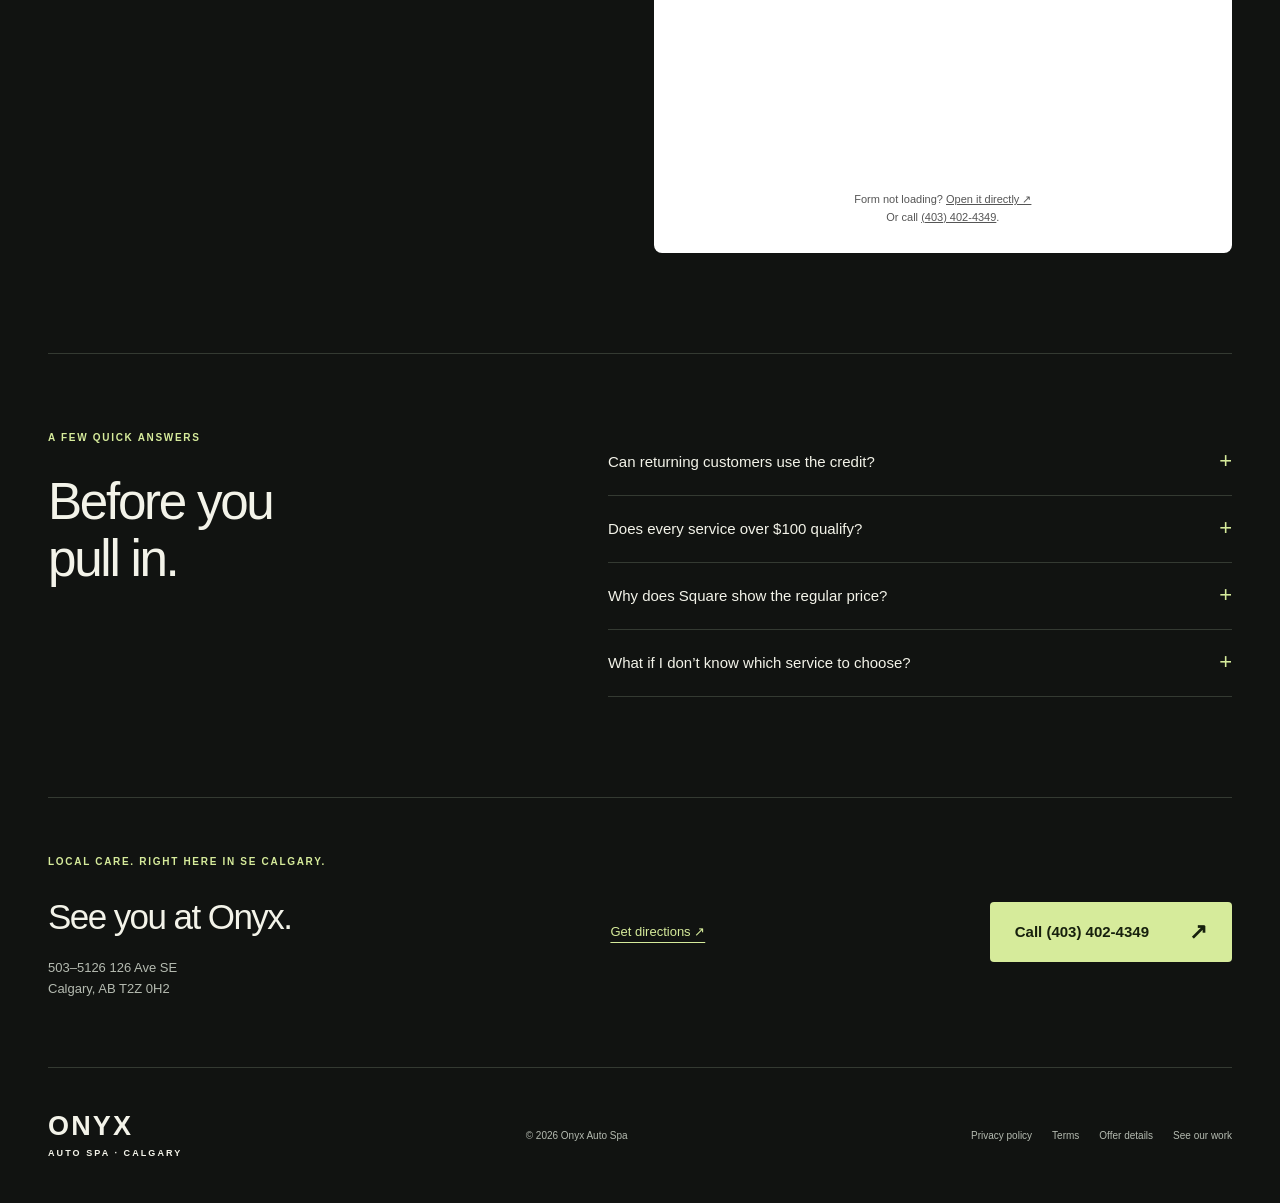
==== commit 950f3949: "Surface trust, named packages, and a Bronco hero on the $25 page Put no-payment and Sunday, Sept 27 " ====
--- a/index.html
+++ b/index.html
@@ -3,31 +3,46 @@
 <head>
 <meta charset="utf-8"><meta name="viewport" content="width=device-width, initial-scale=1">
 <title>Get $25 Onyx Credit | Calgary Detailing & Window Tinting</title>
-<meta name="description" content="Your car deserves the Onyx treatment. Claim $25 toward selected detailing and window tinting services of $100+ in SE Calgary. New and returning customers welcome.">
-<link rel="canonical" href="https://book.onyxautospa.ca/"><meta property="og:url" content="https://book.onyxautospa.ca/"><meta name="theme-color" content="#111311"><meta property="og:title" content="Your car. The Onyx treatment. $25 on us."><meta property="og:description" content="Claim $25 toward selected detailing and window tinting services of $100+ in Calgary."><meta property="og:type" content="website"><meta property="og:image" content="https://book.onyxautospa.ca/assets/onyx-urus.jpg">
-<link rel="icon" href="assets/favicon.svg" type="image/svg+xml"><link rel="stylesheet" href="styles.css?v=20260912-gallery"><link rel="preconnect" href="https://portal.thebfsai.com"><link rel="preload" as="image" href="assets/onyx-urus.jpg">
+<meta name="description" content="Claim $25 off Interior Silver, Gold or Platinum, Gloss Boost Polish, or window tint of $100+ at Onyx Auto Spa in SE Calgary. Ends Sunday, Sept 27.">
+<link rel="canonical" href="https://book.onyxautospa.ca/"><meta property="og:url" content="https://book.onyxautospa.ca/"><meta name="theme-color" content="#111311"><meta property="og:title" content="Your car. The Onyx treatment. $25 on us."><meta property="og:description" content="Claim $25 off Interior Silver, Gold, Platinum, Gloss Boost Polish, or window tint packages of $100+. Ends Sunday, Sept 27. No payment to book."><meta property="og:type" content="website"><meta property="og:image" content="https://book.onyxautospa.ca/assets/onyx-foam-wash.jpg">
+<link rel="icon" href="assets/favicon.svg" type="image/svg+xml"><link rel="stylesheet" href="styles.css?v=20260922-lp"><link rel="preconnect" href="https://portal.thebfsai.com"><link rel="preload" as="image" href="assets/onyx-foam-wash.jpg">
 <script src="app.js?v=20260912-gallery" defer></script>
+<!-- Meta Pixel Code -->
+<script>
+!function(f,b,e,v,n,t,s)
+{if(f.fbq)return;n=f.fbq=function(){n.callMethod?
+n.callMethod.apply(n,arguments):n.queue.push(arguments)};
+if(!f._fbq)f._fbq=n;n.push=n;n.loaded=!0;n.version='2.0';
+n.queue=[];t=b.createElement(e);t.async=!0;
+t.src=v;s=b.getElementsByTagName(e)[0];
+s.parentNode.insertBefore(t,s)}(window,document,'script',
+'https://connect.facebook.net/en_US/fbevents.js');
+fbq('init', '1621954292677375');
+fbq('track', 'PageView');
+</script>
+<!-- End Meta Pixel Code -->
 </head>
 <body>
+<noscript><img height="1" width="1" style="display:none" alt="" src="https://www.facebook.com/tr?id=1621954292677375&amp;ev=PageView&amp;noscript=1"></noscript>
 <a class="skip" href="#main">Skip to content</a>
 <header class="header wrap"><a class="brand" href="#" aria-label="Onyx Auto Spa home">ONYX<span>AUTO SPA · CALGARY</span></a><a class="header-phone" href="tel:+14034024349">Questions? <strong>(403) 402-4349 ↗</strong></a><a class="button small" href="#claim">Claim $25 credit <span>↗</span></a></header>
 <main id="main">
 <section class="hero wrap">
-<div class="hero-copy"><p class="eyebrow"><span class="dot"></span> DETAILING & WINDOW TINTING · SE CALGARY</p><h1>Your car.<br>The <em>Onyx</em><br>treatment.</h1><p class="intro">That fresh-car feeling starts here. Give your vehicle the care it deserves—with <strong>$25 toward your next qualifying service.</strong></p><a class="button" href="#claim">Claim my $25 credit <span>↗</span></a><p class="micro">Pay after your service · New & returning customers</p><div class="hero-trust"><span class="stars" aria-hidden="true">★★★★★</span><span>Real cars. Real care. Right here in Calgary.</span></div></div>
-<div class="hero-visual"><img src="assets/onyx-urus.jpg" alt="White Lamborghini Urus outside the Onyx Auto Spa detailing centre in Calgary" width="1050" height="1400" fetchpriority="high"><div class="photo-caption"><span>THE FINISH IS IN THE DETAILS.</span><span>ONYX / YYC</span></div><div class="credit-badge"><span>A LITTLE SOMETHING<br>FOR YOUR NEXT VISIT</span><strong>$25</strong><span>ONYX CREDIT*</span></div></div>
+<div class="hero-copy"><p class="eyebrow"><span class="dot"></span> DETAILING & WINDOW TINTING · SE CALGARY</p><h1>Your car.<br>The <em>Onyx</em><br>treatment.</h1><p class="intro">That fresh-car feeling starts here. Give your vehicle the care it deserves—with <strong>$25 toward your next qualifying service.</strong></p><a class="button" href="#claim">Claim my $25 credit <span>↗</span></a><p class="hero-reassure">No payment to book · Pay after your service · <span class="ends">Ends Sunday, Sept 27.</span></p><p class="redeem-line">Tap claim → get your code → show it at the shop after your service.</p><div class="hero-trust"><span class="stars" aria-hidden="true">★★★★★</span><span>Real cars. Real care. Right here in Calgary.</span></div></div>
+<div class="hero-visual"><img src="assets/onyx-foam-wash.jpg" alt="Ford Bronco covered in wash foam inside the Onyx Auto Spa detailing bay in SE Calgary" width="900" height="1200" fetchpriority="high"><div class="photo-caption"><span>A FRESH START, IN PROGRESS.</span><span>ONYX / YYC</span></div><div class="credit-badge"><span>A LITTLE SOMETHING<br>FOR YOUR NEXT VISIT</span><strong>$25</strong><span>ONYX CREDIT*</span></div></div>
 </section>
-<div class="offer-strip"><div class="wrap"><span>YOUR VEHICLE. YOUR RESET.</span><p><strong>$25 off</strong> selected detailing & tint services of $100+</p><a href="#terms">Offer details ↗</a></div></div>
+<section class="section wrap reviews reviews-early" id="reviews"><div class="section-heading"><div><p class="eyebrow">WORD FROM THE DRIVER’S SEAT</p><h2>Good work.<br><span>Happy drivers.</span></h2></div><p>See what Calgary drivers are saying about their experience at Onyx Auto Spa.</p></div><div class="review-widget"><iframe class="lc_reviews_widget" src="https://reputationhub.site/reputation/widgets/review_widget/LOLqZJi9KZWpow1GA6s1?widgetId=6aa5b07e10eca1061669c43d" title="Onyx Auto Spa Google customer reviews" frameborder="0" scrolling="no" height="650" style="min-width:100%;width:100%;border:0;"></iframe></div></section>
+<div class="offer-strip"><div class="wrap"><span>YOUR VEHICLE. YOUR RESET.</span><p><strong>$25 off</strong> Interior Silver, Gold &amp; Platinum, Gloss Boost Polish, and window tint packages of $100+. Ends Sunday, Sept 27.</p><a href="#terms">Offer details ↗</a></div></div>
 <section class="section wrap" id="results"><div class="section-heading"><div><p class="eyebrow">01 / THE ONYX DIFFERENCE</p><h2>Life gets messy.<br><span>We get into the details.</span></h2></div><p>Daily commutes. Weekend adventures. Everything in between. See what a little professional attention can do.</p></div>
-<div class="comparison"><figure><img src="assets/interior-before.jpg" alt="Footwell and door sill before detailing, with dirt and debris on the carpet" width="1400" height="1400" loading="lazy"><figcaption>BEFORE <span>The everyday build-up</span></figcaption></figure><figure><img src="assets/interior-after.jpg" alt="The matching footwell after detailing, with clean black carpet and a freshly cleaned door sill" width="1400" height="1400" loading="lazy"><figcaption>AFTER <span>The Onyx attention to detail</span></figcaption></figure></div><p class="image-note">Real Onyx work. Results vary with vehicle condition and the service selected.</p></section>
-<section class="section wrap work-gallery" id="work-gallery" aria-labelledby="gallery-title" aria-roledescription="carousel"><div class="section-heading"><div><p class="eyebrow">MORE FROM THE ONYX BAY</p><h2 id="gallery-title">Real work.<br><span>Worth a closer look.</span></h2></div><p>From the first wash to the finishing touches. A few more vehicles we’ve cared for, inside and out.</p></div><div class="gallery-track" id="work-photos" tabindex="0" role="group" aria-label="Onyx work photos. Swipe, scroll, or use the arrow keys."><figure class="gallery-slide"><img src="assets/onyx-mach-e.jpg" alt="Ford Mustang Mach-E outside Onyx Auto Spa" width="900" height="1200" loading="lazy" decoding="async"><figcaption><span>01</span>Ready for the road</figcaption></figure><figure class="gallery-slide"><img src="assets/onyx-premium-interior.jpg" alt="Detailed quilted black leather cabin with a protective paper floor mat" width="900" height="1200" loading="lazy" decoding="async"><figcaption><span>02</span>Care in every corner</figcaption></figure><figure class="gallery-slide"><img src="assets/onyx-foam-wash.jpg" alt="Ford Bronco covered in wash foam inside the detailing bay" width="900" height="1200" loading="lazy" decoding="async"><figcaption><span>03</span>A fresh start, in progress</figcaption></figure><figure class="gallery-slide"><img src="assets/onyx-clean-console.jpg" alt="Cleaned dashboard and centre console inside a vehicle" width="960" height="960" loading="lazy" decoding="async"><figcaption><span>04</span>The details make the difference</figcaption></figure><figure class="gallery-slide"><img src="assets/onyx-denali.jpg" alt="White GMC Yukon Denali outside the detailing centre" width="900" height="1200" loading="lazy" decoding="async"><figcaption><span>05</span>A finish to feel good about</figcaption></figure></div><div class="gallery-bottom"><p>Swipe to explore <span aria-hidden="true">↔</span></p><div class="gallery-controls"><span id="gallery-count" aria-live="polite" aria-atomic="true">1–3 of 5</span><button type="button" id="gallery-prev" aria-label="Previous photos" aria-controls="work-photos">←</button><button type="button" id="gallery-next" aria-label="Next photos" aria-controls="work-photos">→</button></div></div></section>
-<section class="section services-section"><div class="wrap"><div class="section-heading"><div><p class="eyebrow">02 / FIND YOUR FRESH START</p><h2>A cleaner cabin.<br>A sharper first impression.</h2></div><p>Tell us what your vehicle needs. We’ll help you choose the right service and confirm your price before booking.</p></div><div class="service-grid"><article><span class="service-number">01</span><h3>Interior & exterior<br> detailing</h3><p>From an everyday refresh to a deeper clean, give your vehicle attention inside and out.</p><span class="service-tag">FRESHEN UP YOUR DRIVE</span></article><article><span class="service-number">02</span><h3>Deep cleaning<br> & paint care</h3><p>Ask about stain removal, premium detailing and gloss polishing for the areas that need extra care.</p><span class="service-tag">GET INTO THE DETAILS</span></article><article><span class="service-number">03</span><h3>Professional<br> window tinting</h3><p>Complete the look with window tinting. We’ll walk you through the options for your vehicle.</p><span class="service-tag">FINISH THE LOOK</span></article></div><p class="service-foot">Your $25 credit applies to selected qualifying services priced at $100+. <a href="#claim">Find your service ↗</a></p></div></section>
-<section class="section wrap reviews" id="reviews"><div class="section-heading"><div><p class="eyebrow">03 / WORD FROM THE DRIVER’S SEAT</p><h2>Good work.<br><span>Happy drivers.</span></h2></div><p>See what Calgary drivers are saying about their experience at Onyx Auto Spa.</p></div><div class="review-widget"><iframe class="lc_reviews_widget" src="https://reputationhub.site/reputation/widgets/review_widget/LOLqZJi9KZWpow1GA6s1?widgetId=6aa5b07e10eca1061669c43d" title="Onyx Auto Spa Google customer reviews" frameborder="0" scrolling="no" height="650" style="min-width:100%;width:100%;border:0;"></iframe></div></section>
+<div class="comparison"><figure><img src="assets/interior-before.jpg" alt="Footwell and door sill before detailing, with dirt and debris on the carpet" width="1400" height="1400" loading="lazy"><figcaption>BEFORE <span>The everyday build-up</span></figcaption></figure><figure><img src="assets/interior-after.jpg" alt="The matching footwell after detailing, with clean black carpet and a freshly cleaned door sill" width="1400" height="1400" loading="lazy"><figcaption>AFTER <span>The Onyx attention to detail</span></figcaption></figure></div><p class="image-note">Real Onyx work. Results vary with vehicle condition and the package you book.</p></section>
+<section class="section wrap work-gallery" id="work-gallery" aria-labelledby="gallery-title" aria-roledescription="carousel"><div class="section-heading"><div><p class="eyebrow">MORE FROM THE ONYX BAY</p><h2 id="gallery-title">Real work.<br><span>Worth a closer look.</span></h2></div><p>From the first wash to the finishing touches. A few more vehicles we’ve cared for, inside and out.</p></div><div class="gallery-track" id="work-photos" tabindex="0" role="group" aria-label="Onyx work photos. Swipe, scroll, or use the arrow keys."><figure class="gallery-slide"><img src="assets/onyx-mach-e.jpg" alt="Ford Mustang Mach-E outside Onyx Auto Spa" width="900" height="1200" loading="lazy" decoding="async"><figcaption><span>01</span>Ready for the road</figcaption></figure><figure class="gallery-slide"><img src="assets/onyx-premium-interior.jpg" alt="Detailed quilted black leather cabin with a protective paper floor mat" width="900" height="1200" loading="lazy" decoding="async"><figcaption><span>02</span>Care in every corner</figcaption></figure><figure class="gallery-slide"><img src="assets/onyx-urus.jpg" alt="White Lamborghini Urus outside the Onyx Auto Spa detailing centre in Calgary" width="1050" height="1400" loading="lazy" decoding="async"><figcaption><span>03</span>Luxury, looked after</figcaption></figure><figure class="gallery-slide"><img src="assets/onyx-clean-console.jpg" alt="Cleaned dashboard and centre console inside a vehicle" width="960" height="960" loading="lazy" decoding="async"><figcaption><span>04</span>The details make the difference</figcaption></figure><figure class="gallery-slide"><img src="assets/onyx-denali.jpg" alt="White GMC Yukon Denali outside the detailing centre" width="900" height="1200" loading="lazy" decoding="async"><figcaption><span>05</span>A finish to feel good about</figcaption></figure></div><div class="gallery-bottom"><p>Swipe to explore <span aria-hidden="true">↔</span></p><div class="gallery-controls"><span id="gallery-count" aria-live="polite" aria-atomic="true">1–3 of 5</span><button type="button" id="gallery-prev" aria-label="Previous photos" aria-controls="work-photos">←</button><button type="button" id="gallery-next" aria-label="Next photos" aria-controls="work-photos">→</button></div></div></section>
+<section class="section services-section"><div class="wrap"><div class="section-heading"><div><p class="eyebrow">02 / FIND YOUR FRESH START</p><h2>A cleaner cabin.<br>A sharper first impression.</h2></div><p>Tell us what your vehicle needs. We’ll help you choose the right service and confirm your price before booking.</p></div><div class="service-grid"><article><span class="service-number">01</span><h3>Interior Silver,<br> Gold &amp; Platinum</h3><p>From a regular cabin reset to a full interior restoration. These packages qualify when priced at $100+.</p><span class="service-tag">QUALIFYING PACKAGES</span></article><article><span class="service-number">02</span><h3>Gloss Boost<br> Polish</h3><p>A sharper finish when the paint needs more than a wash. It qualifies when priced at $100+.</p><span class="service-tag">QUALIFYING PACKAGES</span></article><article><span class="service-number">03</span><h3>Window tint<br> packages</h3><p>Front 2, Rear 3, or All. The credit applies when the tint package is priced at $100+.</p><span class="service-tag">QUALIFYING PACKAGES</span></article></div><div class="qualifying"><p>Your $25 applies to these packages when priced at $100+. Staff confirm your price before booking.</p><ul class="package-list"><li>Interior Silver</li><li>Interior Gold</li><li>Interior Platinum</li><li>Gloss Boost Polish</li><li>Window tint — Front 2</li><li>Window tint — Rear 3</li><li>Window tint — All</li></ul><a href="#claim">Find your service ↗</a></div></div></section>
 <section class="wide-photo wrap"><img src="assets/onyx-porsche.jpg" alt="Finished Porsche photographed at Onyx Auto Spa" width="735" height="1200" loading="lazy"><div><p class="eyebrow">EVERYDAY DRIVER. WEEKEND PRIDE.</p><h2>Fall in love with<br>your car again.</h2><a class="button" href="#claim">Let’s give it the Onyx treatment <span>↗</span></a></div></section>
-<section class="section wrap claim-section" id="claim"><div class="claim-copy"><p class="eyebrow">04 / YOUR NEXT DRIVE STARTS HERE</p><h2>A fresh start.<br><span>$25 on us.</span></h2><p class="intro">Claim your Onyx credit, tell us what you’re driving, and we’ll help with the next step.</p><ol class="steps"><li><span>1</span><div><h3>Tell us what you need</h3><p>Choose a service and share your contact details.</p></div></li><li><span>2</span><div><h3>We’ll help you book</h3><p>Our team confirms the right service, price and availability.</p></div></li><li><span>3</span><div><h3>Enjoy your $25 savings</h3><p>Show your coupon before paying at the shop. Staff apply $25 off your eligible service of $100+.</p></div></li></ol><div class="terms" id="terms"><strong>THE SMALL PRINT, MADE SIMPLE.</strong><p>No payment required to claim or book. Square displays the regular service price; the eligible $25 discount is applied at the shop after service, before payment—not online. $25 credit applies to selected qualifying detailing and window tinting services priced at $100+. One-time use per customer. Cannot be combined with other offers. New and returning customers welcome. Submitting a request does not confirm an appointment.</p></div></div>
-<div class="form-card"><div class="form-top"><span class="dot"></span> LET’S TAKE CARE OF YOUR CAR</div><iframe src="https://portal.thebfsai.com/widget/form/N7EyQvNzWatQ19AHRpVW" style="width:100%;height:1198px;border:none;border-radius:8px" id="inline-N7EyQvNzWatQ19AHRpVW" data-layout="{'id':'INLINE'}" data-trigger-type="alwaysShow" data-trigger-value="" data-activation-type="alwaysActivated" data-activation-value="" data-deactivation-type="neverDeactivate" data-deactivation-value="" data-form-name="CLAIM YOUR $25 ONYX CREDIT" data-height="1198" data-layout-iframe-id="inline-N7EyQvNzWatQ19AHRpVW" data-form-id="N7EyQvNzWatQ19AHRpVW" data-cookie-consent="true" data-cookie-consent-provider="auto" title="CLAIM YOUR $25 ONYX CREDIT"></iframe><p class="form-help">Form not loading? <a id="direct-form" href="https://portal.thebfsai.com/widget/form/N7EyQvNzWatQ19AHRpVW" target="_blank" rel="noopener">Open it directly ↗</a><br>Or call <a href="tel:+14034024349">(403) 402-4349</a>.</p></div></section>
-<section class="section wrap faq"><div><p class="eyebrow">A FEW QUICK ANSWERS</p><h2>Before you<br>pull in.</h2></div><div><details><summary>Can returning customers use the credit?</summary><p>Yes. The offer is available to both new and returning customers, once per customer.</p></details><details><summary>Does every service over $100 qualify?</summary><p>No. The credit applies to selected qualifying detailing and window tinting services priced at $100+. Our team will confirm eligibility and your final price before booking.</p></details><details><summary>Why does Square show the regular price?</summary><p>Square shows the regular service price before this promotion. No upfront payment is required. Show your coupon to Onyx staff after your service and before paying: they will apply the $25 discount to an eligible service at the shop. The discount is not applied online.</p></details><details><summary>What if I don’t know which service to choose?</summary><p>Select “Not Sure — Help Me Choose” in the form. We’ll help you find an option for your vehicle’s condition and what you’d like done.</p></details></div></section>
+<section class="section wrap claim-section" id="claim"><div class="claim-copy"><p class="eyebrow">03 / YOUR NEXT DRIVE STARTS HERE</p><h2>A fresh start.<br><span>$25 on us.</span></h2><p class="intro">Claim your Onyx credit, tell us what you’re driving, and we’ll help with the next step.</p><ol class="steps"><li><span>1</span><div><h3>Tell us what you need</h3><p>Choose a service and share your contact details.</p></div></li><li><span>2</span><div><h3>We’ll help you book</h3><p>Our team confirms the right service, price and availability.</p></div></li><li><span>3</span><div><h3>Show your code at the shop</h3><p>After your service, show your code before you pay. Staff apply $25 off your qualifying package of $100+.</p></div></li></ol><div class="terms" id="terms"><strong>THE SMALL PRINT, MADE SIMPLE.</strong><p>No payment required to claim or book. Square displays the regular service price; the eligible $25 discount is applied at the shop after service, before payment—not online. $25 off Interior Silver, Interior Gold, Interior Platinum, Gloss Boost Polish, or a window tint package (Front 2, Rear 3, or All) priced at $100+. Staff confirm eligibility and your price before booking. Ends Sunday, Sept 27. One-time use per customer. Cannot be combined with other offers. New and returning customers welcome. Submitting a request does not confirm an appointment.</p></div></div>
+<div class="form-card"><div class="form-top"><span class="dot"></span> LET’S TAKE CARE OF YOUR CAR</div><p class="redeem-line form-redeem">Tap claim → get your code → show it at the shop after your service.</p><iframe src="https://portal.thebfsai.com/widget/form/N7EyQvNzWatQ19AHRpVW" style="width:100%;height:1198px;border:none;border-radius:8px" id="inline-N7EyQvNzWatQ19AHRpVW" data-layout="{'id':'INLINE'}" data-trigger-type="alwaysShow" data-trigger-value="" data-activation-type="alwaysActivated" data-activation-value="" data-deactivation-type="neverDeactivate" data-deactivation-value="" data-form-name="CLAIM YOUR $25 ONYX CREDIT" data-height="1198" data-layout-iframe-id="inline-N7EyQvNzWatQ19AHRpVW" data-form-id="N7EyQvNzWatQ19AHRpVW" data-cookie-consent="true" data-cookie-consent-provider="auto" title="CLAIM YOUR $25 ONYX CREDIT"></iframe><p class="form-help">Form not loading? <a id="direct-form" href="https://portal.thebfsai.com/widget/form/N7EyQvNzWatQ19AHRpVW" target="_blank" rel="noopener">Open it directly ↗</a><br>Or call <a href="tel:+14034024349">(403) 402-4349</a>.</p></div></section>
+<section class="section wrap faq"><div><p class="eyebrow">A FEW QUICK ANSWERS</p><h2>Before you<br>pull in.</h2></div><div><details><summary>Can returning customers use the credit?</summary><p>Yes. The offer is available to both new and returning customers, once per customer.</p></details><details><summary>Does every service over $100 qualify?</summary><p>No. The $25 credit applies to Interior Silver, Interior Gold, Interior Platinum, Gloss Boost Polish, and window tint packages (Front 2, Rear 3, or All) when that package is priced at $100 or more. Staff confirm eligibility and your final price before booking. Ends Sunday, Sept 27.</p></details><details><summary>Why does Square show the regular price?</summary><p>Square shows the regular service price before this promotion. No upfront payment is required. Show your coupon to Onyx staff after your service and before paying: they will apply the $25 discount to an eligible service at the shop. The discount is not applied online.</p></details><details><summary>What if I don’t know which service to choose?</summary><p>Select “Not Sure — Help Me Choose” in the form. We’ll help you find an option for your vehicle’s condition and what you’d like done.</p></details></div></section>
 <section class="location wrap"><div><p class="eyebrow">LOCAL CARE. RIGHT HERE IN SE CALGARY.</p><h2>See you at Onyx.</h2><p>503–5126 126 Ave SE<br>Calgary, AB T2Z 0H2</p></div><a class="text-link" href="https://www.google.com/maps/search/?api=1&query=Onyx+Auto+Spa+503+5126+126+Ave+SE+Calgary" target="_blank" rel="noopener">Get directions ↗</a><a class="button" href="tel:+14034024349">Call (403) 402-4349 <span>↗</span></a></section>
-</main><footer class="wrap"><a class="brand" href="#">ONYX<span>AUTO SPA · CALGARY</span></a><p>© 2026 Onyx Auto Spa</p><div><a href="https://onyxautospa.ca/privacy-policy/">Privacy policy</a><a href="https://onyxautospa.ca/terms-conditions/">Terms</a><a href="#terms">Offer details</a><a href="#work-gallery">See our work</a></div></footer><div class="mobile-cta"><span><strong>$25 ONYX CREDIT</strong><small>Selected services of $100+</small></span><a class="button small" href="#claim">Claim mine ↗</a></div>
+</main><footer class="wrap"><a class="brand" href="#">ONYX<span>AUTO SPA · CALGARY</span></a><p>© 2026 Onyx Auto Spa</p><div><a href="https://onyxautospa.ca/privacy-policy/">Privacy policy</a><a href="https://onyxautospa.ca/terms-conditions/">Terms</a><a href="#terms">Offer details</a><a href="#work-gallery">See our work</a></div></footer><div class="mobile-cta"><span><strong>$25 ONYX CREDIT</strong><small>Ends Sunday, Sept 27</small></span><a class="button small" href="#claim">Claim $25 <span aria-hidden="true">↗</span></a></div>
 <script src="https://portal.thebfsai.com/js/form_embed.js"></script>
 <script src="https://reputationhub.site/reputation/assets/review-widget.js"></script>
 </body></html>
--- a/styles.css
+++ b/styles.css
@@ -6,3 +6,27 @@
 .reviews{display:block}.review-widget{min-width:0;border-radius:8px;overflow:hidden}.lc_reviews_widget{display:block}
 /* Work gallery: native scrolling stays usable even without JavaScript. */
 .work-gallery{padding-top:0}.gallery-track{display:flex;gap:20px;overflow-x:auto;scroll-snap-type:x mandatory;scroll-behavior:smooth;overscroll-behavior-x:contain;scrollbar-width:thin;scrollbar-color:var(--line) transparent;padding-bottom:12px}.gallery-slide{flex:0 0 calc((100% - 40px)/3);min-width:0;scroll-snap-align:start}.gallery-slide img{width:100%;height:auto;aspect-ratio:3/4;object-fit:cover;border-radius:5px;background:var(--panel)}.gallery-slide figcaption{display:flex;gap:14px;align-items:baseline;padding:17px 2px;font-size:12px;color:var(--ink)}.gallery-slide figcaption span{color:var(--accent);font-size:10px}.gallery-bottom{display:flex;justify-content:space-between;align-items:center;gap:15px;margin-top:15px}.gallery-bottom>p{font-size:11px;color:var(--muted)}.gallery-bottom>p span{color:var(--accent);padding-left:10px}.gallery-controls{display:flex;align-items:center;gap:10px}.gallery-controls>span{font-size:11px;color:var(--muted);margin-right:12px;min-width:55px}.gallery-controls button{width:46px;height:46px;border:1px solid var(--line);border-radius:50%;background:var(--panel);color:var(--accent);font-size:22px;cursor:pointer}.gallery-controls button:hover:not(:disabled){background:var(--accent);color:#17200d}.gallery-controls button:disabled{opacity:.3;cursor:default}.gallery-controls button:focus-visible,.gallery-track:focus-visible{outline:2px solid var(--accent);outline-offset:4px}@media(max-width:900px){.gallery-slide{flex-basis:calc((100% - 20px)/2)}}@media(max-width:700px){.gallery-track{gap:14px}.gallery-slide{flex-basis:86%}.gallery-slide figcaption{font-size:11px}.gallery-controls button{width:44px;height:44px}.gallery-bottom>p{font-size:10px}}@media(prefers-reduced-motion:reduce){.gallery-track{scroll-behavior:auto}}
+
+/* Conversion quick wins: trust and redemption under the hero CTA, named packages, early reviews, sticky bar clearance. */
+.hero-reassure{margin:16px 0 8px;max-width:440px;color:var(--ink);font-size:15px;font-weight:700;line-height:1.45}
+.hero-reassure .ends{color:var(--accent)}
+.redeem-line{margin:0 0 22px;max-width:440px;color:var(--muted);font-size:14px;line-height:1.5}
+.form-card .form-redeem{max-width:none;margin:0;padding:16px 22px 2px;color:#243024;background:#fff;font-size:14px;font-weight:600}
+.qualifying{margin-top:28px;padding-top:22px;border-top:1px solid var(--line);color:var(--muted);font-size:13px}
+.qualifying>p{margin:0 0 8px}
+.qualifying>a{color:var(--accent);font-size:12px}
+.package-list{display:grid;grid-template-columns:repeat(2,minmax(0,280px));gap:6px 28px;margin:14px 0 18px;padding:0;list-style:none;color:var(--ink);font-size:14px;line-height:1.4}
+.package-list li{padding-left:16px;position:relative}
+.package-list li:before{content:"";position:absolute;left:0;top:.55em;width:6px;height:6px;border-radius:50%;background:var(--accent)}
+.reviews-early{padding-top:12px;padding-bottom:72px}
+.offer-strip p{flex:1;min-width:0}
+@media(max-width:700px){
+  .hero-reassure,.hero-copy>.redeem-line{text-align:center;margin-left:auto;margin-right:auto}
+  .hero-reassure{font-size:13px}
+  .hero-visual>img{object-position:center}
+  .package-list{grid-template-columns:1fr}
+  .reviews-early{padding-top:4px;padding-bottom:48px}
+  body:has(.mobile-cta){padding-bottom:calc(92px + env(safe-area-inset-bottom))}
+  footer{padding-bottom:36px}
+  html{scroll-padding-bottom:calc(92px + env(safe-area-inset-bottom))}
+}
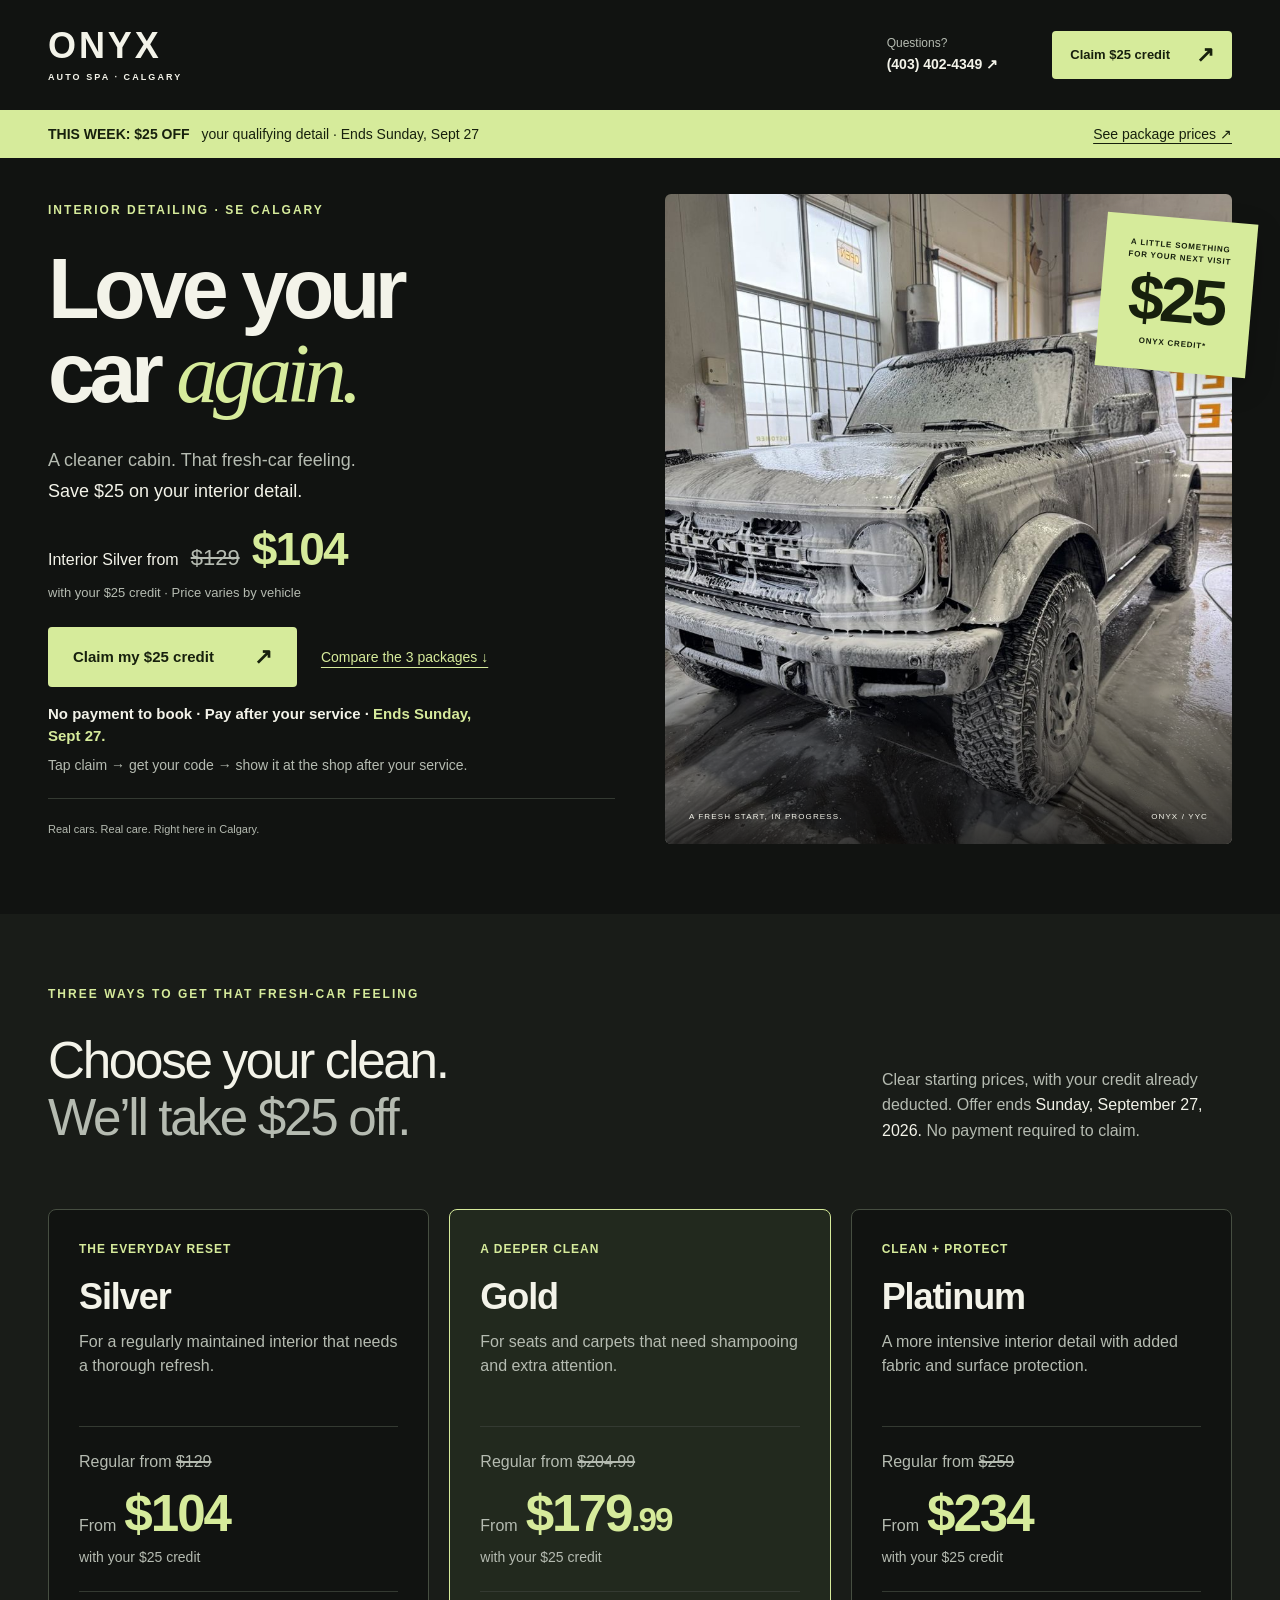
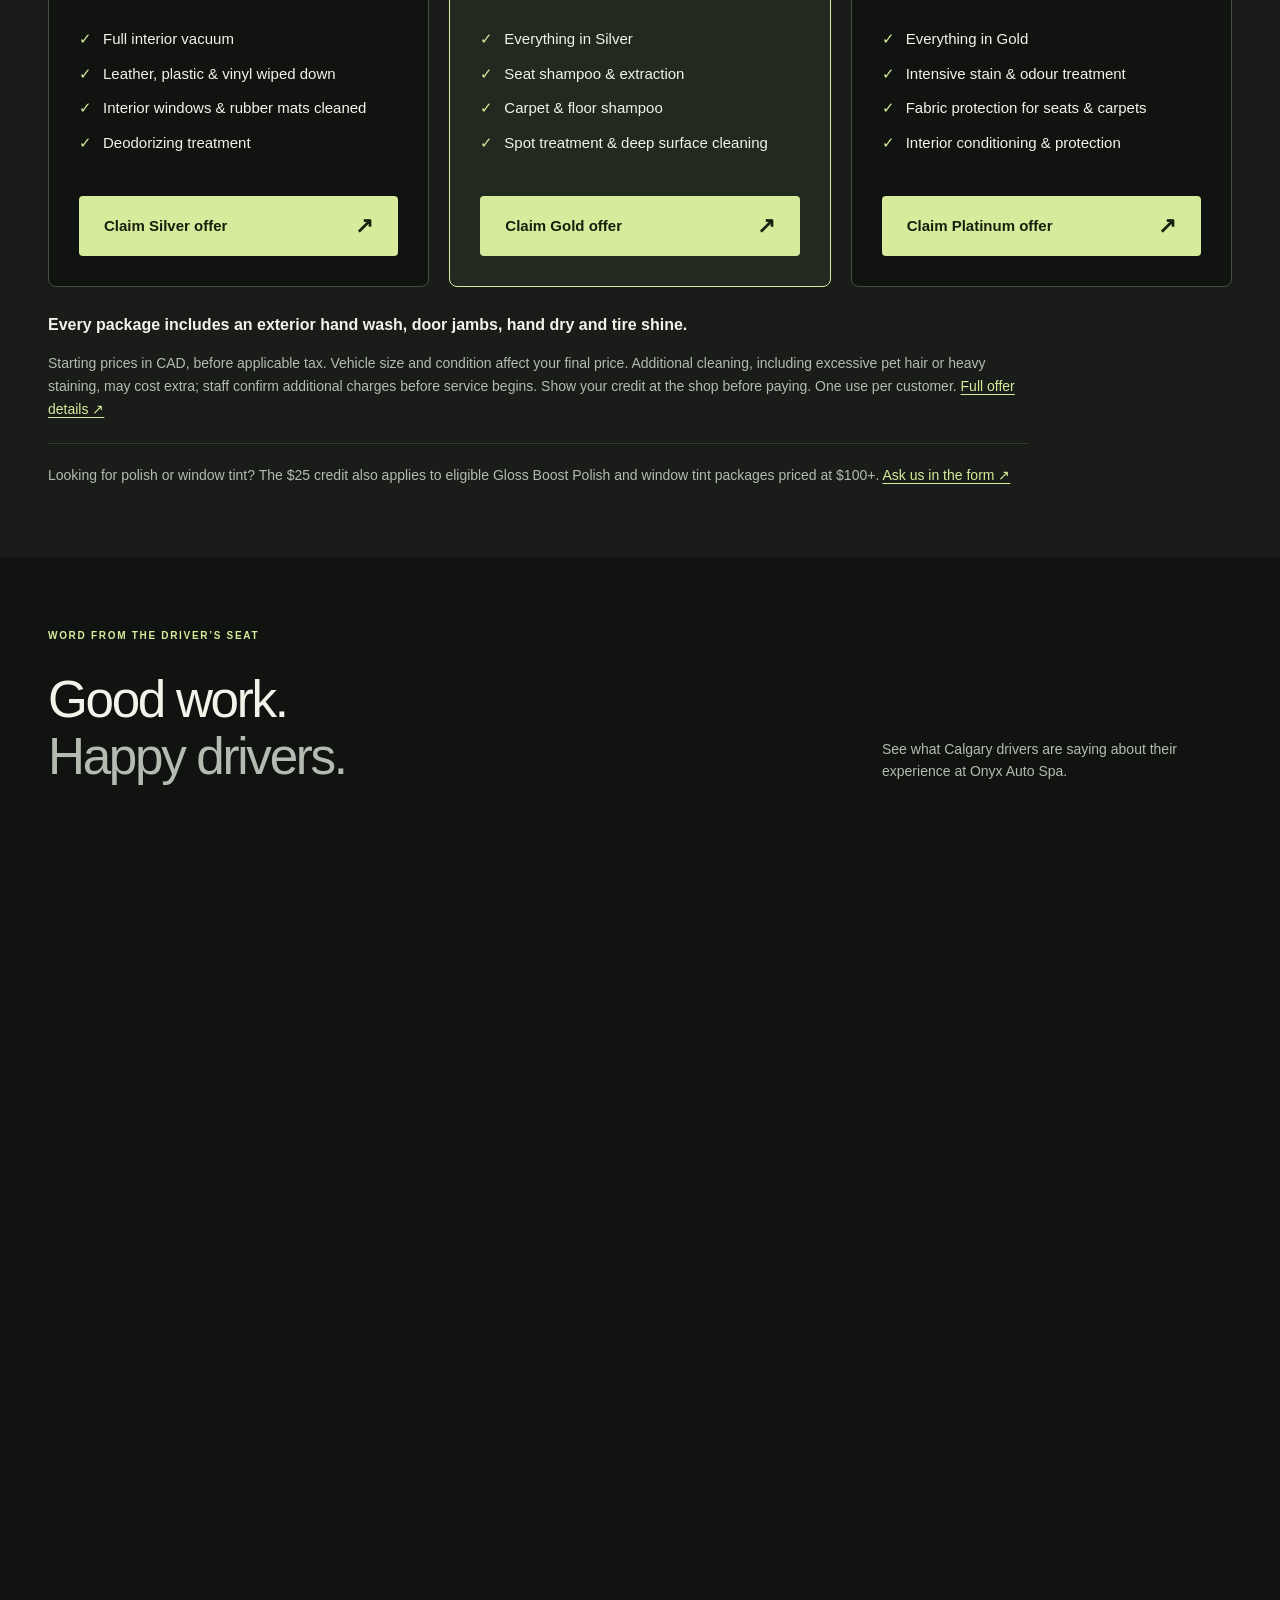
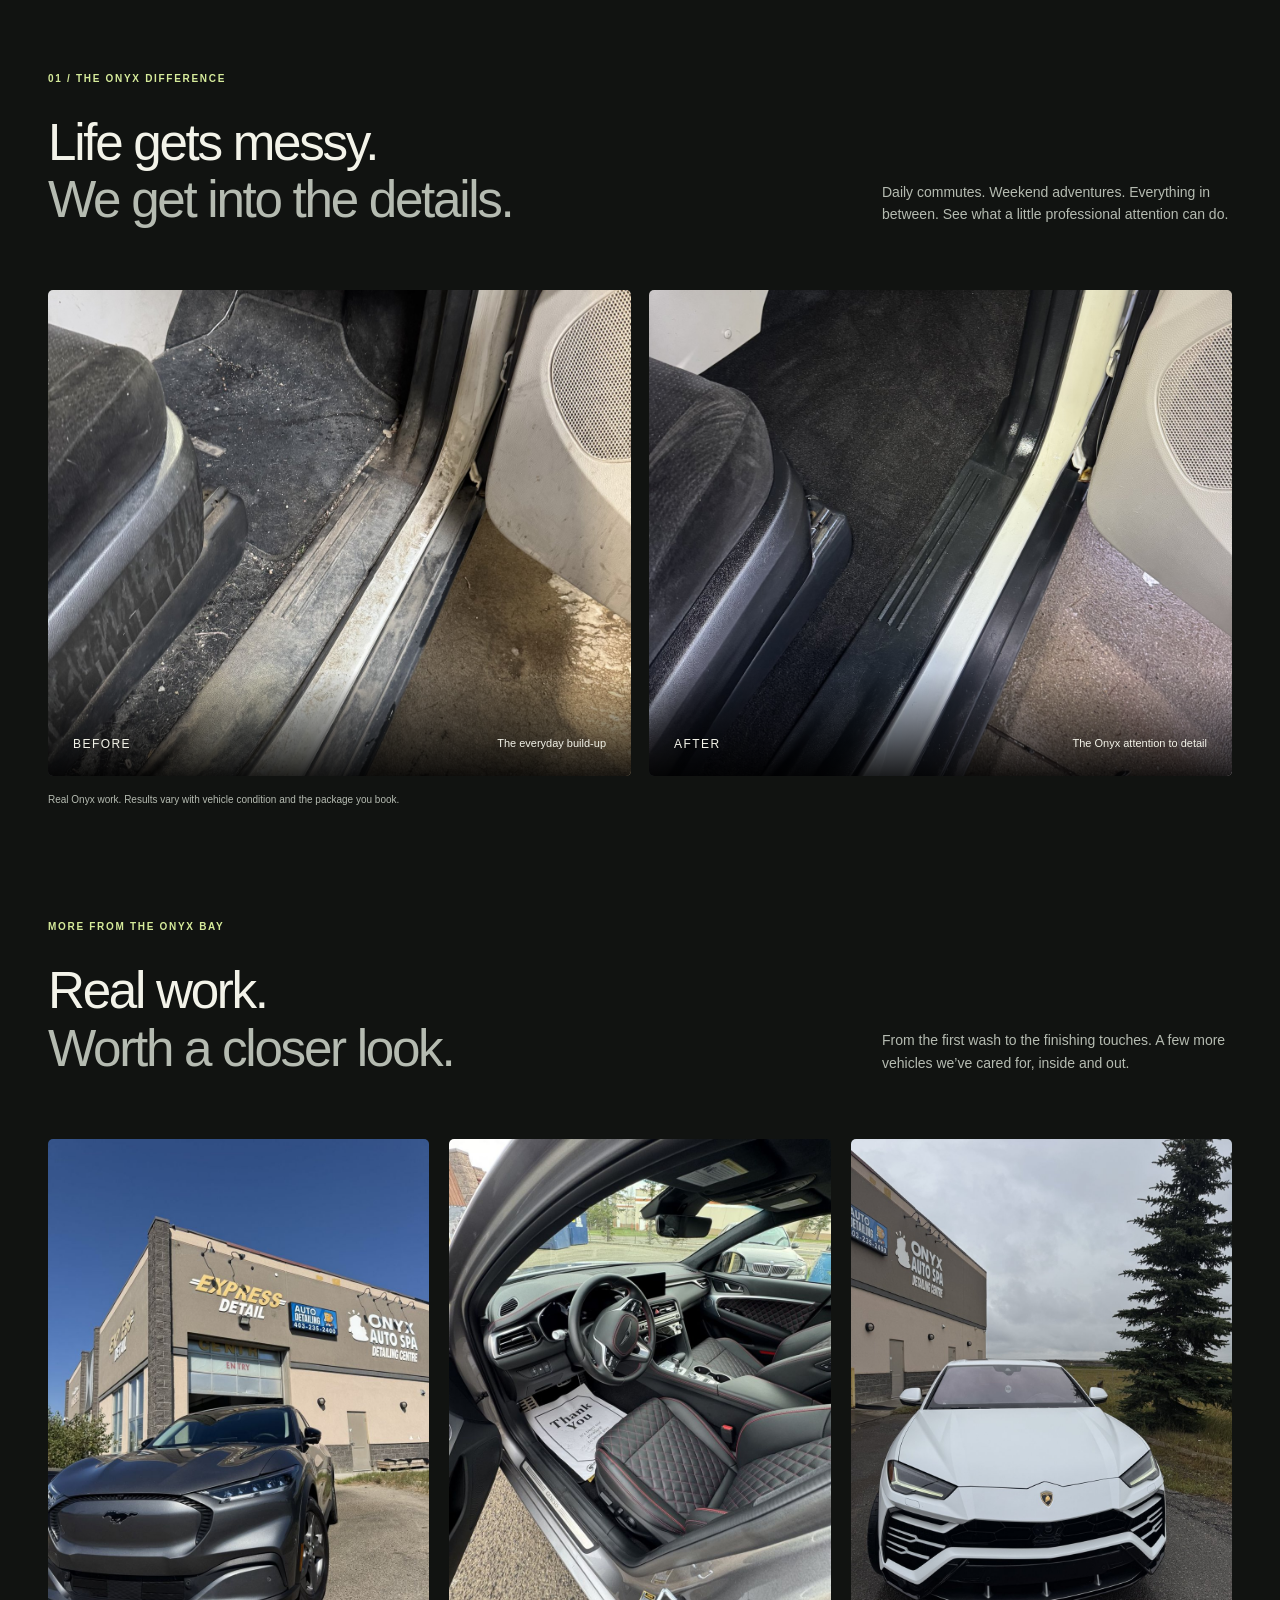
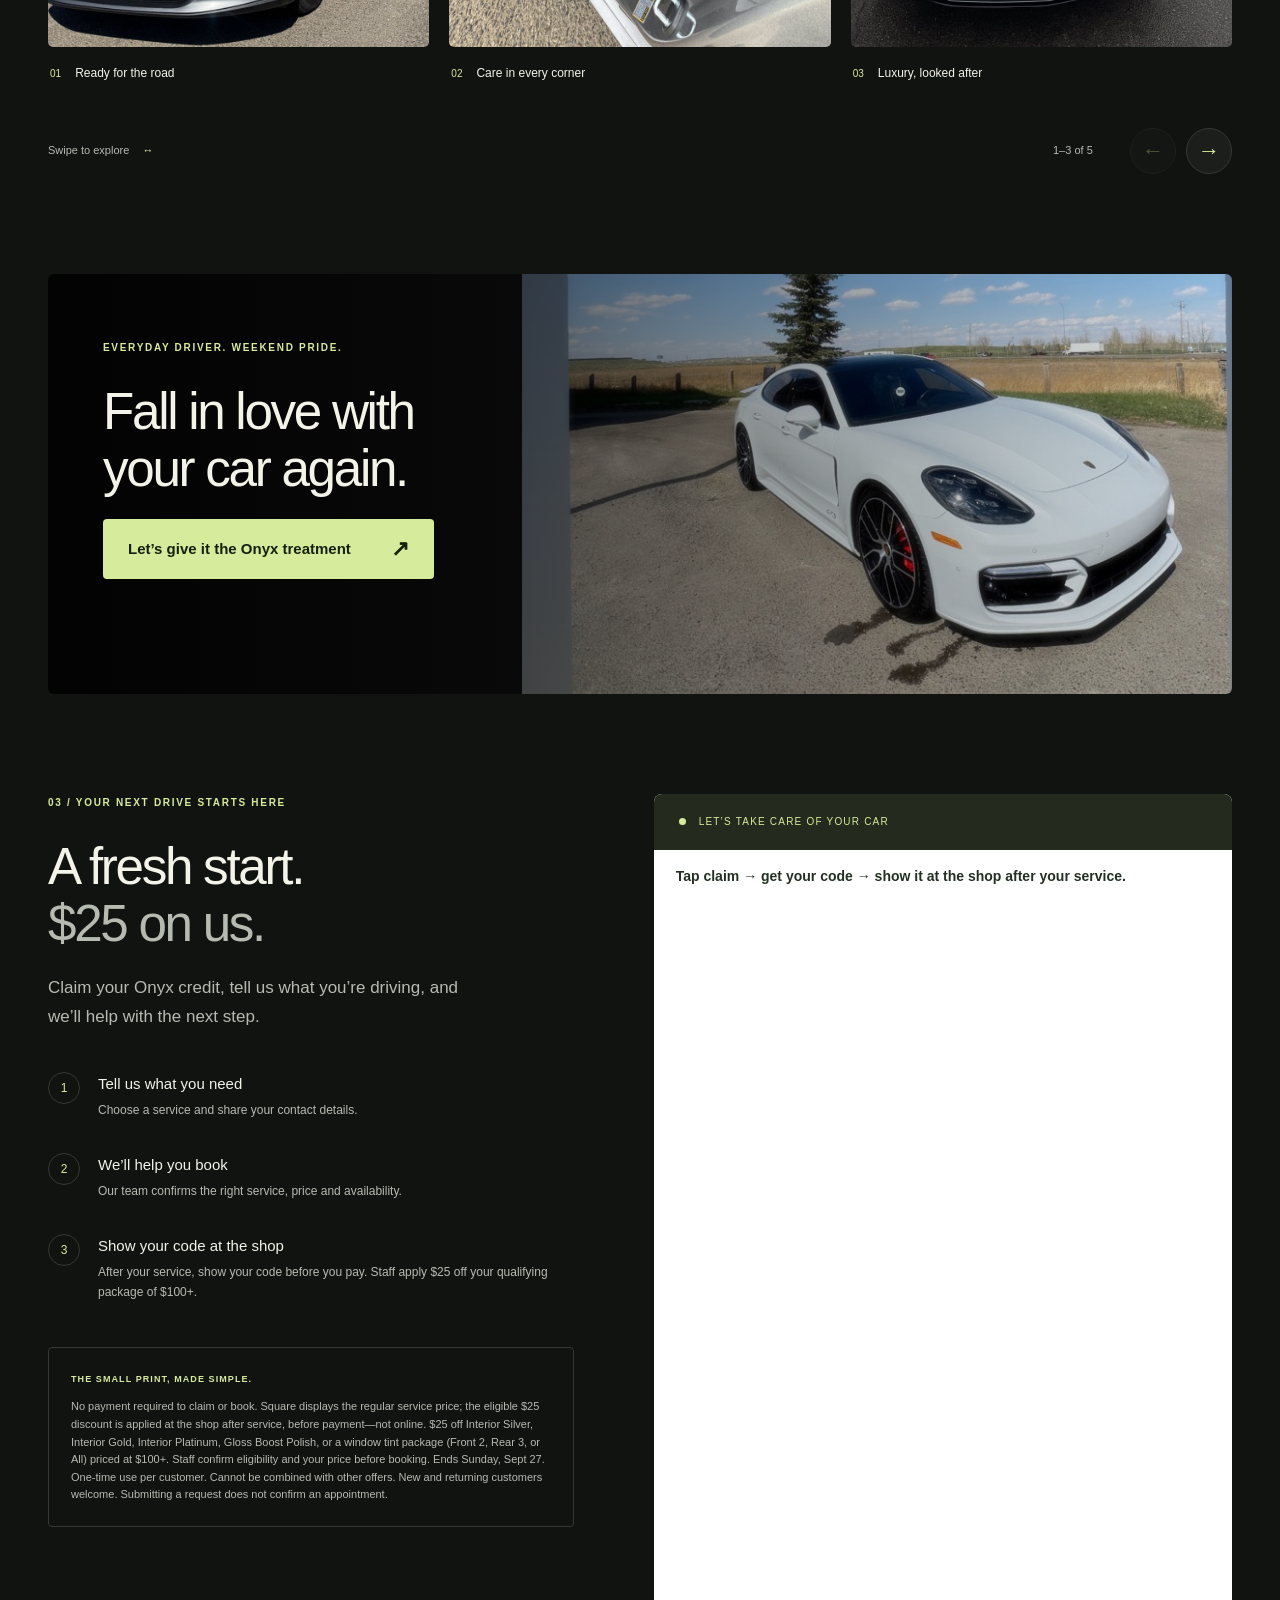
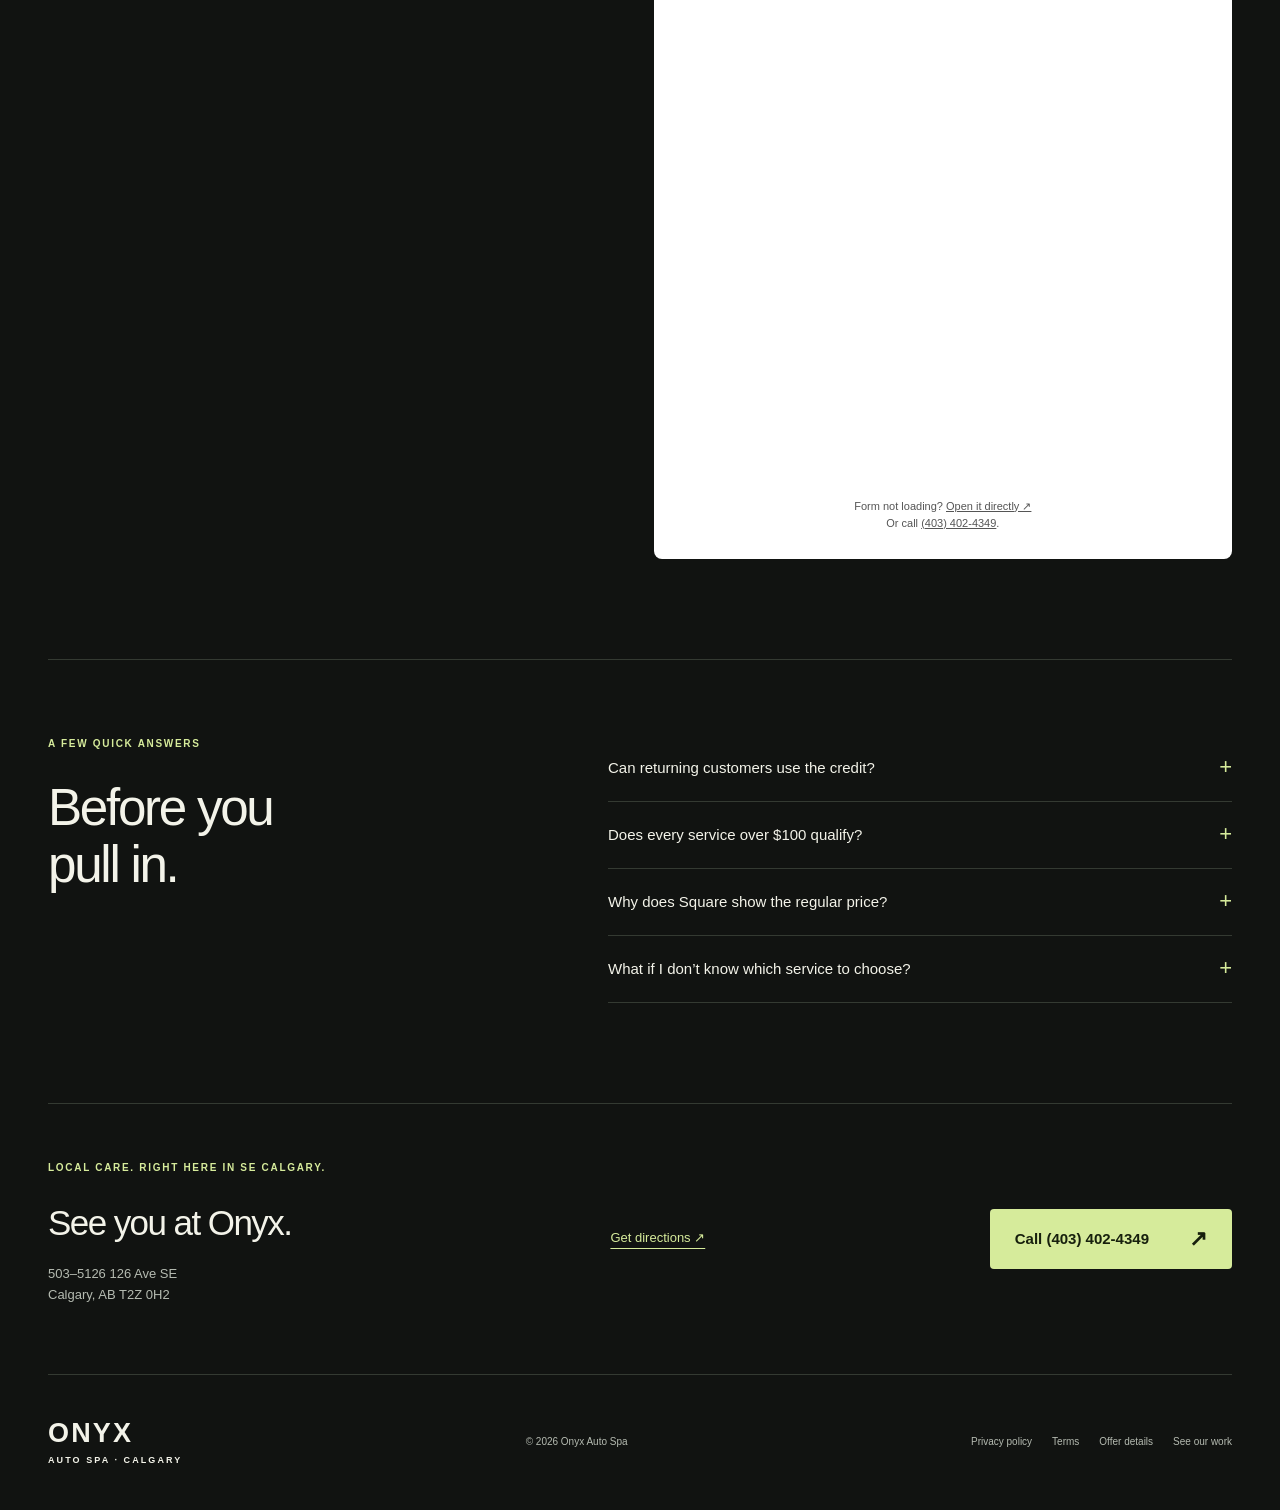
==== commit 4a166192: "Show verified Onyx package pricing and clarify the 25-dollar offer Co-authored-by: jai2713 <jai2713@" ====
--- a/index.html
+++ b/index.html
@@ -2,10 +2,10 @@
 <html lang="en-CA">
 <head>
 <meta charset="utf-8"><meta name="viewport" content="width=device-width, initial-scale=1">
-<title>Get $25 Onyx Credit | Calgary Detailing & Window Tinting</title>
-<meta name="description" content="Claim $25 off Interior Silver, Gold or Platinum, Gloss Boost Polish, or window tint of $100+ at Onyx Auto Spa in SE Calgary. Ends Sunday, Sept 27.">
+<title>Interior Detailing From $104 With $25 Credit | Onyx Auto Spa Calgary</title>
+<meta name="description" content="Compare Interior Silver from $104, Gold from $179.99 and Platinum from $234 with your $25 Onyx credit. SE Calgary. Offer ends Sept 27, 2026. Prices vary by vehicle.">
 <link rel="canonical" href="https://book.onyxautospa.ca/"><meta property="og:url" content="https://book.onyxautospa.ca/"><meta name="theme-color" content="#111311"><meta property="og:title" content="Your car. The Onyx treatment. $25 on us."><meta property="og:description" content="Claim $25 off Interior Silver, Gold, Platinum, Gloss Boost Polish, or window tint packages of $100+. Ends Sunday, Sept 27. No payment to book."><meta property="og:type" content="website"><meta property="og:image" content="https://book.onyxautospa.ca/assets/onyx-foam-wash.jpg">
-<link rel="icon" href="assets/favicon.svg" type="image/svg+xml"><link rel="stylesheet" href="styles.css?v=20260922-lp"><link rel="preconnect" href="https://portal.thebfsai.com"><link rel="preload" as="image" href="assets/onyx-foam-wash.jpg">
+<link rel="icon" href="assets/favicon.svg" type="image/svg+xml"><link rel="stylesheet" href="styles.css?v=20260922-pricing"><link rel="preconnect" href="https://portal.thebfsai.com"><link rel="preload" as="image" href="assets/onyx-foam-wash.jpg">
 <script src="app.js?v=20260912-gallery" defer></script>
 <!-- Meta Pixel Code -->
 <script>
@@ -27,22 +27,33 @@
 <a class="skip" href="#main">Skip to content</a>
 <header class="header wrap"><a class="brand" href="#" aria-label="Onyx Auto Spa home">ONYX<span>AUTO SPA · CALGARY</span></a><a class="header-phone" href="tel:+14034024349">Questions? <strong>(403) 402-4349 ↗</strong></a><a class="button small" href="#claim">Claim $25 credit <span>↗</span></a></header>
 <main id="main">
+<div class="offer-strip campaign-strip"><div class="wrap"><p><strong>THIS WEEK: $25 OFF</strong> your qualifying detail <span class="offer-deadline">· Ends Sunday, Sept 27</span></p><a href="#packages">See package prices ↗</a></div></div>
 <section class="hero wrap">
-<div class="hero-copy"><p class="eyebrow"><span class="dot"></span> DETAILING & WINDOW TINTING · SE CALGARY</p><h1>Your car.<br>The <em>Onyx</em><br>treatment.</h1><p class="intro">That fresh-car feeling starts here. Give your vehicle the care it deserves—with <strong>$25 toward your next qualifying service.</strong></p><a class="button" href="#claim">Claim my $25 credit <span>↗</span></a><p class="hero-reassure">No payment to book · Pay after your service · <span class="ends">Ends Sunday, Sept 27.</span></p><p class="redeem-line">Tap claim → get your code → show it at the shop after your service.</p><div class="hero-trust"><span class="stars" aria-hidden="true">★★★★★</span><span>Real cars. Real care. Right here in Calgary.</span></div></div>
+<div class="hero-copy"><p class="eyebrow">INTERIOR DETAILING · SE CALGARY</p><h1>Love your<br>car <em>again.</em></h1><p class="intro">A cleaner cabin. That fresh-car feeling.<br><strong>Save $25 on your interior detail.</strong></p><p class="hero-price"><span>Interior Silver from</span> <del aria-label="Regular starting price 129 dollars">$129</del> <strong>$104</strong><small>with your $25 credit · Price varies by vehicle</small></p><div class="hero-actions"><a class="button" href="#claim">Claim my $25 credit <span>↗</span></a><a class="compare-link" href="#packages">Compare the 3 packages ↓</a></div><p class="hero-reassure">No payment to book · Pay after your service · <span class="ends">Ends Sunday, Sept 27.</span></p><p class="redeem-line">Tap claim → get your code → show it at the shop after your service.</p><div class="hero-trust"><span>Real cars. Real care. Right here in Calgary.</span></div></div>
 <div class="hero-visual"><img src="assets/onyx-foam-wash.jpg" alt="Ford Bronco covered in wash foam inside the Onyx Auto Spa detailing bay in SE Calgary" width="900" height="1200" fetchpriority="high"><div class="photo-caption"><span>A FRESH START, IN PROGRESS.</span><span>ONYX / YYC</span></div><div class="credit-badge"><span>A LITTLE SOMETHING<br>FOR YOUR NEXT VISIT</span><strong>$25</strong><span>ONYX CREDIT*</span></div></div>
 </section>
+<section class="section services-section pricing-section" id="packages" aria-labelledby="packages-title"><div class="wrap">
+<div class="section-heading"><div><p class="eyebrow">THREE WAYS TO GET THAT FRESH-CAR FEELING</p><h2 id="packages-title">Choose your clean.<br><span>We’ll take $25 off.</span></h2></div><p>Clear starting prices, with your credit already deducted. Offer ends <strong>Sunday, September 27, 2026.</strong> No payment required to claim.</p></div>
+<div class="pricing-grid">
+<article class="price-card"><p class="package-kicker">THE EVERYDAY RESET</p><h3>Silver</h3><p class="package-description">For a regularly maintained interior that needs a thorough refresh.</p><div class="package-price"><span class="regular-price">Regular from <del>$129</del></span><div><span class="from-label">From</span> <strong>$104</strong></div><span class="credit-note">with your $25 credit</span></div><ul><li>Full interior vacuum</li><li>Leather, plastic &amp; vinyl wiped down</li><li>Interior windows &amp; rubber mats cleaned</li><li>Deodorizing treatment</li></ul><a class="button" href="#claim" aria-label="Claim 25 dollars off Interior Silver">Claim Silver offer <span aria-hidden="true">↗</span></a></article>
+<article class="price-card price-card-featured"><p class="package-kicker">A DEEPER CLEAN</p><h3>Gold</h3><p class="package-description">For seats and carpets that need shampooing and extra attention.</p><div class="package-price"><span class="regular-price">Regular from <del>$204.99</del></span><div><span class="from-label">From</span> <strong>$179<small>.99</small></strong></div><span class="credit-note">with your $25 credit</span></div><ul><li>Everything in Silver</li><li>Seat shampoo &amp; extraction</li><li>Carpet &amp; floor shampoo</li><li>Spot treatment &amp; deep surface cleaning</li></ul><a class="button" href="#claim" aria-label="Claim 25 dollars off Interior Gold">Claim Gold offer <span aria-hidden="true">↗</span></a></article>
+<article class="price-card"><p class="package-kicker">CLEAN + PROTECT</p><h3>Platinum</h3><p class="package-description">A more intensive interior detail with added fabric and surface protection.</p><div class="package-price"><span class="regular-price">Regular from <del>$259</del></span><div><span class="from-label">From</span> <strong>$234</strong></div><span class="credit-note">with your $25 credit</span></div><ul><li>Everything in Gold</li><li>Intensive stain &amp; odour treatment</li><li>Fabric protection for seats &amp; carpets</li><li>Interior conditioning &amp; protection</li></ul><a class="button" href="#claim" aria-label="Claim 25 dollars off Interior Platinum">Claim Platinum offer <span aria-hidden="true">↗</span></a></article>
+</div>
+<p class="all-packages"><strong>Every package includes an exterior hand wash, door jambs, hand dry and tire shine.</strong></p>
+<p class="pricing-note">Starting prices in CAD, before applicable tax. Vehicle size and condition affect your final price. Additional cleaning, including excessive pet hair or heavy staining, may cost extra; staff confirm additional charges before service begins. Show your credit at the shop before paying. One use per customer. <a href="#terms">Full offer details ↗</a></p>
+<p class="other-services">Looking for polish or window tint? The $25 credit also applies to eligible Gloss Boost Polish and window tint packages priced at $100+. <a href="#claim">Ask us in the form ↗</a></p>
+</div></section>
 <section class="section wrap reviews reviews-early" id="reviews"><div class="section-heading"><div><p class="eyebrow">WORD FROM THE DRIVER’S SEAT</p><h2>Good work.<br><span>Happy drivers.</span></h2></div><p>See what Calgary drivers are saying about their experience at Onyx Auto Spa.</p></div><div class="review-widget"><iframe class="lc_reviews_widget" src="https://reputationhub.site/reputation/widgets/review_widget/LOLqZJi9KZWpow1GA6s1?widgetId=6aa5b07e10eca1061669c43d" title="Onyx Auto Spa Google customer reviews" frameborder="0" scrolling="no" height="650" style="min-width:100%;width:100%;border:0;"></iframe></div></section>
-<div class="offer-strip"><div class="wrap"><span>YOUR VEHICLE. YOUR RESET.</span><p><strong>$25 off</strong> Interior Silver, Gold &amp; Platinum, Gloss Boost Polish, and window tint packages of $100+. Ends Sunday, Sept 27.</p><a href="#terms">Offer details ↗</a></div></div>
 <section class="section wrap" id="results"><div class="section-heading"><div><p class="eyebrow">01 / THE ONYX DIFFERENCE</p><h2>Life gets messy.<br><span>We get into the details.</span></h2></div><p>Daily commutes. Weekend adventures. Everything in between. See what a little professional attention can do.</p></div>
 <div class="comparison"><figure><img src="assets/interior-before.jpg" alt="Footwell and door sill before detailing, with dirt and debris on the carpet" width="1400" height="1400" loading="lazy"><figcaption>BEFORE <span>The everyday build-up</span></figcaption></figure><figure><img src="assets/interior-after.jpg" alt="The matching footwell after detailing, with clean black carpet and a freshly cleaned door sill" width="1400" height="1400" loading="lazy"><figcaption>AFTER <span>The Onyx attention to detail</span></figcaption></figure></div><p class="image-note">Real Onyx work. Results vary with vehicle condition and the package you book.</p></section>
 <section class="section wrap work-gallery" id="work-gallery" aria-labelledby="gallery-title" aria-roledescription="carousel"><div class="section-heading"><div><p class="eyebrow">MORE FROM THE ONYX BAY</p><h2 id="gallery-title">Real work.<br><span>Worth a closer look.</span></h2></div><p>From the first wash to the finishing touches. A few more vehicles we’ve cared for, inside and out.</p></div><div class="gallery-track" id="work-photos" tabindex="0" role="group" aria-label="Onyx work photos. Swipe, scroll, or use the arrow keys."><figure class="gallery-slide"><img src="assets/onyx-mach-e.jpg" alt="Ford Mustang Mach-E outside Onyx Auto Spa" width="900" height="1200" loading="lazy" decoding="async"><figcaption><span>01</span>Ready for the road</figcaption></figure><figure class="gallery-slide"><img src="assets/onyx-premium-interior.jpg" alt="Detailed quilted black leather cabin with a protective paper floor mat" width="900" height="1200" loading="lazy" decoding="async"><figcaption><span>02</span>Care in every corner</figcaption></figure><figure class="gallery-slide"><img src="assets/onyx-urus.jpg" alt="White Lamborghini Urus outside the Onyx Auto Spa detailing centre in Calgary" width="1050" height="1400" loading="lazy" decoding="async"><figcaption><span>03</span>Luxury, looked after</figcaption></figure><figure class="gallery-slide"><img src="assets/onyx-clean-console.jpg" alt="Cleaned dashboard and centre console inside a vehicle" width="960" height="960" loading="lazy" decoding="async"><figcaption><span>04</span>The details make the difference</figcaption></figure><figure class="gallery-slide"><img src="assets/onyx-denali.jpg" alt="White GMC Yukon Denali outside the detailing centre" width="900" height="1200" loading="lazy" decoding="async"><figcaption><span>05</span>A finish to feel good about</figcaption></figure></div><div class="gallery-bottom"><p>Swipe to explore <span aria-hidden="true">↔</span></p><div class="gallery-controls"><span id="gallery-count" aria-live="polite" aria-atomic="true">1–3 of 5</span><button type="button" id="gallery-prev" aria-label="Previous photos" aria-controls="work-photos">←</button><button type="button" id="gallery-next" aria-label="Next photos" aria-controls="work-photos">→</button></div></div></section>
-<section class="section services-section"><div class="wrap"><div class="section-heading"><div><p class="eyebrow">02 / FIND YOUR FRESH START</p><h2>A cleaner cabin.<br>A sharper first impression.</h2></div><p>Tell us what your vehicle needs. We’ll help you choose the right service and confirm your price before booking.</p></div><div class="service-grid"><article><span class="service-number">01</span><h3>Interior Silver,<br> Gold &amp; Platinum</h3><p>From a regular cabin reset to a full interior restoration. These packages qualify when priced at $100+.</p><span class="service-tag">QUALIFYING PACKAGES</span></article><article><span class="service-number">02</span><h3>Gloss Boost<br> Polish</h3><p>A sharper finish when the paint needs more than a wash. It qualifies when priced at $100+.</p><span class="service-tag">QUALIFYING PACKAGES</span></article><article><span class="service-number">03</span><h3>Window tint<br> packages</h3><p>Front 2, Rear 3, or All. The credit applies when the tint package is priced at $100+.</p><span class="service-tag">QUALIFYING PACKAGES</span></article></div><div class="qualifying"><p>Your $25 applies to these packages when priced at $100+. Staff confirm your price before booking.</p><ul class="package-list"><li>Interior Silver</li><li>Interior Gold</li><li>Interior Platinum</li><li>Gloss Boost Polish</li><li>Window tint — Front 2</li><li>Window tint — Rear 3</li><li>Window tint — All</li></ul><a href="#claim">Find your service ↗</a></div></div></section>
+
 <section class="wide-photo wrap"><img src="assets/onyx-porsche.jpg" alt="Finished Porsche photographed at Onyx Auto Spa" width="735" height="1200" loading="lazy"><div><p class="eyebrow">EVERYDAY DRIVER. WEEKEND PRIDE.</p><h2>Fall in love with<br>your car again.</h2><a class="button" href="#claim">Let’s give it the Onyx treatment <span>↗</span></a></div></section>
 <section class="section wrap claim-section" id="claim"><div class="claim-copy"><p class="eyebrow">03 / YOUR NEXT DRIVE STARTS HERE</p><h2>A fresh start.<br><span>$25 on us.</span></h2><p class="intro">Claim your Onyx credit, tell us what you’re driving, and we’ll help with the next step.</p><ol class="steps"><li><span>1</span><div><h3>Tell us what you need</h3><p>Choose a service and share your contact details.</p></div></li><li><span>2</span><div><h3>We’ll help you book</h3><p>Our team confirms the right service, price and availability.</p></div></li><li><span>3</span><div><h3>Show your code at the shop</h3><p>After your service, show your code before you pay. Staff apply $25 off your qualifying package of $100+.</p></div></li></ol><div class="terms" id="terms"><strong>THE SMALL PRINT, MADE SIMPLE.</strong><p>No payment required to claim or book. Square displays the regular service price; the eligible $25 discount is applied at the shop after service, before payment—not online. $25 off Interior Silver, Interior Gold, Interior Platinum, Gloss Boost Polish, or a window tint package (Front 2, Rear 3, or All) priced at $100+. Staff confirm eligibility and your price before booking. Ends Sunday, Sept 27. One-time use per customer. Cannot be combined with other offers. New and returning customers welcome. Submitting a request does not confirm an appointment.</p></div></div>
 <div class="form-card"><div class="form-top"><span class="dot"></span> LET’S TAKE CARE OF YOUR CAR</div><p class="redeem-line form-redeem">Tap claim → get your code → show it at the shop after your service.</p><iframe src="https://portal.thebfsai.com/widget/form/N7EyQvNzWatQ19AHRpVW" style="width:100%;height:1198px;border:none;border-radius:8px" id="inline-N7EyQvNzWatQ19AHRpVW" data-layout="{'id':'INLINE'}" data-trigger-type="alwaysShow" data-trigger-value="" data-activation-type="alwaysActivated" data-activation-value="" data-deactivation-type="neverDeactivate" data-deactivation-value="" data-form-name="CLAIM YOUR $25 ONYX CREDIT" data-height="1198" data-layout-iframe-id="inline-N7EyQvNzWatQ19AHRpVW" data-form-id="N7EyQvNzWatQ19AHRpVW" data-cookie-consent="true" data-cookie-consent-provider="auto" title="CLAIM YOUR $25 ONYX CREDIT"></iframe><p class="form-help">Form not loading? <a id="direct-form" href="https://portal.thebfsai.com/widget/form/N7EyQvNzWatQ19AHRpVW" target="_blank" rel="noopener">Open it directly ↗</a><br>Or call <a href="tel:+14034024349">(403) 402-4349</a>.</p></div></section>
 <section class="section wrap faq"><div><p class="eyebrow">A FEW QUICK ANSWERS</p><h2>Before you<br>pull in.</h2></div><div><details><summary>Can returning customers use the credit?</summary><p>Yes. The offer is available to both new and returning customers, once per customer.</p></details><details><summary>Does every service over $100 qualify?</summary><p>No. The $25 credit applies to Interior Silver, Interior Gold, Interior Platinum, Gloss Boost Polish, and window tint packages (Front 2, Rear 3, or All) when that package is priced at $100 or more. Staff confirm eligibility and your final price before booking. Ends Sunday, Sept 27.</p></details><details><summary>Why does Square show the regular price?</summary><p>Square shows the regular service price before this promotion. No upfront payment is required. Show your coupon to Onyx staff after your service and before paying: they will apply the $25 discount to an eligible service at the shop. The discount is not applied online.</p></details><details><summary>What if I don’t know which service to choose?</summary><p>Select “Not Sure — Help Me Choose” in the form. We’ll help you find an option for your vehicle’s condition and what you’d like done.</p></details></div></section>
 <section class="location wrap"><div><p class="eyebrow">LOCAL CARE. RIGHT HERE IN SE CALGARY.</p><h2>See you at Onyx.</h2><p>503–5126 126 Ave SE<br>Calgary, AB T2Z 0H2</p></div><a class="text-link" href="https://www.google.com/maps/search/?api=1&query=Onyx+Auto+Spa+503+5126+126+Ave+SE+Calgary" target="_blank" rel="noopener">Get directions ↗</a><a class="button" href="tel:+14034024349">Call (403) 402-4349 <span>↗</span></a></section>
-</main><footer class="wrap"><a class="brand" href="#">ONYX<span>AUTO SPA · CALGARY</span></a><p>© 2026 Onyx Auto Spa</p><div><a href="https://onyxautospa.ca/privacy-policy/">Privacy policy</a><a href="https://onyxautospa.ca/terms-conditions/">Terms</a><a href="#terms">Offer details</a><a href="#work-gallery">See our work</a></div></footer><div class="mobile-cta"><span><strong>$25 ONYX CREDIT</strong><small>Ends Sunday, Sept 27</small></span><a class="button small" href="#claim">Claim $25 <span aria-hidden="true">↗</span></a></div>
+</main><footer class="wrap"><a class="brand" href="#">ONYX<span>AUTO SPA · CALGARY</span></a><p>© 2026 Onyx Auto Spa</p><div><a href="https://onyxautospa.ca/privacy-policy/">Privacy policy</a><a href="https://onyxautospa.ca/terms-conditions/">Terms</a><a href="#terms">Offer details</a><a href="#work-gallery">See our work</a></div></footer><div class="mobile-cta"><span><strong>$25 ONYX CREDIT</strong><small>Silver from $104 with credit</small></span><a class="button small" href="#claim">Claim $25 <span aria-hidden="true">↗</span></a></div>
 <script src="https://portal.thebfsai.com/js/form_embed.js"></script>
 <script src="https://reputationhub.site/reputation/assets/review-widget.js"></script>
 </body></html>
--- a/styles.css
+++ b/styles.css
@@ -30,3 +30,10 @@
   footer{padding-bottom:36px}
   html{scroll-padding-bottom:calc(92px + env(safe-area-inset-bottom))}
 }
+
+/* September offer: verified starting prices, immediately after the hero. */
+.campaign-strip{padding:13px 0}.campaign-strip p{font-size:14px}.campaign-strip strong{margin-right:8px}.campaign-strip .offer-deadline{display:inline;font-size:14px;letter-spacing:0;font-weight:400}.campaign-strip a{font-size:14px;white-space:nowrap}
+.hero .eyebrow{font-size:12px}.hero .intro{font-size:18px;margin-bottom:20px}.hero-price{display:flex;align-items:baseline;flex-wrap:wrap;gap:7px 12px;margin:0 0 24px}.hero-price>span{font-size:16px}.hero-price del{font-size:22px;color:var(--muted);text-decoration-thickness:2px}.hero-price strong{font-size:46px;line-height:1;color:var(--accent);letter-spacing:-.04em}.hero-price small{flex-basis:100%;font-size:13px;color:var(--muted)}.hero-actions{display:flex;flex-wrap:wrap;align-items:center;gap:16px 24px}.compare-link{font-size:14px;color:var(--accent);text-decoration:underline;text-underline-offset:5px}
+.pricing-section{padding-block:70px}.pricing-section .eyebrow{font-size:12px}.pricing-section .section-heading p:not(.eyebrow){font-size:16px}.pricing-section .section-heading p strong{color:var(--ink);font-weight:500}.pricing-grid{display:grid;grid-template-columns:repeat(3,minmax(0,1fr));gap:20px}.price-card{min-width:0;display:flex;flex-direction:column;padding:30px;border:1px solid #464e41;border-radius:8px;background:var(--bg)}.price-card-featured{border-color:var(--accent);background:#22291e}.package-kicker{font-size:12px;color:var(--accent);letter-spacing:.08em;font-weight:700;margin:0}.price-card h3{font-size:36px;line-height:1.2;letter-spacing:-.03em;margin:16px 0 12px}.package-description{font-size:16px;line-height:1.5;color:var(--muted);margin:0 0 24px;min-height:4.5em}.package-price{padding:22px 0;border-top:1px solid var(--line);border-bottom:1px solid var(--line)}.regular-price{display:block;color:var(--muted);font-size:16px;margin-bottom:10px}.regular-price del{text-decoration-thickness:2px}.package-price>div{display:flex;align-items:baseline;gap:8px}.from-label{font-size:16px;color:var(--muted)}.package-price strong{font-size:clamp(40px,4vw,58px);line-height:1.15;letter-spacing:-.04em;color:var(--accent);white-space:nowrap}.package-price strong small{font-size:.65em}.credit-note{font-size:14px;color:var(--muted)}.price-card ul{list-style:none;padding:0;margin:24px 0 30px;flex:1}.price-card li{position:relative;padding-left:24px;margin:12px 0;font-size:15px;line-height:1.5}.price-card li:before{content:'✓';position:absolute;left:0;color:var(--accent)}.price-card .button{width:100%;font-size:15px;gap:12px}.all-packages{font-size:16px;margin:25px 0 12px}.pricing-note,.other-services{font-size:14px;line-height:1.65;color:var(--muted);max-width:980px}.pricing-note a,.other-services a{color:var(--accent);text-decoration:underline;text-underline-offset:3px}.other-services{margin:22px 0 0;padding-top:20px;border-top:1px solid var(--line)}.reviews-early{padding-top:70px}
+@media(max-width:1000px){.price-card{padding:24px 20px}.pricing-grid{gap:14px}.package-description{min-height:6em}}
+@media(max-width:700px){.campaign-strip .wrap{display:flex;align-items:center;gap:12px;text-align:left}.campaign-strip p{font-size:12px;line-height:1.5}.campaign-strip strong{display:block}.campaign-strip .offer-deadline{display:block;font-size:12px}.campaign-strip a{max-width:88px;font-size:12px;white-space:normal}.hero .eyebrow{font-size:11px}.hero h1{font-size:clamp(54px,16vw,70px)}.hero .intro{font-size:17px}.hero-price{gap:6px 10px}.hero-price>span{font-size:15px}.hero-price strong{font-size:40px}.hero-price small{font-size:12px}.hero-actions{flex-direction:column;gap:18px}.hero-actions .button{width:100%}.hero .hero-visual{height:340px}.pricing-section{padding-block:48px}.pricing-section .eyebrow{font-size:11px}.pricing-section .section-heading p:not(.eyebrow){font-size:16px}.pricing-grid{grid-template-columns:1fr;gap:18px}.price-card{padding:26px}.package-description{min-height:0;max-width:36ch}.package-price strong{font-size:54px}.price-card h3{font-size:34px}.reviews-early{padding-top:48px}}
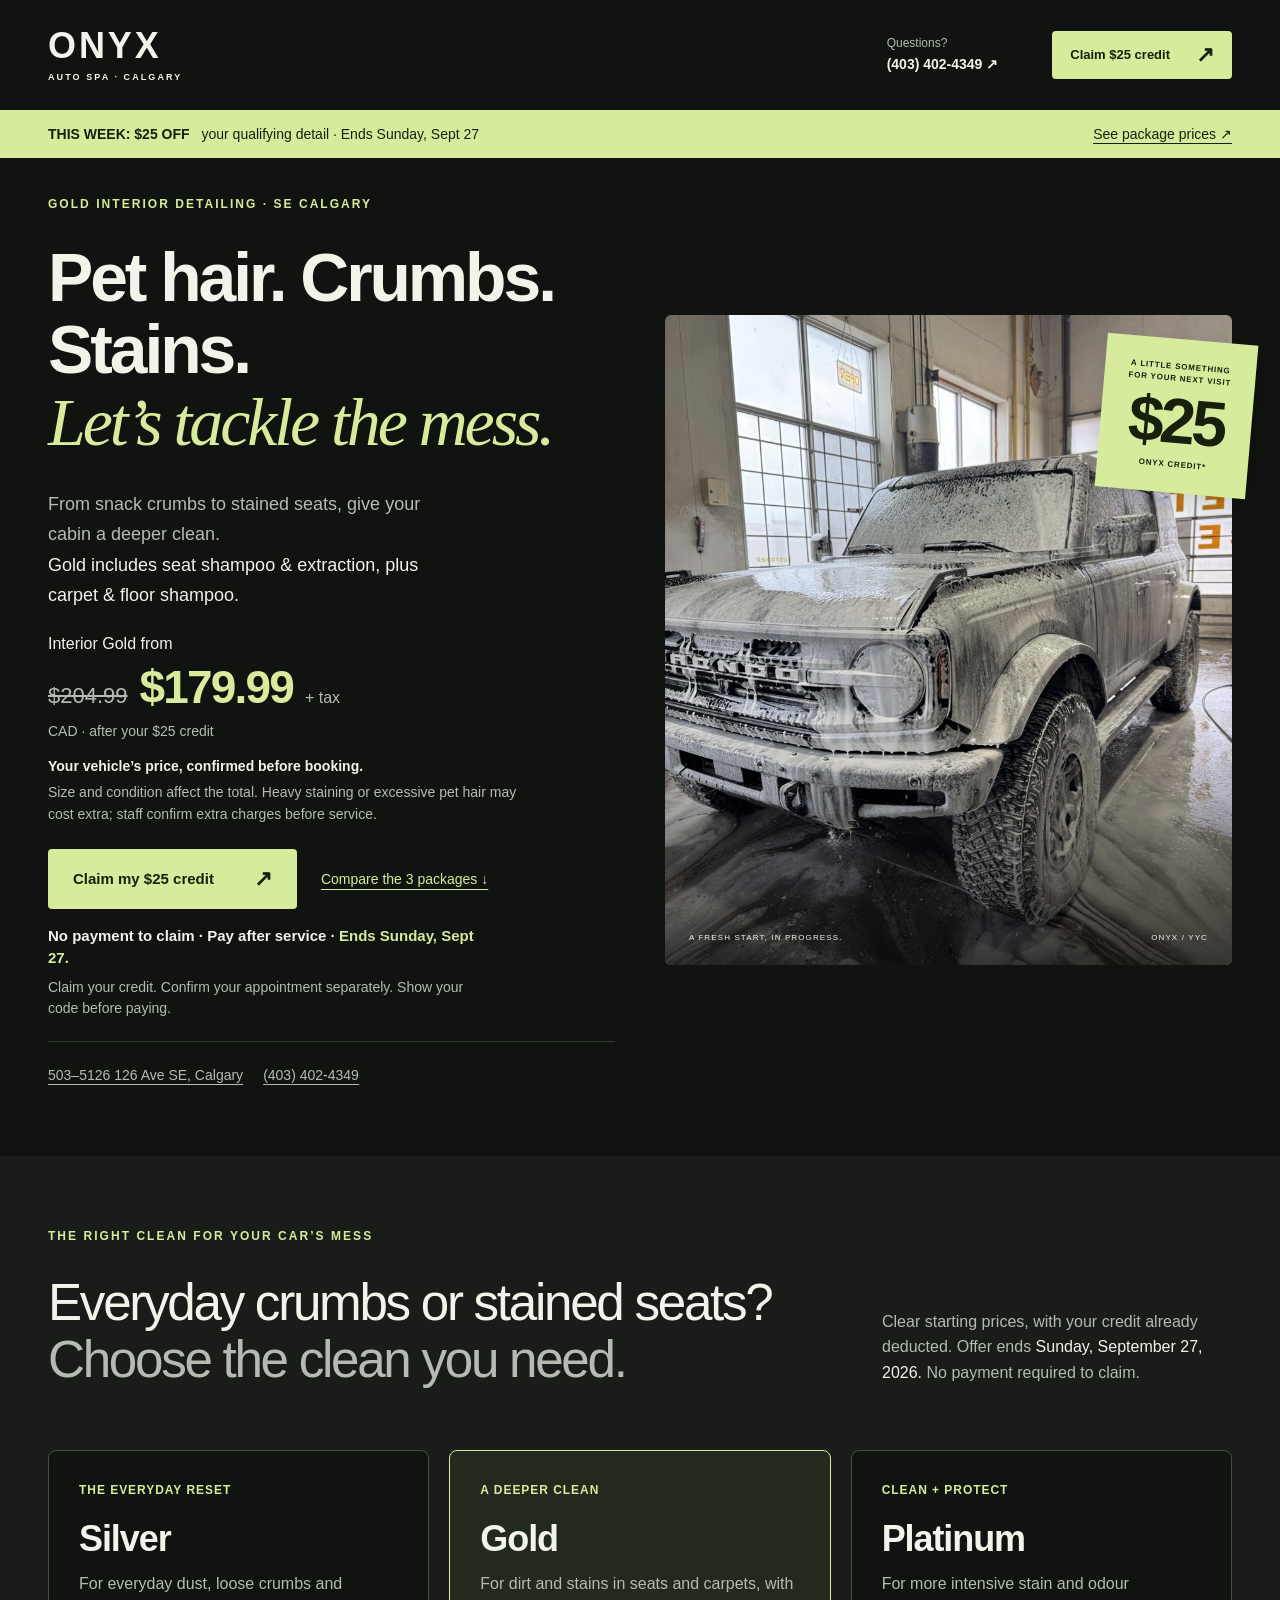
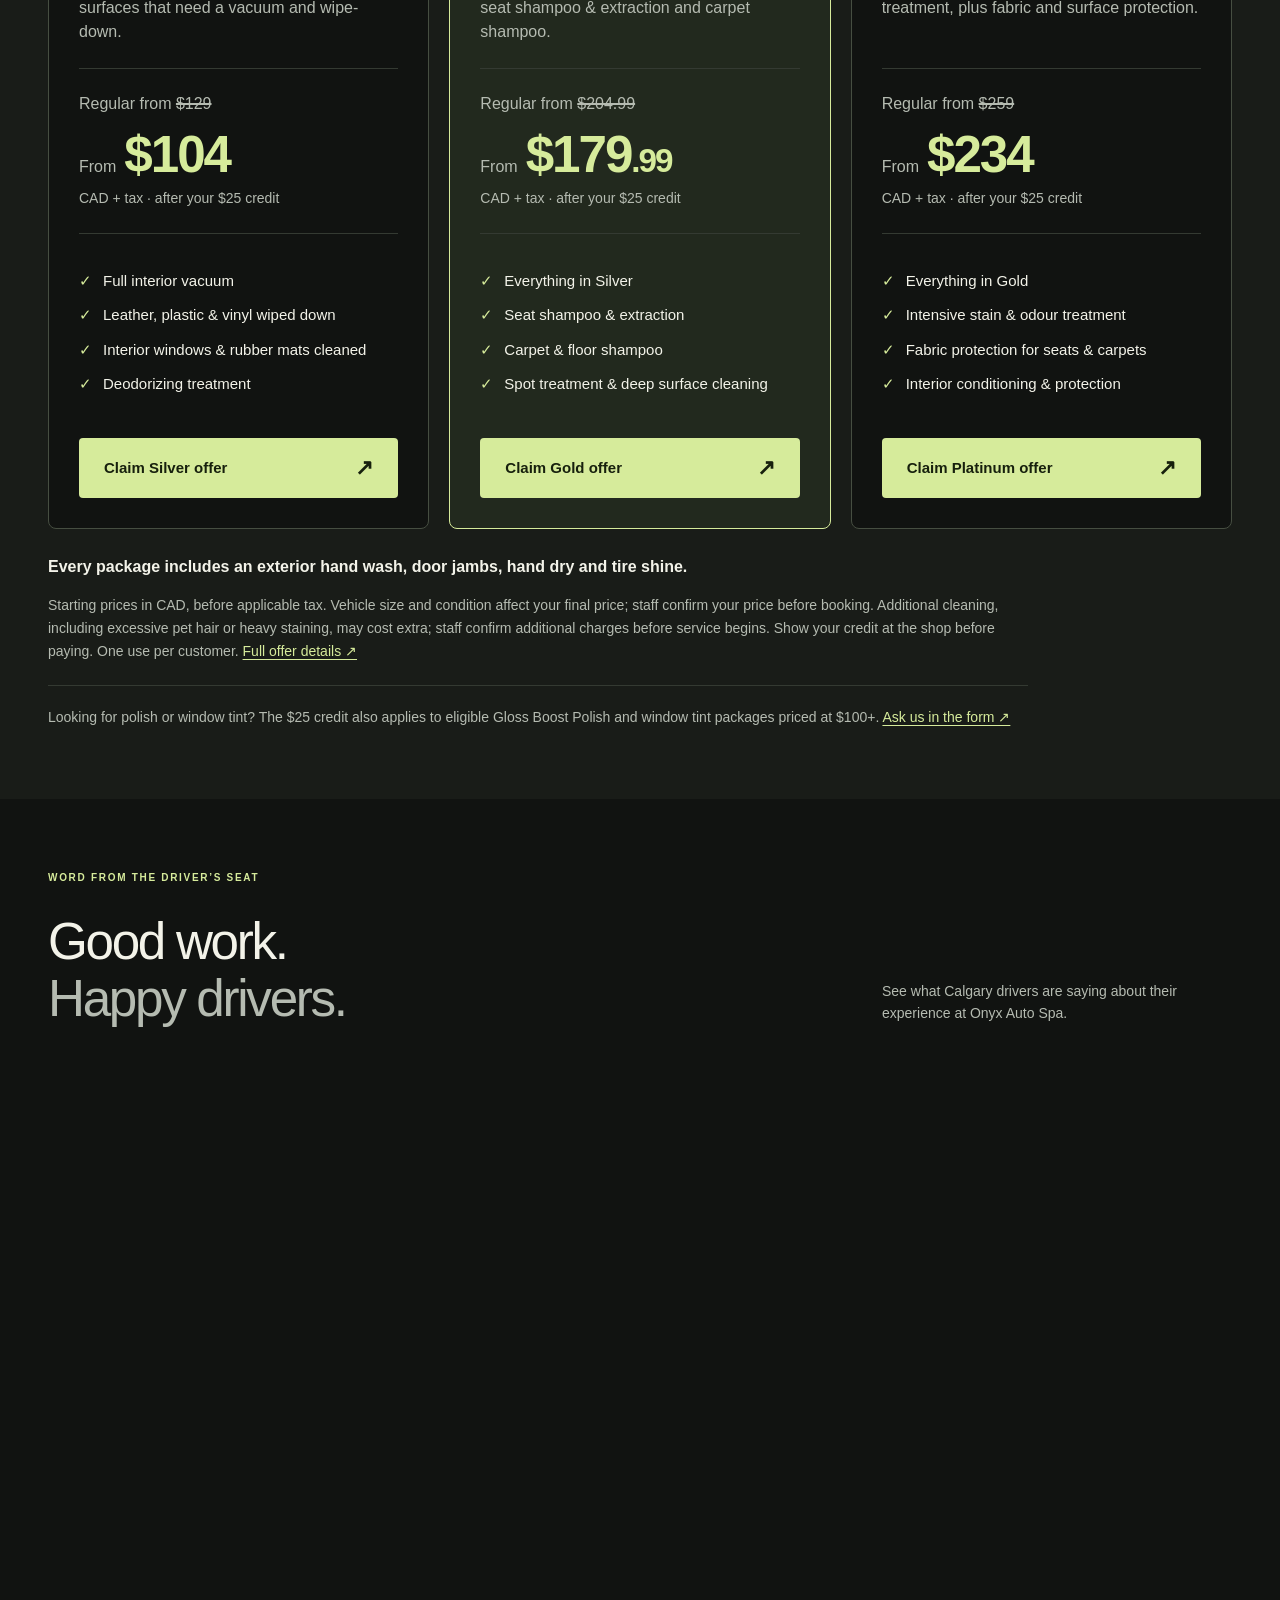
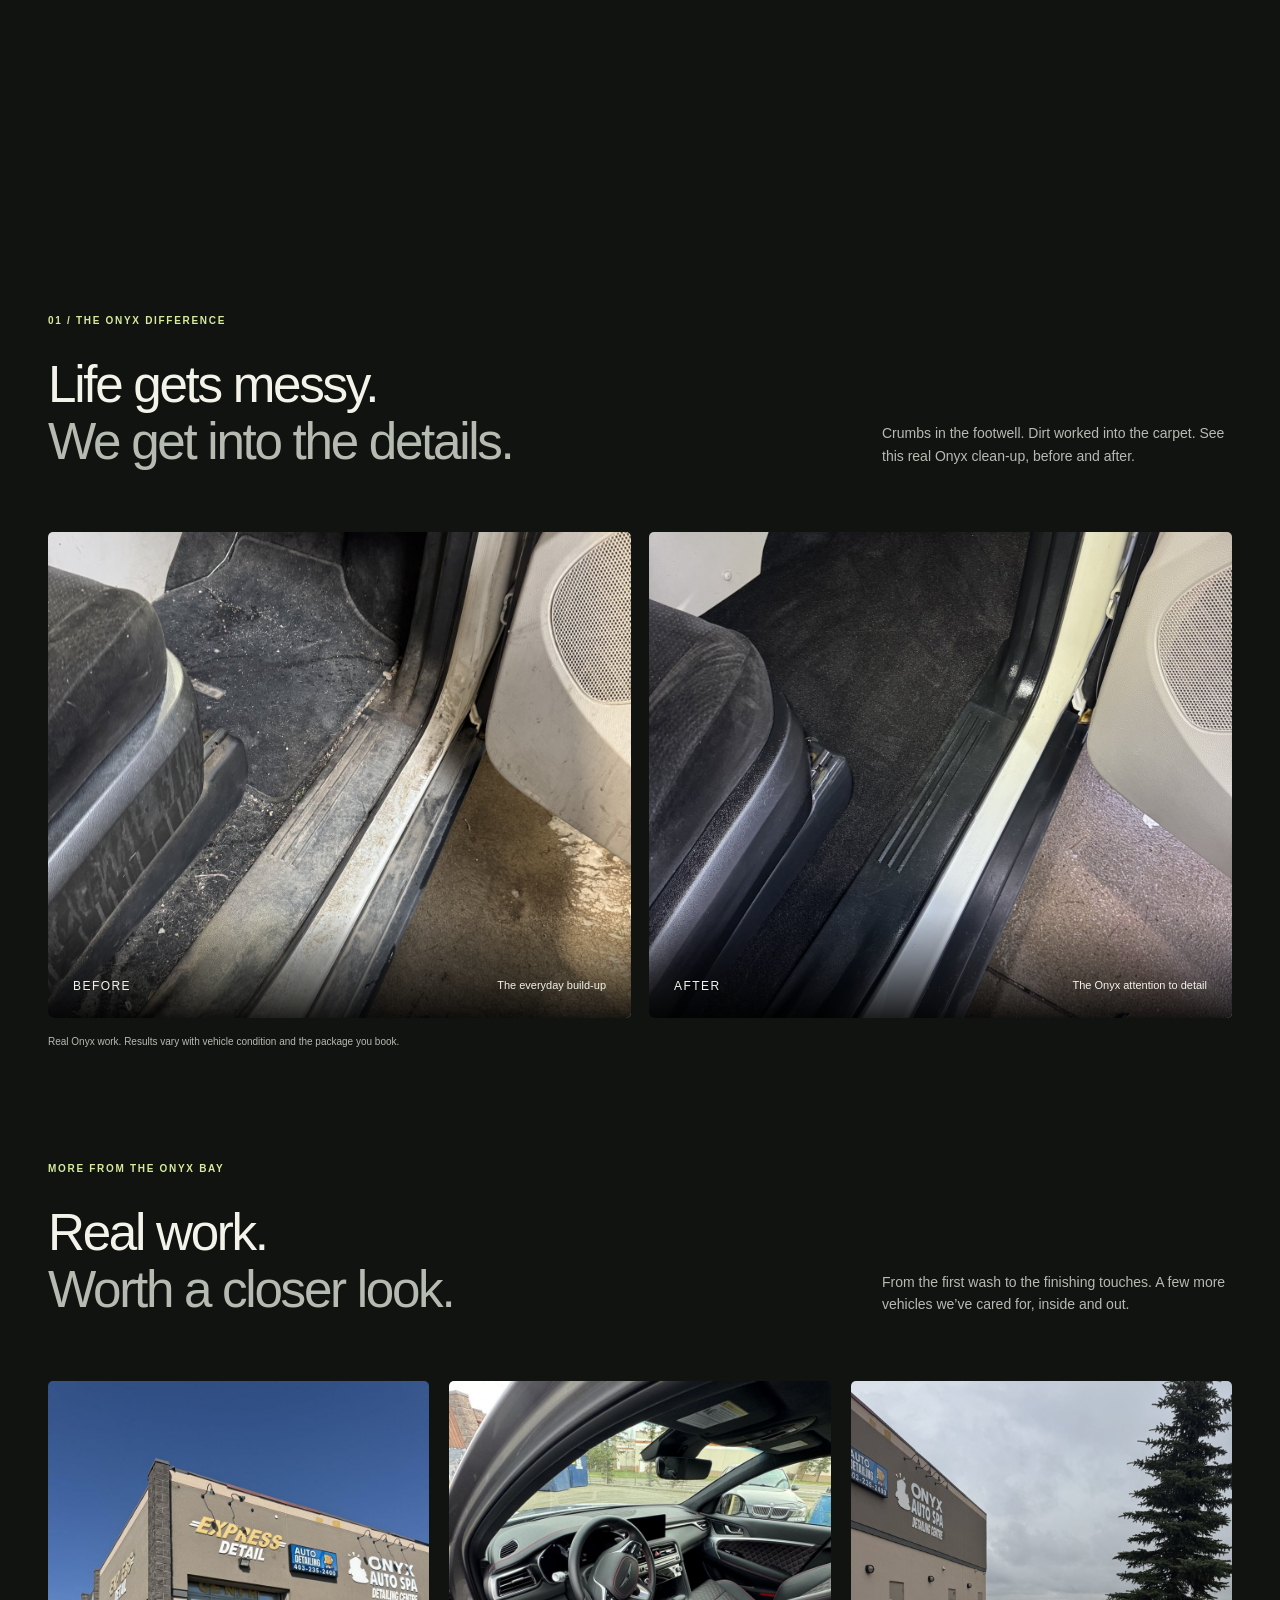
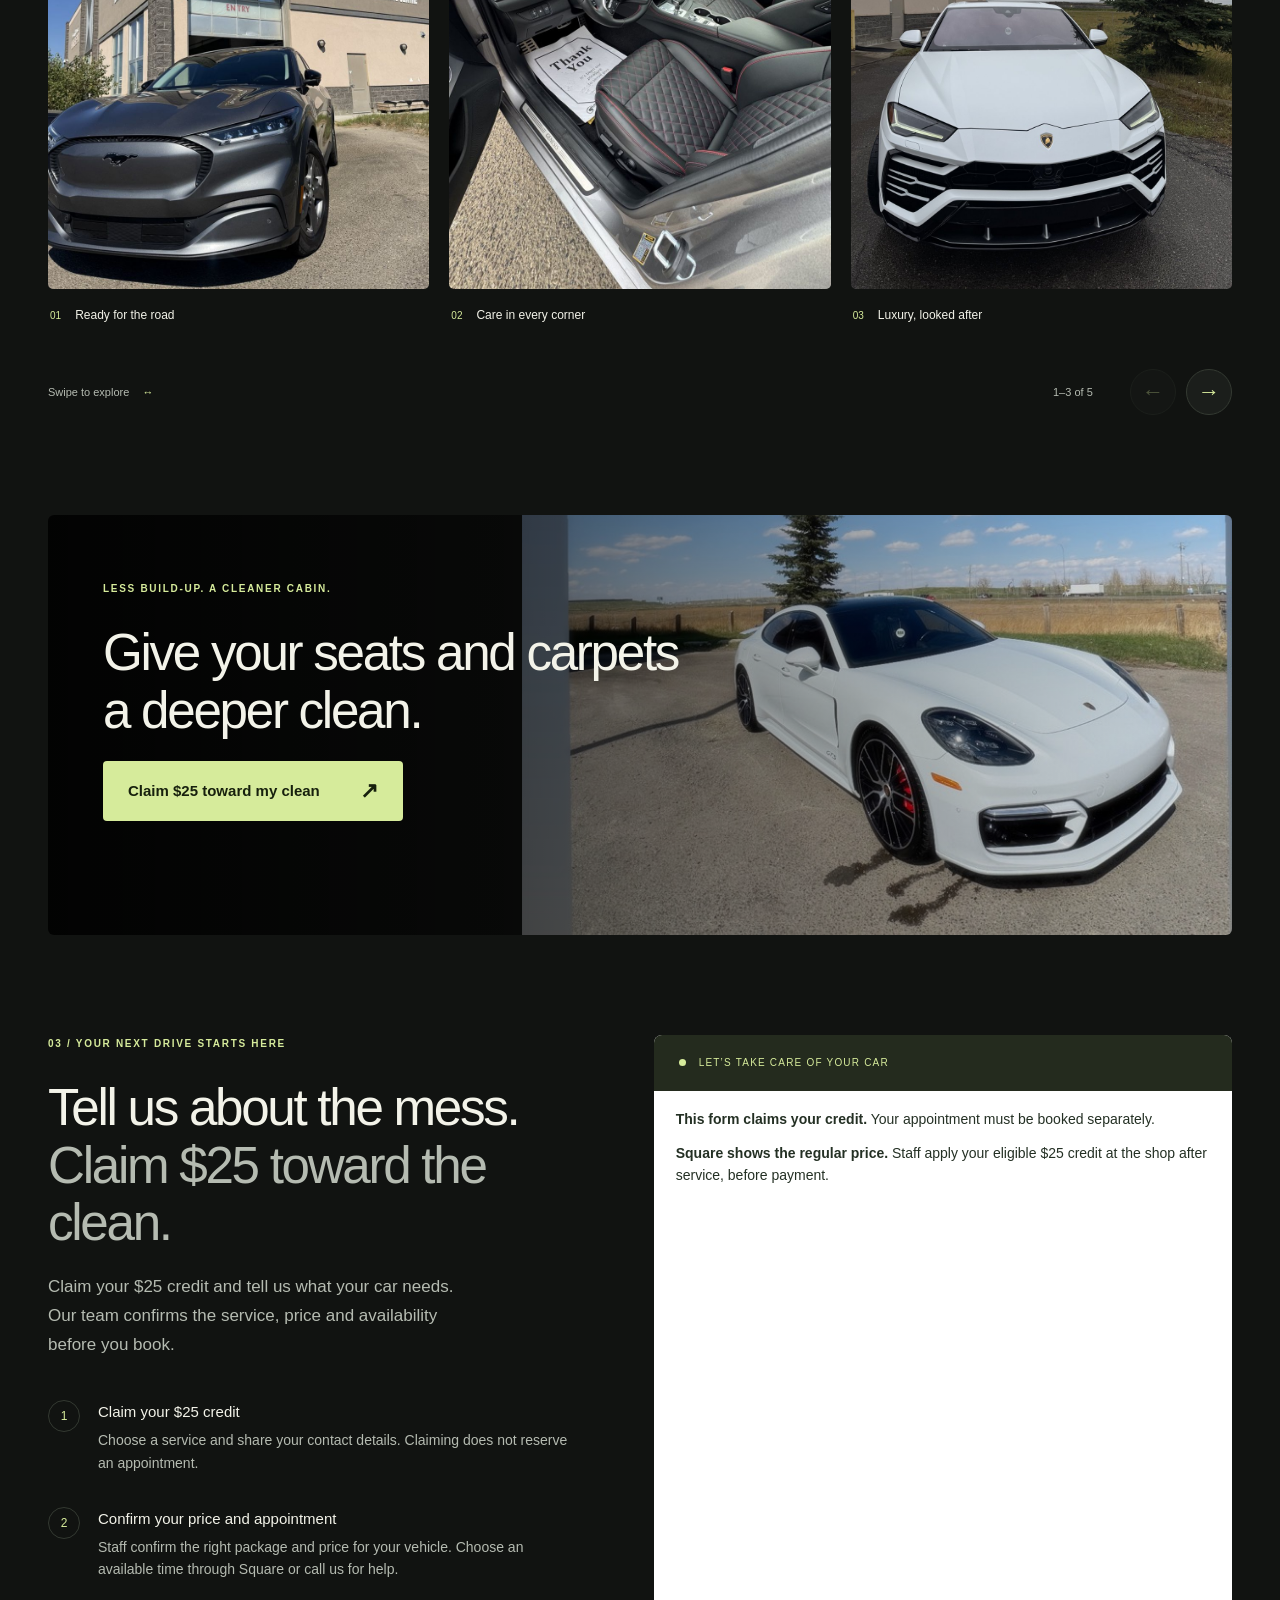
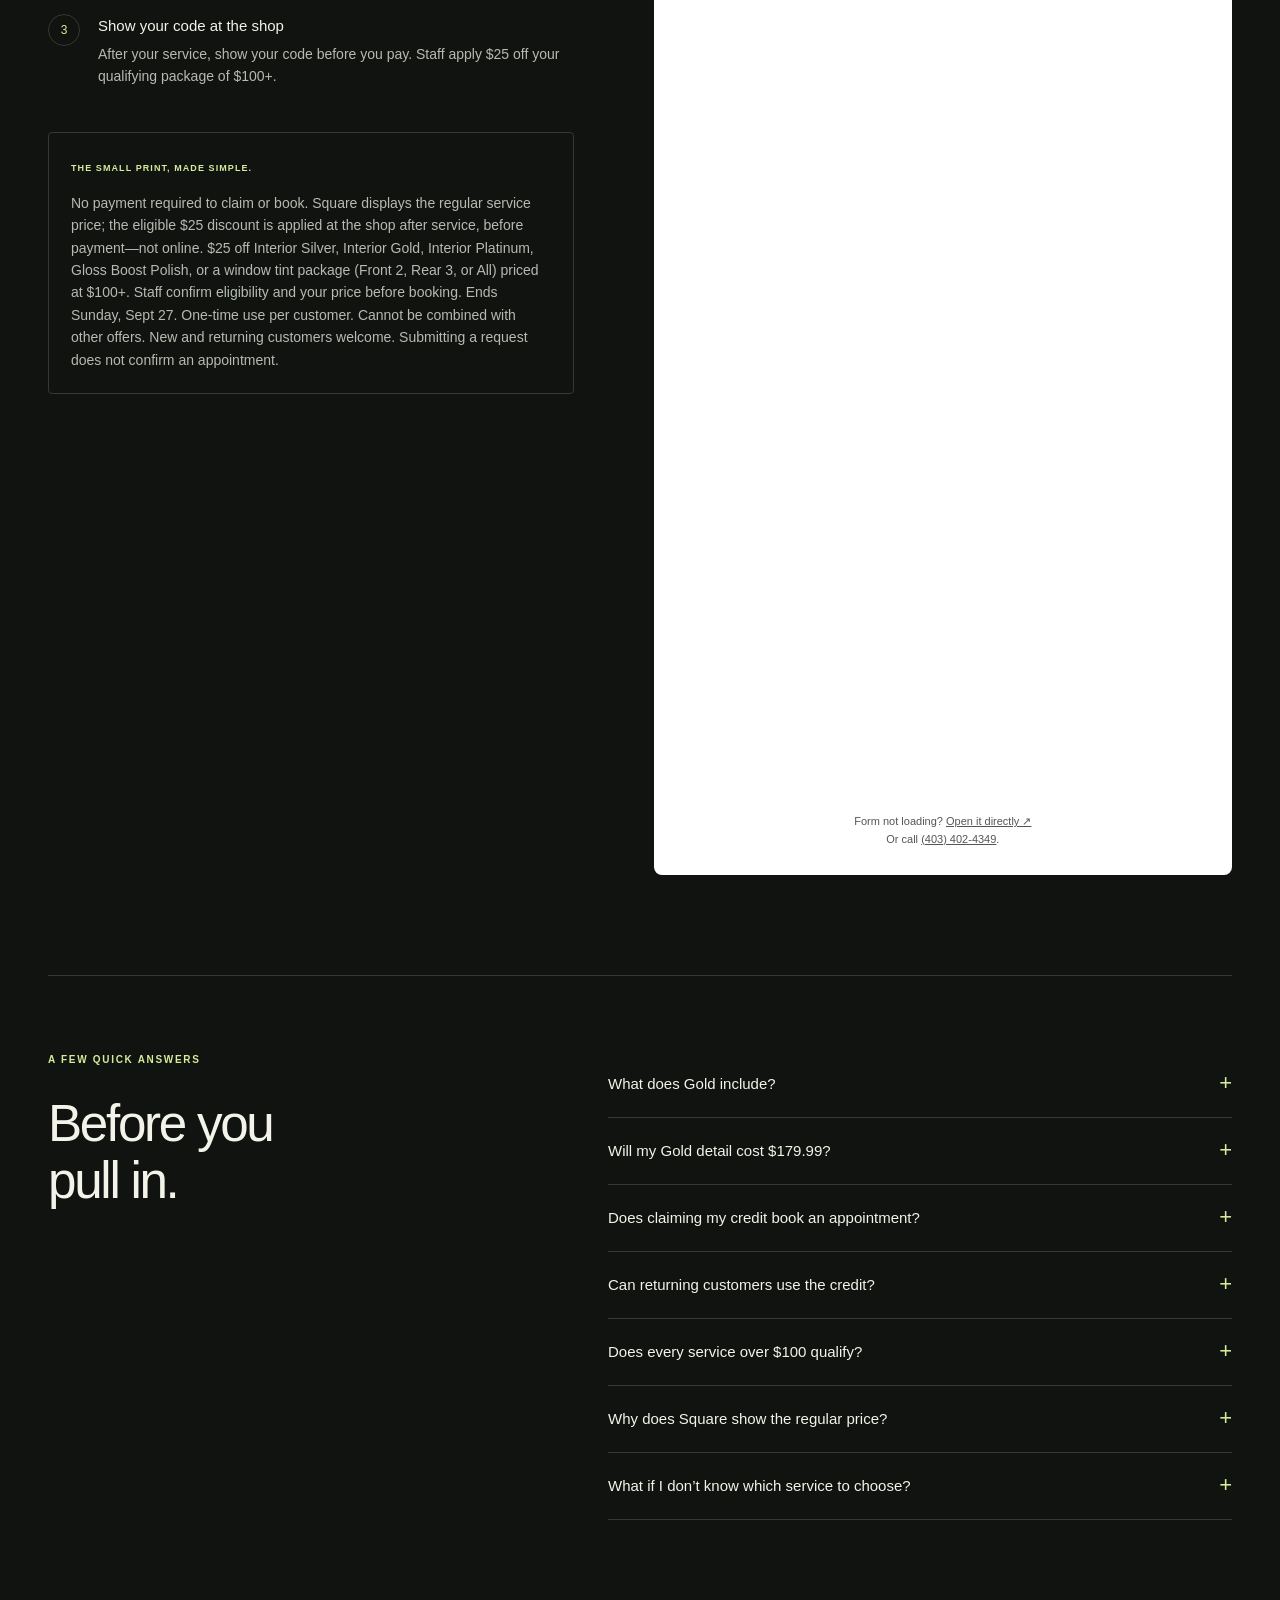
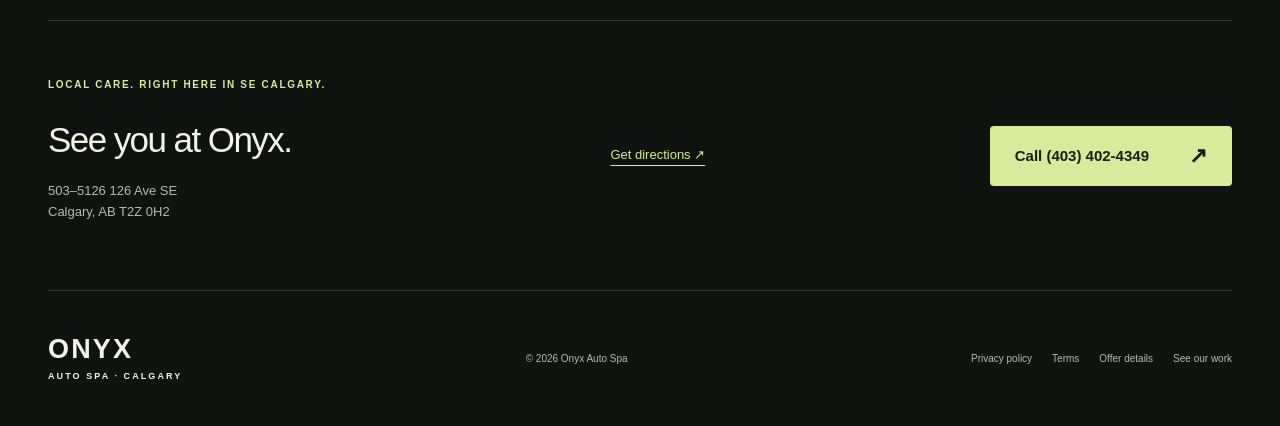
==== commit cf8e3912: "Gold clarity: solution-focused copy, pricing, and claim/booking explanations" ====
--- a/index.html
+++ b/index.html
@@ -2,10 +2,10 @@
 <html lang="en-CA">
 <head>
 <meta charset="utf-8"><meta name="viewport" content="width=device-width, initial-scale=1">
-<title>Interior Detailing From $104 With $25 Credit | Onyx Auto Spa Calgary</title>
-<meta name="description" content="Compare Interior Silver from $104, Gold from $179.99 and Platinum from $234 with your $25 Onyx credit. SE Calgary. Offer ends Sept 27, 2026. Prices vary by vehicle.">
-<link rel="canonical" href="https://book.onyxautospa.ca/"><meta property="og:url" content="https://book.onyxautospa.ca/"><meta name="theme-color" content="#111311"><meta property="og:title" content="Your car. The Onyx treatment. $25 on us."><meta property="og:description" content="Claim $25 off Interior Silver, Gold, Platinum, Gloss Boost Polish, or window tint packages of $100+. Ends Sunday, Sept 27. No payment to book."><meta property="og:type" content="website"><meta property="og:image" content="https://book.onyxautospa.ca/assets/onyx-foam-wash.jpg">
-<link rel="icon" href="assets/favicon.svg" type="image/svg+xml"><link rel="stylesheet" href="styles.css?v=20260922-pricing"><link rel="preconnect" href="https://portal.thebfsai.com"><link rel="preload" as="image" href="assets/onyx-foam-wash.jpg">
+<title>Gold Interior Detailing From $179.99 + Tax | Onyx Auto Spa Calgary</title>
+<meta name="description" content="Gold interior detailing from $179.99 CAD + tax after your $25 credit. Seat shampoo and extraction, plus carpet shampoo. Price confirmed before booking. Ends Sept 27, 2026.">
+<link rel="canonical" href="https://book.onyxautospa.ca/"><meta property="og:url" content="https://book.onyxautospa.ca/"><meta name="theme-color" content="#111311"><meta property="og:title" content="Gold interior detailing from $179.99 + tax | Onyx Auto Spa"><meta property="og:description" content="Seat shampoo and extraction, plus carpet shampoo. Gold from $179.99 CAD + tax after your $25 credit. Vehicle price confirmed before booking. Ends Sunday, Sept 27."><meta property="og:type" content="website"><meta property="og:image" content="https://book.onyxautospa.ca/assets/onyx-foam-wash.jpg">
+<link rel="icon" href="assets/favicon.svg" type="image/svg+xml"><link rel="stylesheet" href="styles.css?v=20260922-gold-clarity"><link rel="preconnect" href="https://portal.thebfsai.com"><link rel="preload" as="image" href="assets/onyx-foam-wash.jpg">
 <script src="app.js?v=20260912-gallery" defer></script>
 <!-- Meta Pixel Code -->
 <script>
@@ -29,31 +29,32 @@
 <main id="main">
 <div class="offer-strip campaign-strip"><div class="wrap"><p><strong>THIS WEEK: $25 OFF</strong> your qualifying detail <span class="offer-deadline">· Ends Sunday, Sept 27</span></p><a href="#packages">See package prices ↗</a></div></div>
 <section class="hero wrap">
-<div class="hero-copy"><p class="eyebrow">INTERIOR DETAILING · SE CALGARY</p><h1>Love your<br>car <em>again.</em></h1><p class="intro">A cleaner cabin. That fresh-car feeling.<br><strong>Save $25 on your interior detail.</strong></p><p class="hero-price"><span>Interior Silver from</span> <del aria-label="Regular starting price 129 dollars">$129</del> <strong>$104</strong><small>with your $25 credit · Price varies by vehicle</small></p><div class="hero-actions"><a class="button" href="#claim">Claim my $25 credit <span>↗</span></a><a class="compare-link" href="#packages">Compare the 3 packages ↓</a></div><p class="hero-reassure">No payment to book · Pay after your service · <span class="ends">Ends Sunday, Sept 27.</span></p><p class="redeem-line">Tap claim → get your code → show it at the shop after your service.</p><div class="hero-trust"><span>Real cars. Real care. Right here in Calgary.</span></div></div>
+<div class="hero-copy"><p class="eyebrow">GOLD INTERIOR DETAILING · SE CALGARY</p><h1>Pet hair. Crumbs. Stains.<br><em>Let’s tackle the mess.</em></h1><p class="intro">From snack crumbs to stained seats, give your cabin a deeper clean.<br><strong>Gold includes seat shampoo &amp; extraction, plus carpet &amp; floor shampoo.</strong></p><p class="hero-price"><span>Interior Gold from</span> <del aria-label="Regular starting price 204 dollars and 99 cents">$204.99</del> <strong>$179.99</strong><span class="price-tax">+ tax</span><small>CAD · after your $25 credit</small></p>
+<p class="price-reassurance"><strong>Your vehicle’s price, confirmed before booking.</strong> Size and condition affect the total. Heavy staining or excessive pet hair may cost extra; staff confirm extra charges before service.</p><div class="hero-actions"><a class="button" href="#claim">Claim my $25 credit <span>↗</span></a><a class="compare-link" href="#packages">Compare the 3 packages ↓</a></div><p class="hero-reassure">No payment to claim · Pay after service · <span class="ends">Ends Sunday, Sept 27.</span></p><p class="redeem-line">Claim your credit. Confirm your appointment separately. Show your code before paying.</p><div class="hero-trust"><a href="#location">503–5126 126 Ave SE, Calgary</a><a href="tel:+14034024349">(403) 402-4349</a></div></div>
 <div class="hero-visual"><img src="assets/onyx-foam-wash.jpg" alt="Ford Bronco covered in wash foam inside the Onyx Auto Spa detailing bay in SE Calgary" width="900" height="1200" fetchpriority="high"><div class="photo-caption"><span>A FRESH START, IN PROGRESS.</span><span>ONYX / YYC</span></div><div class="credit-badge"><span>A LITTLE SOMETHING<br>FOR YOUR NEXT VISIT</span><strong>$25</strong><span>ONYX CREDIT*</span></div></div>
 </section>
 <section class="section services-section pricing-section" id="packages" aria-labelledby="packages-title"><div class="wrap">
-<div class="section-heading"><div><p class="eyebrow">THREE WAYS TO GET THAT FRESH-CAR FEELING</p><h2 id="packages-title">Choose your clean.<br><span>We’ll take $25 off.</span></h2></div><p>Clear starting prices, with your credit already deducted. Offer ends <strong>Sunday, September 27, 2026.</strong> No payment required to claim.</p></div>
+<div class="section-heading"><div><p class="eyebrow">THE RIGHT CLEAN FOR YOUR CAR’S MESS</p><h2 id="packages-title">Everyday crumbs or stained seats?<br><span>Choose the clean you need.</span></h2></div><p>Clear starting prices, with your credit already deducted. Offer ends <strong>Sunday, September 27, 2026.</strong> No payment required to claim.</p></div>
 <div class="pricing-grid">
-<article class="price-card"><p class="package-kicker">THE EVERYDAY RESET</p><h3>Silver</h3><p class="package-description">For a regularly maintained interior that needs a thorough refresh.</p><div class="package-price"><span class="regular-price">Regular from <del>$129</del></span><div><span class="from-label">From</span> <strong>$104</strong></div><span class="credit-note">with your $25 credit</span></div><ul><li>Full interior vacuum</li><li>Leather, plastic &amp; vinyl wiped down</li><li>Interior windows &amp; rubber mats cleaned</li><li>Deodorizing treatment</li></ul><a class="button" href="#claim" aria-label="Claim 25 dollars off Interior Silver">Claim Silver offer <span aria-hidden="true">↗</span></a></article>
-<article class="price-card price-card-featured"><p class="package-kicker">A DEEPER CLEAN</p><h3>Gold</h3><p class="package-description">For seats and carpets that need shampooing and extra attention.</p><div class="package-price"><span class="regular-price">Regular from <del>$204.99</del></span><div><span class="from-label">From</span> <strong>$179<small>.99</small></strong></div><span class="credit-note">with your $25 credit</span></div><ul><li>Everything in Silver</li><li>Seat shampoo &amp; extraction</li><li>Carpet &amp; floor shampoo</li><li>Spot treatment &amp; deep surface cleaning</li></ul><a class="button" href="#claim" aria-label="Claim 25 dollars off Interior Gold">Claim Gold offer <span aria-hidden="true">↗</span></a></article>
-<article class="price-card"><p class="package-kicker">CLEAN + PROTECT</p><h3>Platinum</h3><p class="package-description">A more intensive interior detail with added fabric and surface protection.</p><div class="package-price"><span class="regular-price">Regular from <del>$259</del></span><div><span class="from-label">From</span> <strong>$234</strong></div><span class="credit-note">with your $25 credit</span></div><ul><li>Everything in Gold</li><li>Intensive stain &amp; odour treatment</li><li>Fabric protection for seats &amp; carpets</li><li>Interior conditioning &amp; protection</li></ul><a class="button" href="#claim" aria-label="Claim 25 dollars off Interior Platinum">Claim Platinum offer <span aria-hidden="true">↗</span></a></article>
+<article class="price-card"><p class="package-kicker">THE EVERYDAY RESET</p><h3>Silver</h3><p class="package-description">For everyday dust, loose crumbs and surfaces that need a vacuum and wipe-down.</p><div class="package-price"><span class="regular-price">Regular from <del>$129</del></span><div><span class="from-label">From</span> <strong>$104</strong></div><span class="credit-note">CAD + tax · after your $25 credit</span></div><ul><li>Full interior vacuum</li><li>Leather, plastic &amp; vinyl wiped down</li><li>Interior windows &amp; rubber mats cleaned</li><li>Deodorizing treatment</li></ul><a class="button" href="#claim" aria-label="Claim 25 dollars off Interior Silver">Claim Silver offer <span aria-hidden="true">↗</span></a></article>
+<article class="price-card price-card-featured"><p class="package-kicker">A DEEPER CLEAN</p><h3>Gold</h3><p class="package-description">For dirt and stains in seats and carpets, with seat shampoo &amp; extraction and carpet shampoo.</p><div class="package-price"><span class="regular-price">Regular from <del>$204.99</del></span><div><span class="from-label">From</span> <strong>$179<small>.99</small></strong></div><span class="credit-note">CAD + tax · after your $25 credit</span></div><ul><li>Everything in Silver</li><li>Seat shampoo &amp; extraction</li><li>Carpet &amp; floor shampoo</li><li>Spot treatment &amp; deep surface cleaning</li></ul><a class="button" href="#claim" aria-label="Claim 25 dollars off Interior Gold">Claim Gold offer <span aria-hidden="true">↗</span></a></article>
+<article class="price-card"><p class="package-kicker">CLEAN + PROTECT</p><h3>Platinum</h3><p class="package-description">For more intensive stain and odour treatment, plus fabric and surface protection.</p><div class="package-price"><span class="regular-price">Regular from <del>$259</del></span><div><span class="from-label">From</span> <strong>$234</strong></div><span class="credit-note">CAD + tax · after your $25 credit</span></div><ul><li>Everything in Gold</li><li>Intensive stain &amp; odour treatment</li><li>Fabric protection for seats &amp; carpets</li><li>Interior conditioning &amp; protection</li></ul><a class="button" href="#claim" aria-label="Claim 25 dollars off Interior Platinum">Claim Platinum offer <span aria-hidden="true">↗</span></a></article>
 </div>
 <p class="all-packages"><strong>Every package includes an exterior hand wash, door jambs, hand dry and tire shine.</strong></p>
-<p class="pricing-note">Starting prices in CAD, before applicable tax. Vehicle size and condition affect your final price. Additional cleaning, including excessive pet hair or heavy staining, may cost extra; staff confirm additional charges before service begins. Show your credit at the shop before paying. One use per customer. <a href="#terms">Full offer details ↗</a></p>
+<p class="pricing-note">Starting prices in CAD, before applicable tax. Vehicle size and condition affect your final price; staff confirm your price before booking. Additional cleaning, including excessive pet hair or heavy staining, may cost extra; staff confirm additional charges before service begins. Show your credit at the shop before paying. One use per customer. <a href="#terms">Full offer details ↗</a></p>
 <p class="other-services">Looking for polish or window tint? The $25 credit also applies to eligible Gloss Boost Polish and window tint packages priced at $100+. <a href="#claim">Ask us in the form ↗</a></p>
 </div></section>
 <section class="section wrap reviews reviews-early" id="reviews"><div class="section-heading"><div><p class="eyebrow">WORD FROM THE DRIVER’S SEAT</p><h2>Good work.<br><span>Happy drivers.</span></h2></div><p>See what Calgary drivers are saying about their experience at Onyx Auto Spa.</p></div><div class="review-widget"><iframe class="lc_reviews_widget" src="https://reputationhub.site/reputation/widgets/review_widget/LOLqZJi9KZWpow1GA6s1?widgetId=6aa5b07e10eca1061669c43d" title="Onyx Auto Spa Google customer reviews" frameborder="0" scrolling="no" height="650" style="min-width:100%;width:100%;border:0;"></iframe></div></section>
-<section class="section wrap" id="results"><div class="section-heading"><div><p class="eyebrow">01 / THE ONYX DIFFERENCE</p><h2>Life gets messy.<br><span>We get into the details.</span></h2></div><p>Daily commutes. Weekend adventures. Everything in between. See what a little professional attention can do.</p></div>
+<section class="section wrap" id="results"><div class="section-heading"><div><p class="eyebrow">01 / THE ONYX DIFFERENCE</p><h2>Life gets messy.<br><span>We get into the details.</span></h2></div><p>Crumbs in the footwell. Dirt worked into the carpet. See this real Onyx clean-up, before and after.</p></div>
 <div class="comparison"><figure><img src="assets/interior-before.jpg" alt="Footwell and door sill before detailing, with dirt and debris on the carpet" width="1400" height="1400" loading="lazy"><figcaption>BEFORE <span>The everyday build-up</span></figcaption></figure><figure><img src="assets/interior-after.jpg" alt="The matching footwell after detailing, with clean black carpet and a freshly cleaned door sill" width="1400" height="1400" loading="lazy"><figcaption>AFTER <span>The Onyx attention to detail</span></figcaption></figure></div><p class="image-note">Real Onyx work. Results vary with vehicle condition and the package you book.</p></section>
 <section class="section wrap work-gallery" id="work-gallery" aria-labelledby="gallery-title" aria-roledescription="carousel"><div class="section-heading"><div><p class="eyebrow">MORE FROM THE ONYX BAY</p><h2 id="gallery-title">Real work.<br><span>Worth a closer look.</span></h2></div><p>From the first wash to the finishing touches. A few more vehicles we’ve cared for, inside and out.</p></div><div class="gallery-track" id="work-photos" tabindex="0" role="group" aria-label="Onyx work photos. Swipe, scroll, or use the arrow keys."><figure class="gallery-slide"><img src="assets/onyx-mach-e.jpg" alt="Ford Mustang Mach-E outside Onyx Auto Spa" width="900" height="1200" loading="lazy" decoding="async"><figcaption><span>01</span>Ready for the road</figcaption></figure><figure class="gallery-slide"><img src="assets/onyx-premium-interior.jpg" alt="Detailed quilted black leather cabin with a protective paper floor mat" width="900" height="1200" loading="lazy" decoding="async"><figcaption><span>02</span>Care in every corner</figcaption></figure><figure class="gallery-slide"><img src="assets/onyx-urus.jpg" alt="White Lamborghini Urus outside the Onyx Auto Spa detailing centre in Calgary" width="1050" height="1400" loading="lazy" decoding="async"><figcaption><span>03</span>Luxury, looked after</figcaption></figure><figure class="gallery-slide"><img src="assets/onyx-clean-console.jpg" alt="Cleaned dashboard and centre console inside a vehicle" width="960" height="960" loading="lazy" decoding="async"><figcaption><span>04</span>The details make the difference</figcaption></figure><figure class="gallery-slide"><img src="assets/onyx-denali.jpg" alt="White GMC Yukon Denali outside the detailing centre" width="900" height="1200" loading="lazy" decoding="async"><figcaption><span>05</span>A finish to feel good about</figcaption></figure></div><div class="gallery-bottom"><p>Swipe to explore <span aria-hidden="true">↔</span></p><div class="gallery-controls"><span id="gallery-count" aria-live="polite" aria-atomic="true">1–3 of 5</span><button type="button" id="gallery-prev" aria-label="Previous photos" aria-controls="work-photos">←</button><button type="button" id="gallery-next" aria-label="Next photos" aria-controls="work-photos">→</button></div></div></section>
 
-<section class="wide-photo wrap"><img src="assets/onyx-porsche.jpg" alt="Finished Porsche photographed at Onyx Auto Spa" width="735" height="1200" loading="lazy"><div><p class="eyebrow">EVERYDAY DRIVER. WEEKEND PRIDE.</p><h2>Fall in love with<br>your car again.</h2><a class="button" href="#claim">Let’s give it the Onyx treatment <span>↗</span></a></div></section>
-<section class="section wrap claim-section" id="claim"><div class="claim-copy"><p class="eyebrow">03 / YOUR NEXT DRIVE STARTS HERE</p><h2>A fresh start.<br><span>$25 on us.</span></h2><p class="intro">Claim your Onyx credit, tell us what you’re driving, and we’ll help with the next step.</p><ol class="steps"><li><span>1</span><div><h3>Tell us what you need</h3><p>Choose a service and share your contact details.</p></div></li><li><span>2</span><div><h3>We’ll help you book</h3><p>Our team confirms the right service, price and availability.</p></div></li><li><span>3</span><div><h3>Show your code at the shop</h3><p>After your service, show your code before you pay. Staff apply $25 off your qualifying package of $100+.</p></div></li></ol><div class="terms" id="terms"><strong>THE SMALL PRINT, MADE SIMPLE.</strong><p>No payment required to claim or book. Square displays the regular service price; the eligible $25 discount is applied at the shop after service, before payment—not online. $25 off Interior Silver, Interior Gold, Interior Platinum, Gloss Boost Polish, or a window tint package (Front 2, Rear 3, or All) priced at $100+. Staff confirm eligibility and your price before booking. Ends Sunday, Sept 27. One-time use per customer. Cannot be combined with other offers. New and returning customers welcome. Submitting a request does not confirm an appointment.</p></div></div>
-<div class="form-card"><div class="form-top"><span class="dot"></span> LET’S TAKE CARE OF YOUR CAR</div><p class="redeem-line form-redeem">Tap claim → get your code → show it at the shop after your service.</p><iframe src="https://portal.thebfsai.com/widget/form/N7EyQvNzWatQ19AHRpVW" style="width:100%;height:1198px;border:none;border-radius:8px" id="inline-N7EyQvNzWatQ19AHRpVW" data-layout="{'id':'INLINE'}" data-trigger-type="alwaysShow" data-trigger-value="" data-activation-type="alwaysActivated" data-activation-value="" data-deactivation-type="neverDeactivate" data-deactivation-value="" data-form-name="CLAIM YOUR $25 ONYX CREDIT" data-height="1198" data-layout-iframe-id="inline-N7EyQvNzWatQ19AHRpVW" data-form-id="N7EyQvNzWatQ19AHRpVW" data-cookie-consent="true" data-cookie-consent-provider="auto" title="CLAIM YOUR $25 ONYX CREDIT"></iframe><p class="form-help">Form not loading? <a id="direct-form" href="https://portal.thebfsai.com/widget/form/N7EyQvNzWatQ19AHRpVW" target="_blank" rel="noopener">Open it directly ↗</a><br>Or call <a href="tel:+14034024349">(403) 402-4349</a>.</p></div></section>
-<section class="section wrap faq"><div><p class="eyebrow">A FEW QUICK ANSWERS</p><h2>Before you<br>pull in.</h2></div><div><details><summary>Can returning customers use the credit?</summary><p>Yes. The offer is available to both new and returning customers, once per customer.</p></details><details><summary>Does every service over $100 qualify?</summary><p>No. The $25 credit applies to Interior Silver, Interior Gold, Interior Platinum, Gloss Boost Polish, and window tint packages (Front 2, Rear 3, or All) when that package is priced at $100 or more. Staff confirm eligibility and your final price before booking. Ends Sunday, Sept 27.</p></details><details><summary>Why does Square show the regular price?</summary><p>Square shows the regular service price before this promotion. No upfront payment is required. Show your coupon to Onyx staff after your service and before paying: they will apply the $25 discount to an eligible service at the shop. The discount is not applied online.</p></details><details><summary>What if I don’t know which service to choose?</summary><p>Select “Not Sure — Help Me Choose” in the form. We’ll help you find an option for your vehicle’s condition and what you’d like done.</p></details></div></section>
-<section class="location wrap"><div><p class="eyebrow">LOCAL CARE. RIGHT HERE IN SE CALGARY.</p><h2>See you at Onyx.</h2><p>503–5126 126 Ave SE<br>Calgary, AB T2Z 0H2</p></div><a class="text-link" href="https://www.google.com/maps/search/?api=1&query=Onyx+Auto+Spa+503+5126+126+Ave+SE+Calgary" target="_blank" rel="noopener">Get directions ↗</a><a class="button" href="tel:+14034024349">Call (403) 402-4349 <span>↗</span></a></section>
-</main><footer class="wrap"><a class="brand" href="#">ONYX<span>AUTO SPA · CALGARY</span></a><p>© 2026 Onyx Auto Spa</p><div><a href="https://onyxautospa.ca/privacy-policy/">Privacy policy</a><a href="https://onyxautospa.ca/terms-conditions/">Terms</a><a href="#terms">Offer details</a><a href="#work-gallery">See our work</a></div></footer><div class="mobile-cta"><span><strong>$25 ONYX CREDIT</strong><small>Silver from $104 with credit</small></span><a class="button small" href="#claim">Claim $25 <span aria-hidden="true">↗</span></a></div>
+<section class="wide-photo wrap"><img src="assets/onyx-porsche.jpg" alt="Finished Porsche photographed at Onyx Auto Spa" width="735" height="1200" loading="lazy"><div><p class="eyebrow">LESS BUILD-UP. A CLEANER CABIN.</p><h2>Give your seats and carpets<br>a deeper clean.</h2><a class="button" href="#claim">Claim $25 toward my clean <span>↗</span></a></div></section>
+<section class="section wrap claim-section" id="claim"><div class="claim-copy"><p class="eyebrow">03 / YOUR NEXT DRIVE STARTS HERE</p><h2>Tell us about the mess.<br><span>Claim $25 toward the clean.</span></h2><p class="intro">Claim your $25 credit and tell us what your car needs. Our team confirms the service, price and availability before you book.</p><ol class="steps"><li><span>1</span><div><h3>Claim your $25 credit</h3><p>Choose a service and share your contact details. Claiming does not reserve an appointment.</p></div></li><li><span>2</span><div><h3>Confirm your price and appointment</h3><p>Staff confirm the right package and price for your vehicle. Choose an available time through Square or call us for help.</p></div></li><li><span>3</span><div><h3>Show your code at the shop</h3><p>After your service, show your code before you pay. Staff apply $25 off your qualifying package of $100+.</p></div></li></ol><div class="terms" id="terms"><strong>THE SMALL PRINT, MADE SIMPLE.</strong><p>No payment required to claim or book. Square displays the regular service price; the eligible $25 discount is applied at the shop after service, before payment—not online. $25 off Interior Silver, Interior Gold, Interior Platinum, Gloss Boost Polish, or a window tint package (Front 2, Rear 3, or All) priced at $100+. Staff confirm eligibility and your price before booking. Ends Sunday, Sept 27. One-time use per customer. Cannot be combined with other offers. New and returning customers welcome. Submitting a request does not confirm an appointment.</p></div></div>
+<div class="form-card"><div class="form-top"><span class="dot"></span> LET’S TAKE CARE OF YOUR CAR</div><div class="form-guidance"><p><strong>This form claims your credit.</strong> Your appointment must be booked separately.</p><p><strong>Square shows the regular price.</strong> Staff apply your eligible $25 credit at the shop after service, before payment.</p></div><iframe src="https://portal.thebfsai.com/widget/form/N7EyQvNzWatQ19AHRpVW" style="width:100%;height:1198px;border:none;border-radius:8px" id="inline-N7EyQvNzWatQ19AHRpVW" data-layout="{'id':'INLINE'}" data-trigger-type="alwaysShow" data-trigger-value="" data-activation-type="alwaysActivated" data-activation-value="" data-deactivation-type="neverDeactivate" data-deactivation-value="" data-form-name="CLAIM YOUR $25 ONYX CREDIT" data-height="1198" data-layout-iframe-id="inline-N7EyQvNzWatQ19AHRpVW" data-form-id="N7EyQvNzWatQ19AHRpVW" data-cookie-consent="true" data-cookie-consent-provider="auto" title="CLAIM YOUR $25 ONYX CREDIT"></iframe><p class="form-help">Form not loading? <a id="direct-form" href="https://portal.thebfsai.com/widget/form/N7EyQvNzWatQ19AHRpVW" target="_blank" rel="noopener">Open it directly ↗</a><br>Or call <a href="tel:+14034024349">(403) 402-4349</a>.</p></div></section>
+<section class="section wrap faq"><div><p class="eyebrow">A FEW QUICK ANSWERS</p><h2>Before you<br>pull in.</h2></div><div><details><summary>What does Gold include?</summary><p>Everything in Silver, plus seat shampoo &amp; extraction, carpet &amp; floor shampoo, spot treatment and deep surface cleaning. Gold is the deeper-clean option shown above; Silver is a vacuum-and-wipe-down refresh.</p></details><details><summary>Will my Gold detail cost $179.99?</summary><p>Gold starts at $179.99 CAD before tax after your $25 credit. Vehicle size and condition affect the final price. Staff confirm your price before booking. Heavy staining or excessive pet hair may cost extra; staff confirm any additional charges before service begins.</p></details><details><summary>Does claiming my credit book an appointment?</summary><p>No. This form claims your credit. You still need to book an available appointment through Square or contact Onyx for help. If you already have an appointment, keep it; claiming does not change your booking.</p></details><details><summary>Can returning customers use the credit?</summary><p>Yes. The offer is available to both new and returning customers, once per customer.</p></details><details><summary>Does every service over $100 qualify?</summary><p>No. The $25 credit applies to Interior Silver, Interior Gold, Interior Platinum, Gloss Boost Polish, and window tint packages (Front 2, Rear 3, or All) when that package is priced at $100 or more. Staff confirm eligibility and your final price before booking. Ends Sunday, Sept 27.</p></details><details><summary>Why does Square show the regular price?</summary><p>Square shows the regular service price before this promotion. No upfront payment is required. Show your coupon to Onyx staff after your service and before paying: they will apply the $25 discount to an eligible service at the shop. The discount is not applied online.</p></details><details><summary>What if I don’t know which service to choose?</summary><p>Select “Not Sure — Help Me Choose” in the form. We’ll help you find an option for your vehicle’s condition and what you’d like done.</p></details></div></section>
+<section class="location wrap" id="location"><div><p class="eyebrow">LOCAL CARE. RIGHT HERE IN SE CALGARY.</p><h2>See you at Onyx.</h2><p>503–5126 126 Ave SE<br>Calgary, AB T2Z 0H2</p></div><a class="text-link" href="https://www.google.com/maps/search/?api=1&query=Onyx+Auto+Spa+503+5126+126+Ave+SE+Calgary" target="_blank" rel="noopener">Get directions ↗</a><a class="button" href="tel:+14034024349">Call (403) 402-4349 <span>↗</span></a></section>
+</main><footer class="wrap"><a class="brand" href="#">ONYX<span>AUTO SPA · CALGARY</span></a><p>© 2026 Onyx Auto Spa</p><div><a href="https://onyxautospa.ca/privacy-policy/">Privacy policy</a><a href="https://onyxautospa.ca/terms-conditions/">Terms</a><a href="#terms">Offer details</a><a href="#work-gallery">See our work</a></div></footer><div class="mobile-cta"><span><strong>Gold from $179.99 + tax</strong><small>CAD · after your $25 credit</small></span><a class="button small" href="#claim">Claim $25 <span aria-hidden="true">↗</span></a></div>
 <script src="https://portal.thebfsai.com/js/form_embed.js"></script>
 <script src="https://reputationhub.site/reputation/assets/review-widget.js"></script>
 </body></html>
--- a/styles.css
+++ b/styles.css
@@ -37,3 +37,30 @@
 .pricing-section{padding-block:70px}.pricing-section .eyebrow{font-size:12px}.pricing-section .section-heading p:not(.eyebrow){font-size:16px}.pricing-section .section-heading p strong{color:var(--ink);font-weight:500}.pricing-grid{display:grid;grid-template-columns:repeat(3,minmax(0,1fr));gap:20px}.price-card{min-width:0;display:flex;flex-direction:column;padding:30px;border:1px solid #464e41;border-radius:8px;background:var(--bg)}.price-card-featured{border-color:var(--accent);background:#22291e}.package-kicker{font-size:12px;color:var(--accent);letter-spacing:.08em;font-weight:700;margin:0}.price-card h3{font-size:36px;line-height:1.2;letter-spacing:-.03em;margin:16px 0 12px}.package-description{font-size:16px;line-height:1.5;color:var(--muted);margin:0 0 24px;min-height:4.5em}.package-price{padding:22px 0;border-top:1px solid var(--line);border-bottom:1px solid var(--line)}.regular-price{display:block;color:var(--muted);font-size:16px;margin-bottom:10px}.regular-price del{text-decoration-thickness:2px}.package-price>div{display:flex;align-items:baseline;gap:8px}.from-label{font-size:16px;color:var(--muted)}.package-price strong{font-size:clamp(40px,4vw,58px);line-height:1.15;letter-spacing:-.04em;color:var(--accent);white-space:nowrap}.package-price strong small{font-size:.65em}.credit-note{font-size:14px;color:var(--muted)}.price-card ul{list-style:none;padding:0;margin:24px 0 30px;flex:1}.price-card li{position:relative;padding-left:24px;margin:12px 0;font-size:15px;line-height:1.5}.price-card li:before{content:'✓';position:absolute;left:0;color:var(--accent)}.price-card .button{width:100%;font-size:15px;gap:12px}.all-packages{font-size:16px;margin:25px 0 12px}.pricing-note,.other-services{font-size:14px;line-height:1.65;color:var(--muted);max-width:980px}.pricing-note a,.other-services a{color:var(--accent);text-decoration:underline;text-underline-offset:3px}.other-services{margin:22px 0 0;padding-top:20px;border-top:1px solid var(--line)}.reviews-early{padding-top:70px}
 @media(max-width:1000px){.price-card{padding:24px 20px}.pricing-grid{gap:14px}.package-description{min-height:6em}}
 @media(max-width:700px){.campaign-strip .wrap{display:flex;align-items:center;gap:12px;text-align:left}.campaign-strip p{font-size:12px;line-height:1.5}.campaign-strip strong{display:block}.campaign-strip .offer-deadline{display:block;font-size:12px}.campaign-strip a{max-width:88px;font-size:12px;white-space:normal}.hero .eyebrow{font-size:11px}.hero h1{font-size:clamp(54px,16vw,70px)}.hero .intro{font-size:17px}.hero-price{gap:6px 10px}.hero-price>span{font-size:15px}.hero-price strong{font-size:40px}.hero-price small{font-size:12px}.hero-actions{flex-direction:column;gap:18px}.hero-actions .button{width:100%}.hero .hero-visual{height:340px}.pricing-section{padding-block:48px}.pricing-section .eyebrow{font-size:11px}.pricing-section .section-heading p:not(.eyebrow){font-size:16px}.pricing-grid{grid-template-columns:1fr;gap:18px}.price-card{padding:26px}.package-description{min-height:0;max-width:36ch}.package-price strong{font-size:54px}.price-card h3{font-size:34px}.reviews-early{padding-top:48px}}
+
+/* Keep the Gold ad, vehicle pricing and claim steps consistent. */
+.hero-price>span:first-child{flex-basis:100%;font-size:16px}
+.hero-price .price-tax{font-size:16px;color:var(--muted)}
+.hero-price small{font-size:14px}
+.hero-price{margin-bottom:14px}
+.price-reassurance{max-width:490px;margin:0 0 24px;color:var(--muted);font-size:14px;line-height:1.55}
+.price-reassurance strong{display:block;color:var(--ink);margin-bottom:4px}
+.hero-trust{font-size:14px;gap:8px 20px}
+.hero-trust a{text-decoration:underline;text-underline-offset:4px}
+.form-guidance{padding:18px 22px 6px;color:#243024;font-size:14px;line-height:1.55}
+.form-guidance p{margin:0 0 12px}
+.steps p,.faq details p,.terms{font-size:14px}
+@media(max-width:700px){
+  .hero .intro{font-size:16px}
+  .hero-reassure{font-size:14px}
+  .hero-trust{justify-content:flex-start;font-size:14px}
+  .mobile-cta{gap:10px;padding-inline:16px}
+  .mobile-cta>span{min-width:0}
+  .mobile-cta strong{display:block;font-size:13px;letter-spacing:0;line-height:1.4}
+  .mobile-cta small{font-size:12px}
+  .mobile-cta .button{flex-shrink:0;font-size:14px;gap:10px;padding:12px 14px}
+  .claim-copy .terms{font-size:14px}
+}
+
+.hero h1{font-size:clamp(48px,5.3vw,72px);line-height:1.06;letter-spacing:-.045em}
+@media(max-width:700px){.hero h1{font-size:clamp(42px,12vw,58px)}}
